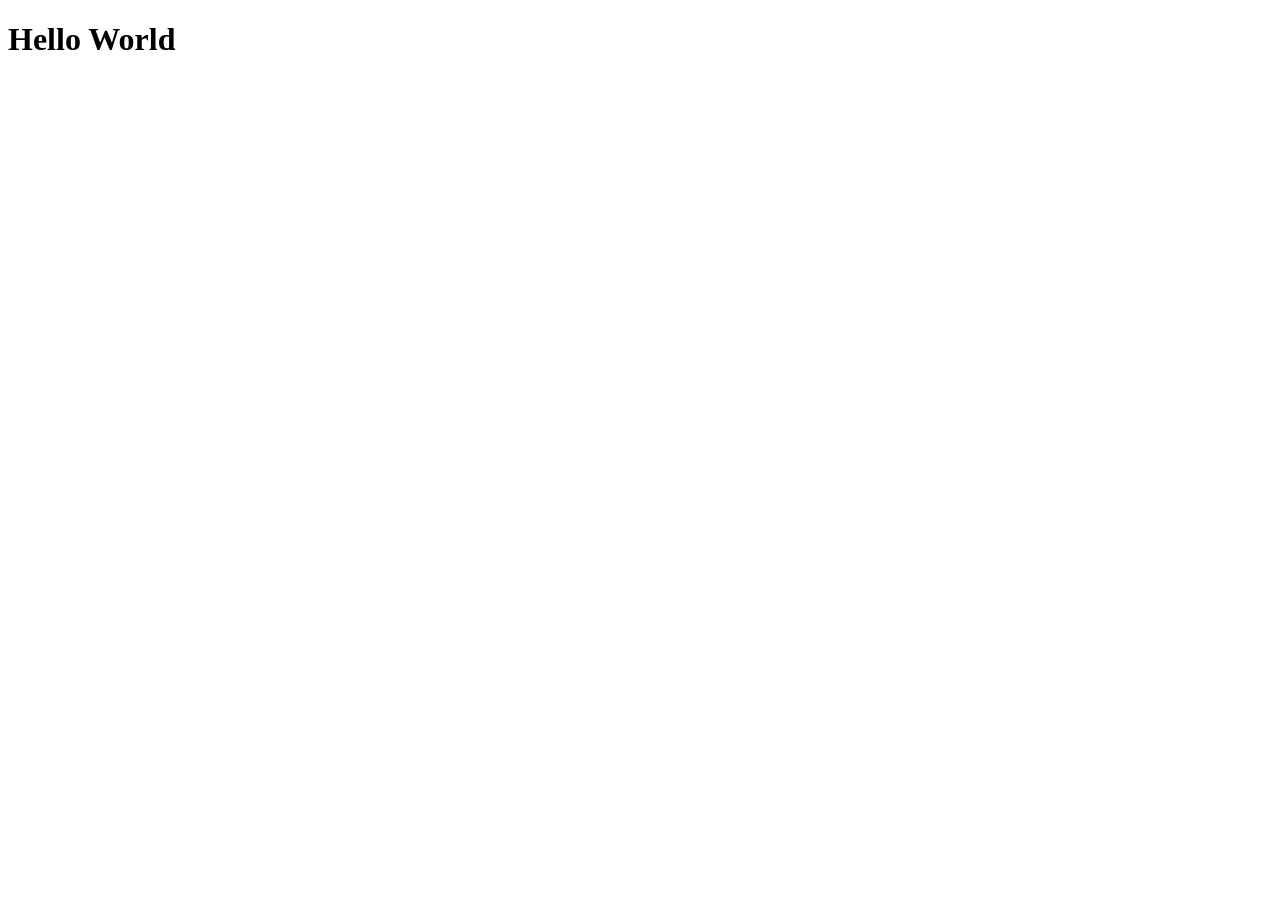
==== index.html @ 77e28471 "Setup the Repository files and folders according to instructions" ====
<!DOCTYPE html>
<html lang="en">
<head>
  <meta charset="UTF-8">
  <title>FASTutor - Learn from the seniors who’ve been there</title>
  <link rel="stylesheet" href="styles.css">
</head>
<body>
  <header>
    <!-- Navigation and branding -->
  </header>

  <main>
    <!-- Primary page content -->
     <h1>Hello World</h1>
  </main>

  <footer>
    <!-- Copyright and secondary links -->
  </footer>

</body>
</html>
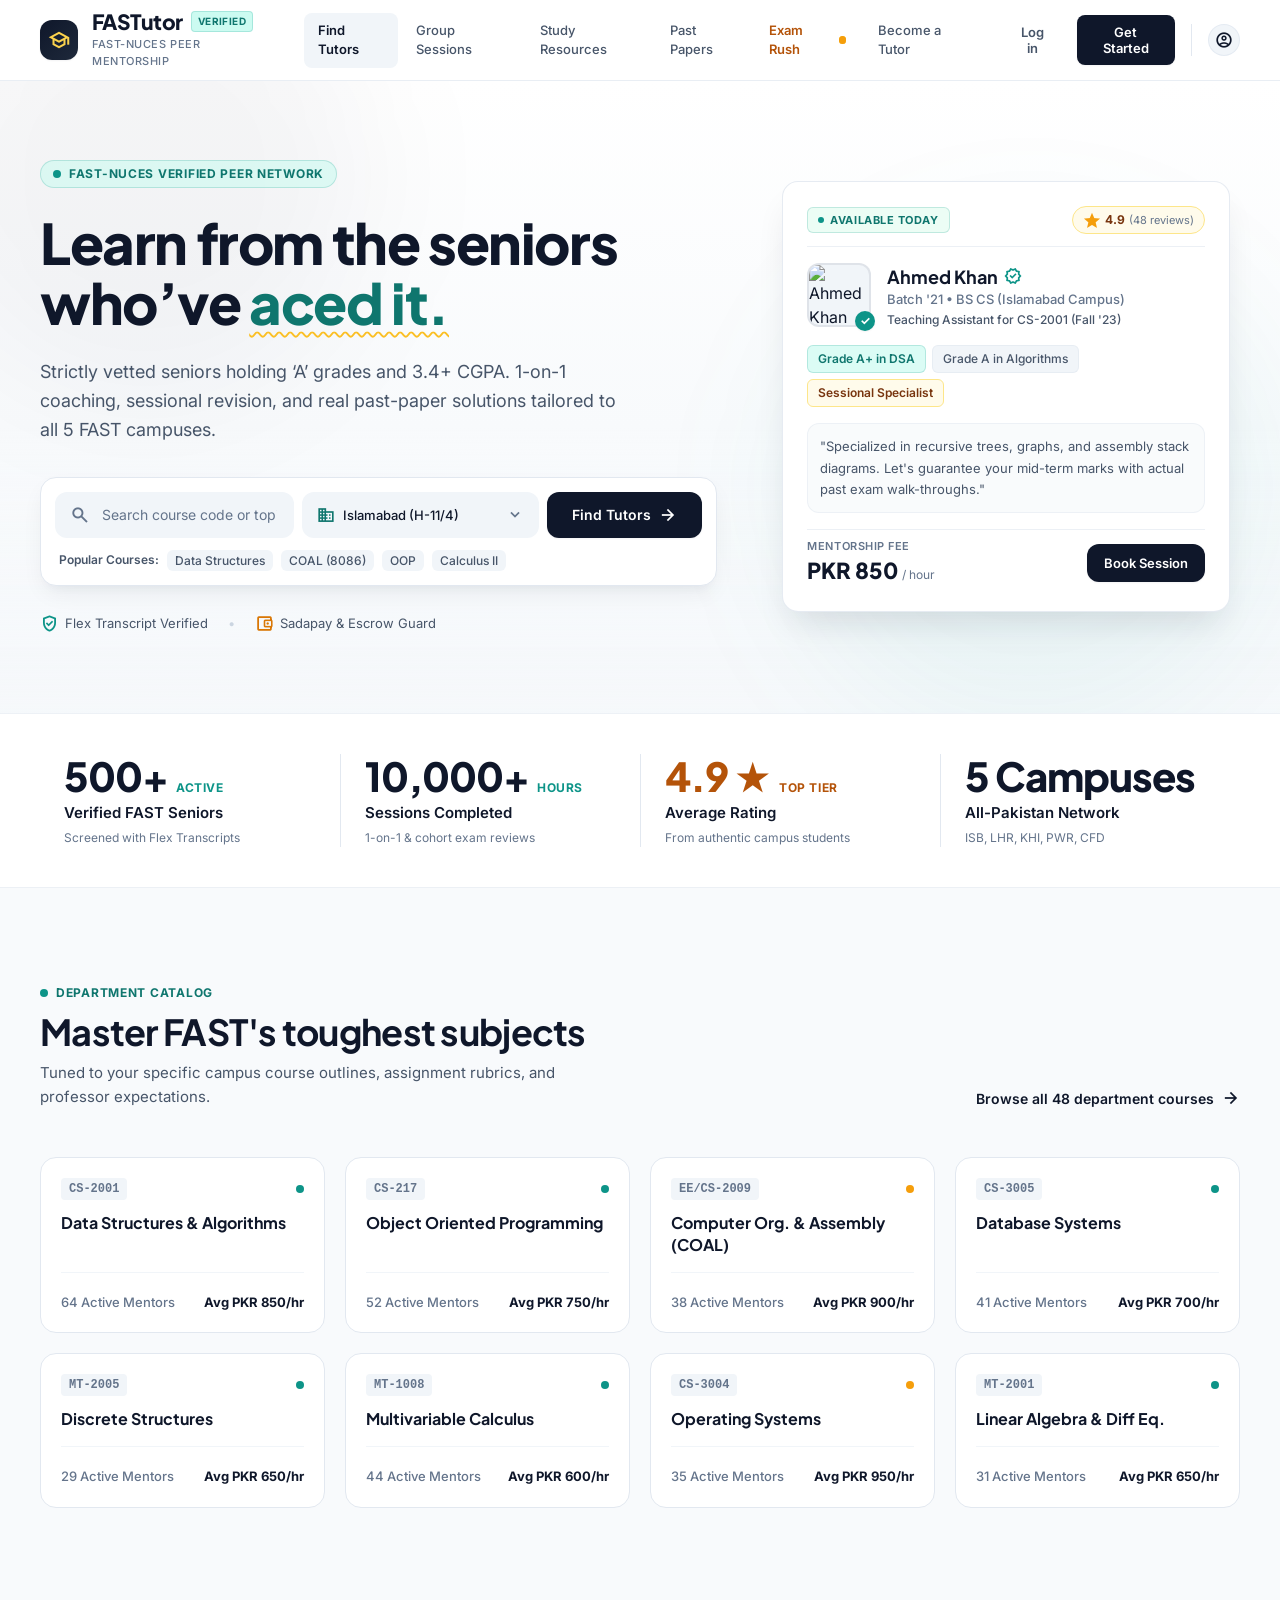
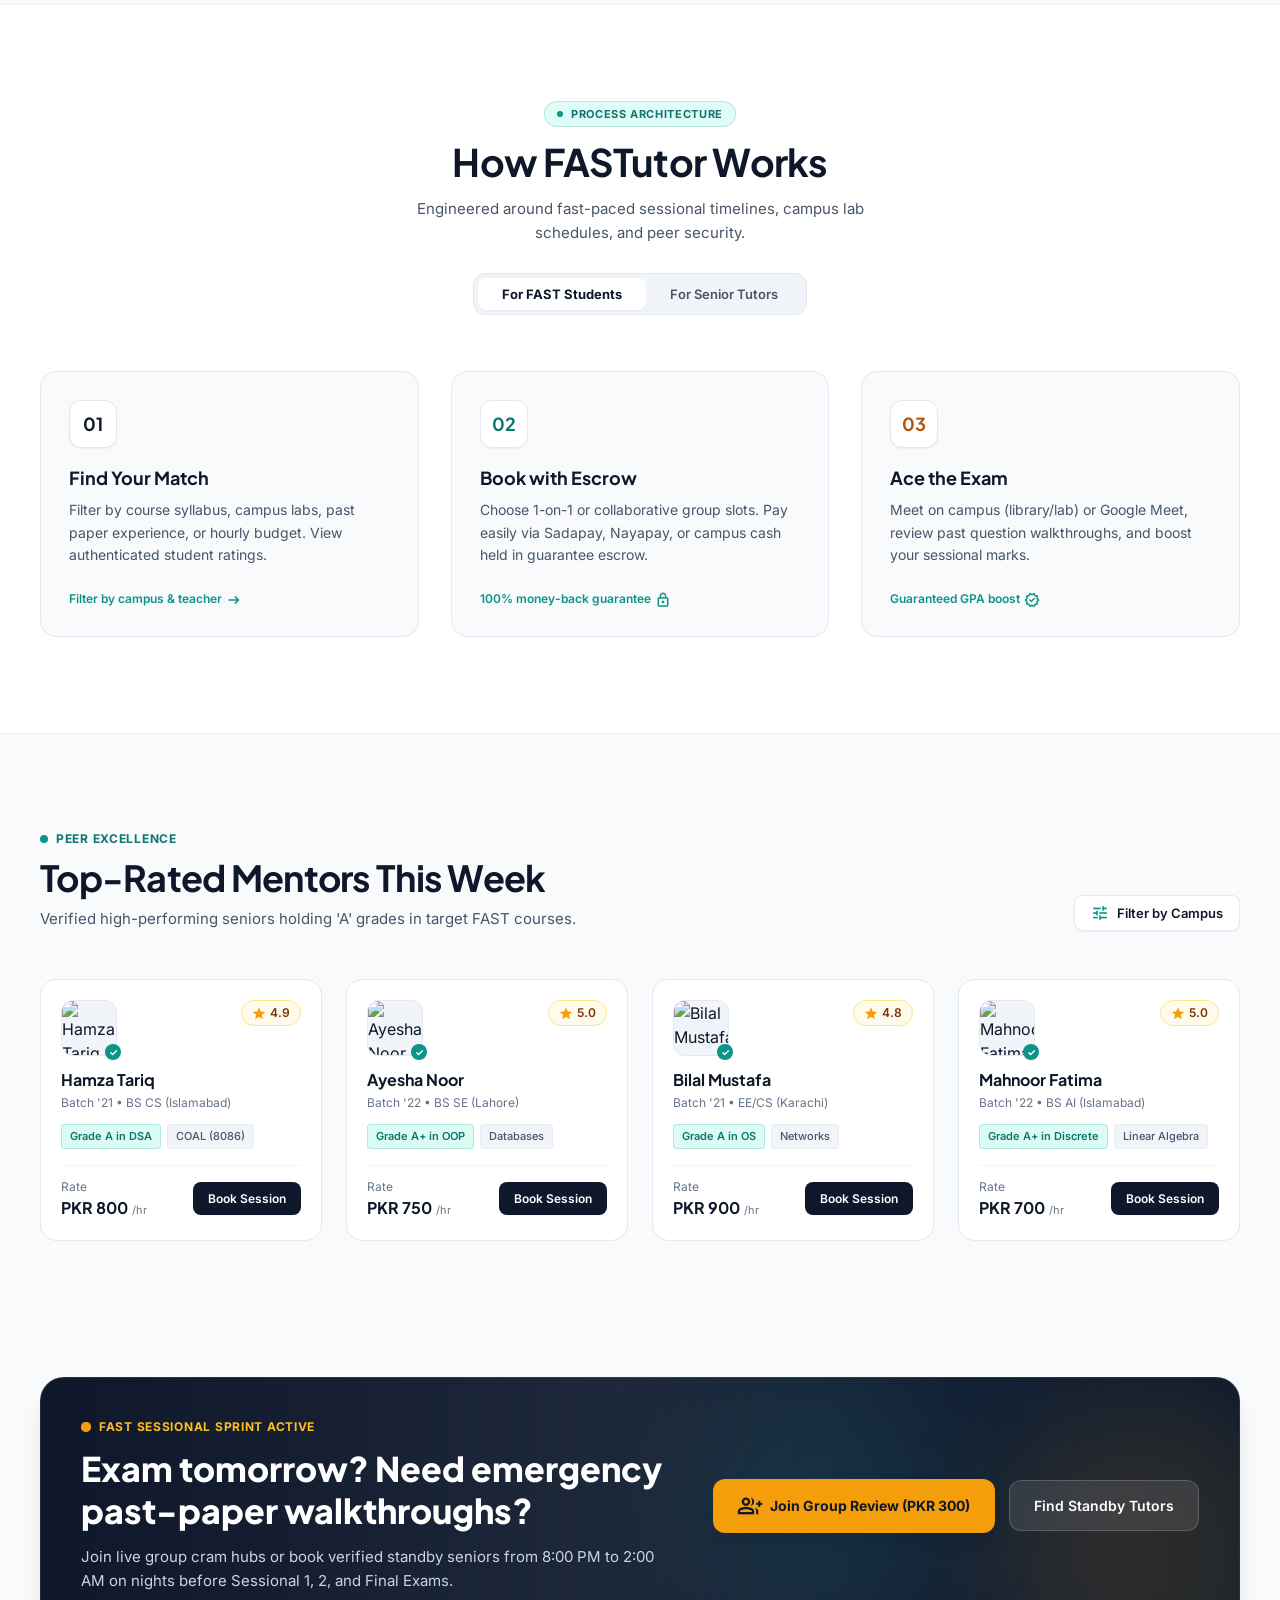
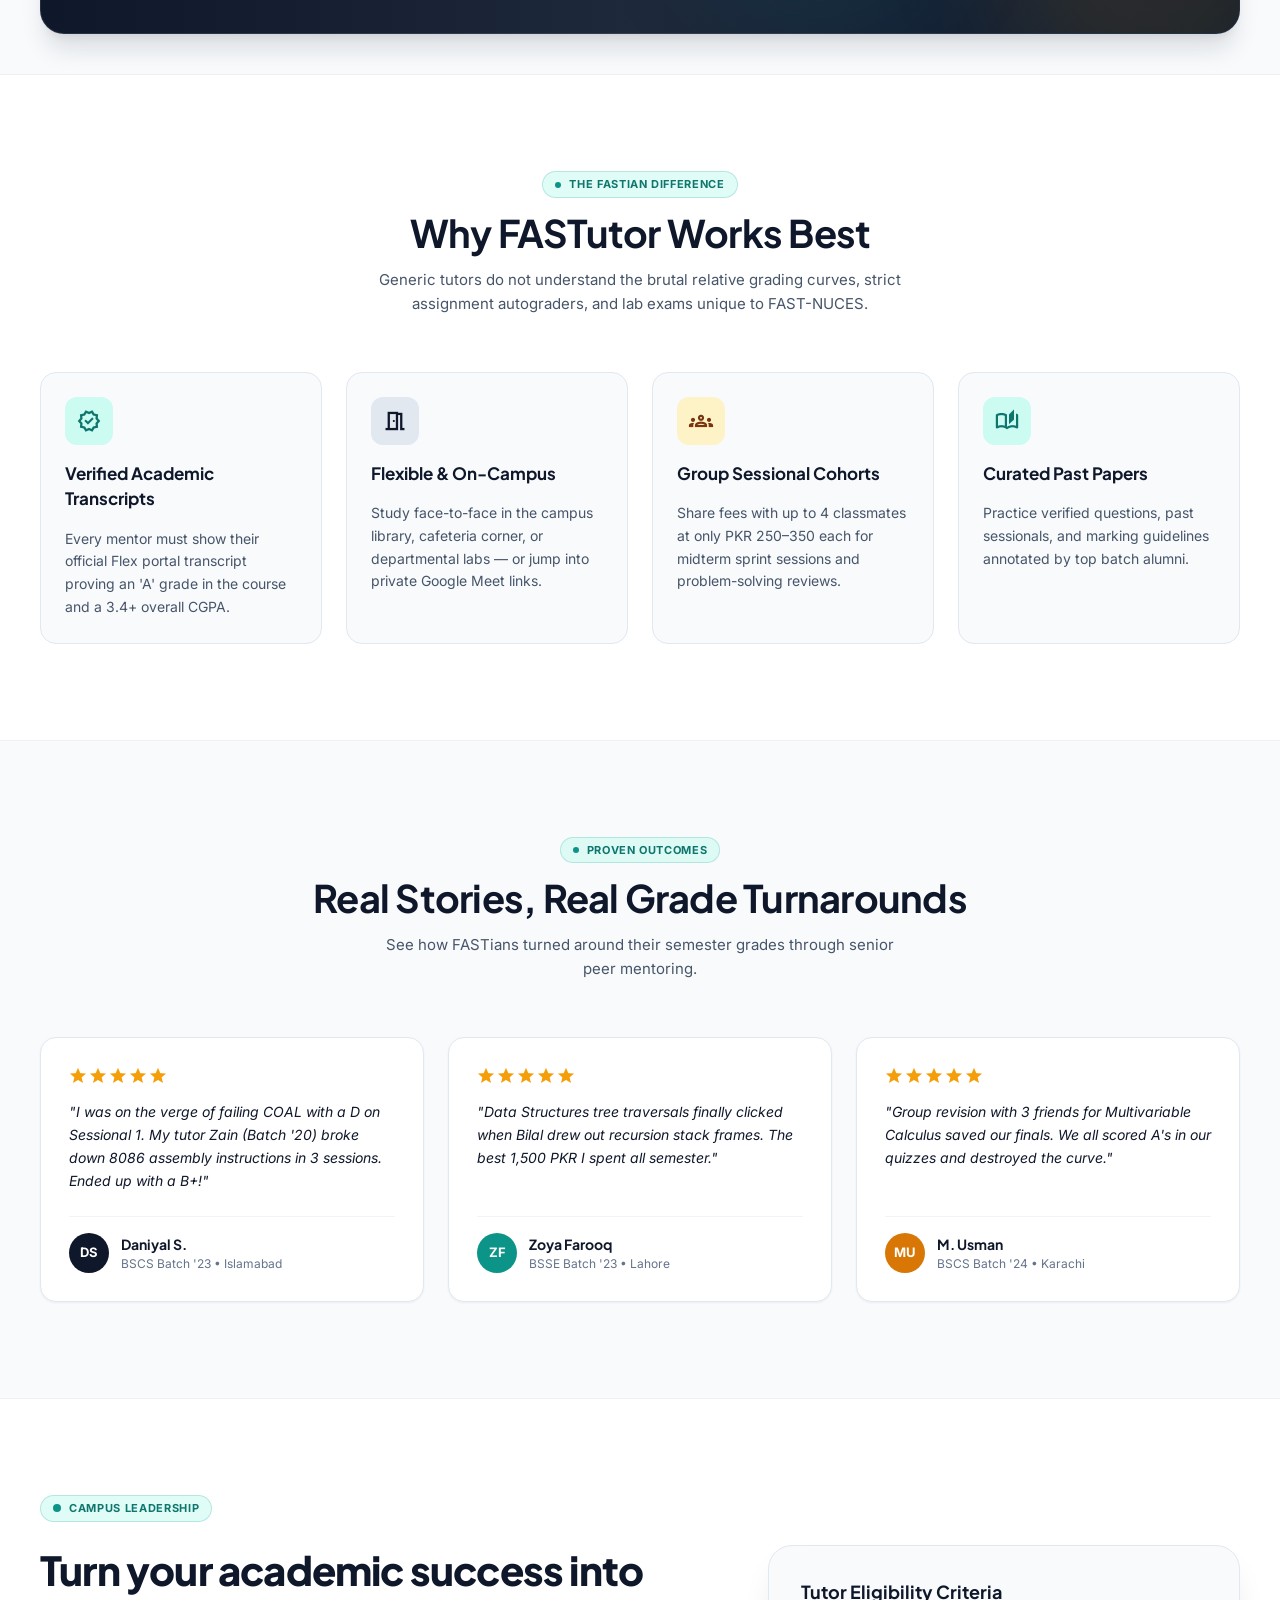
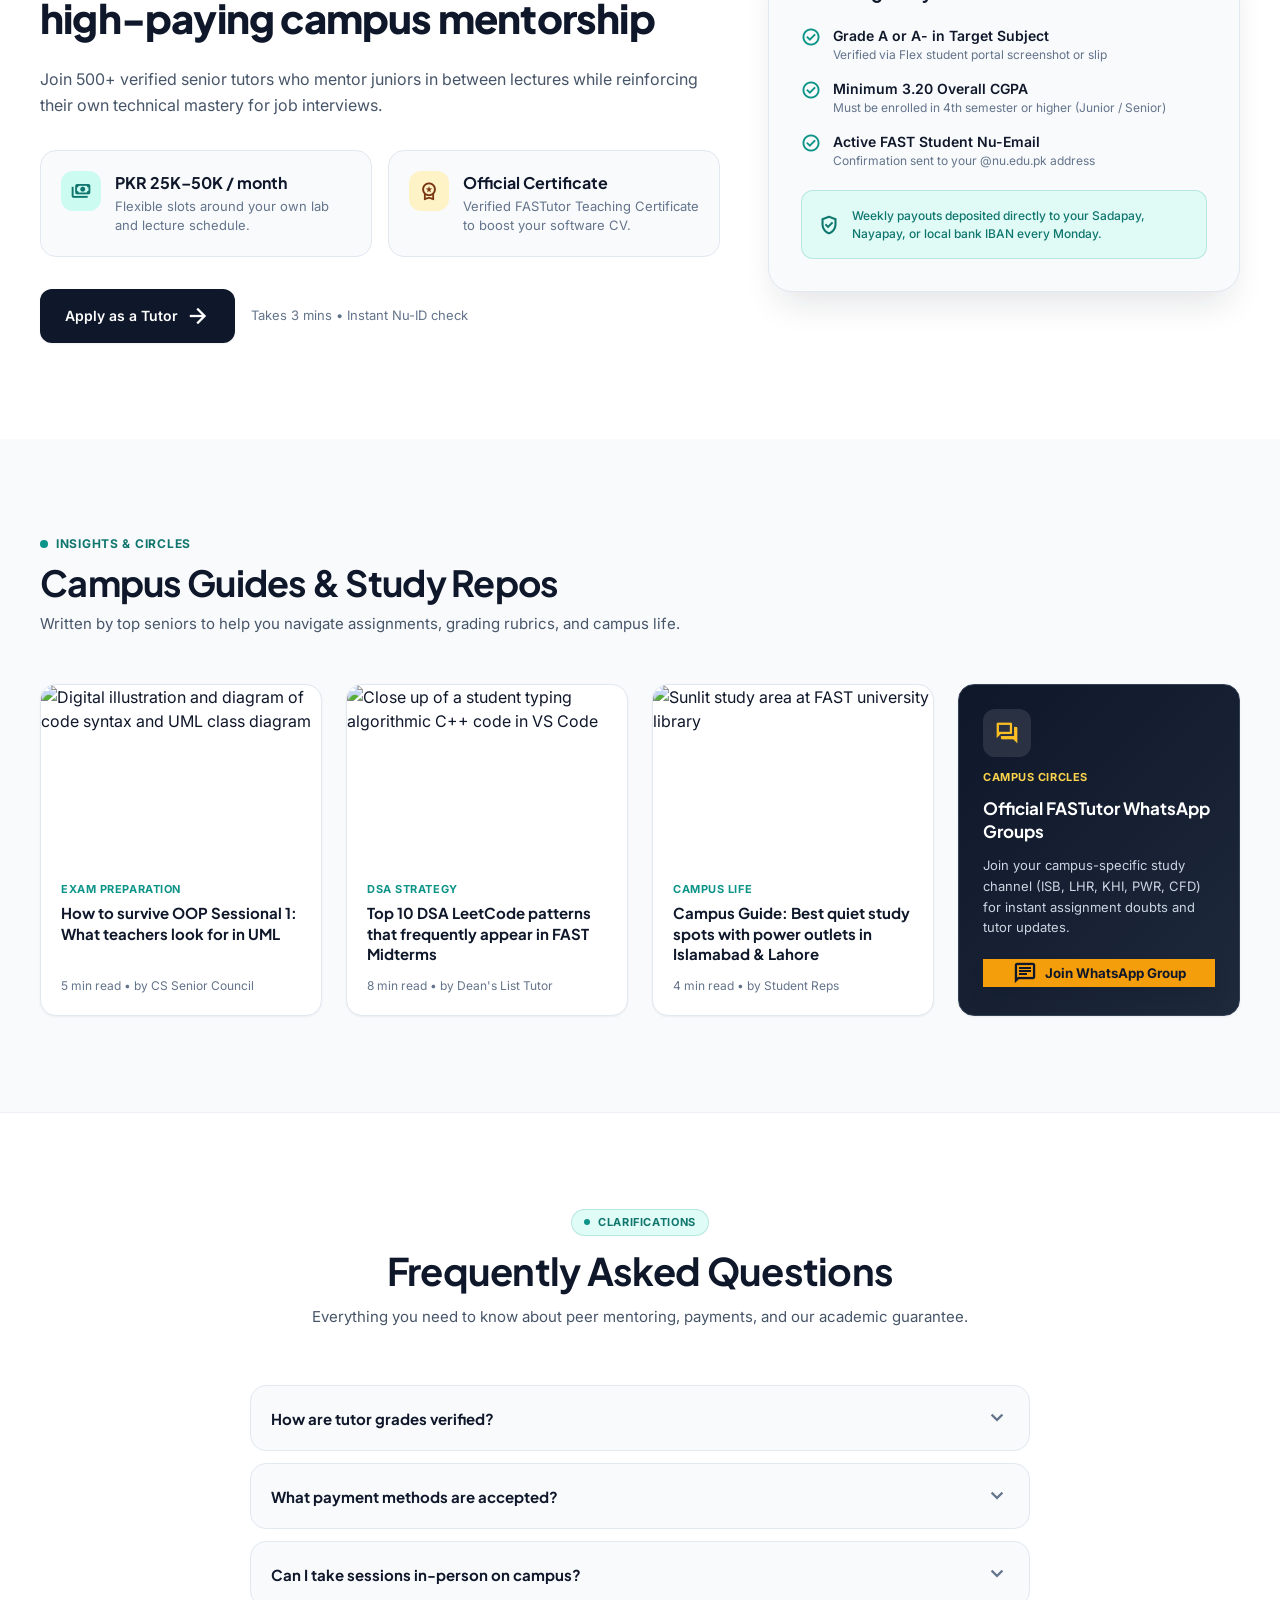
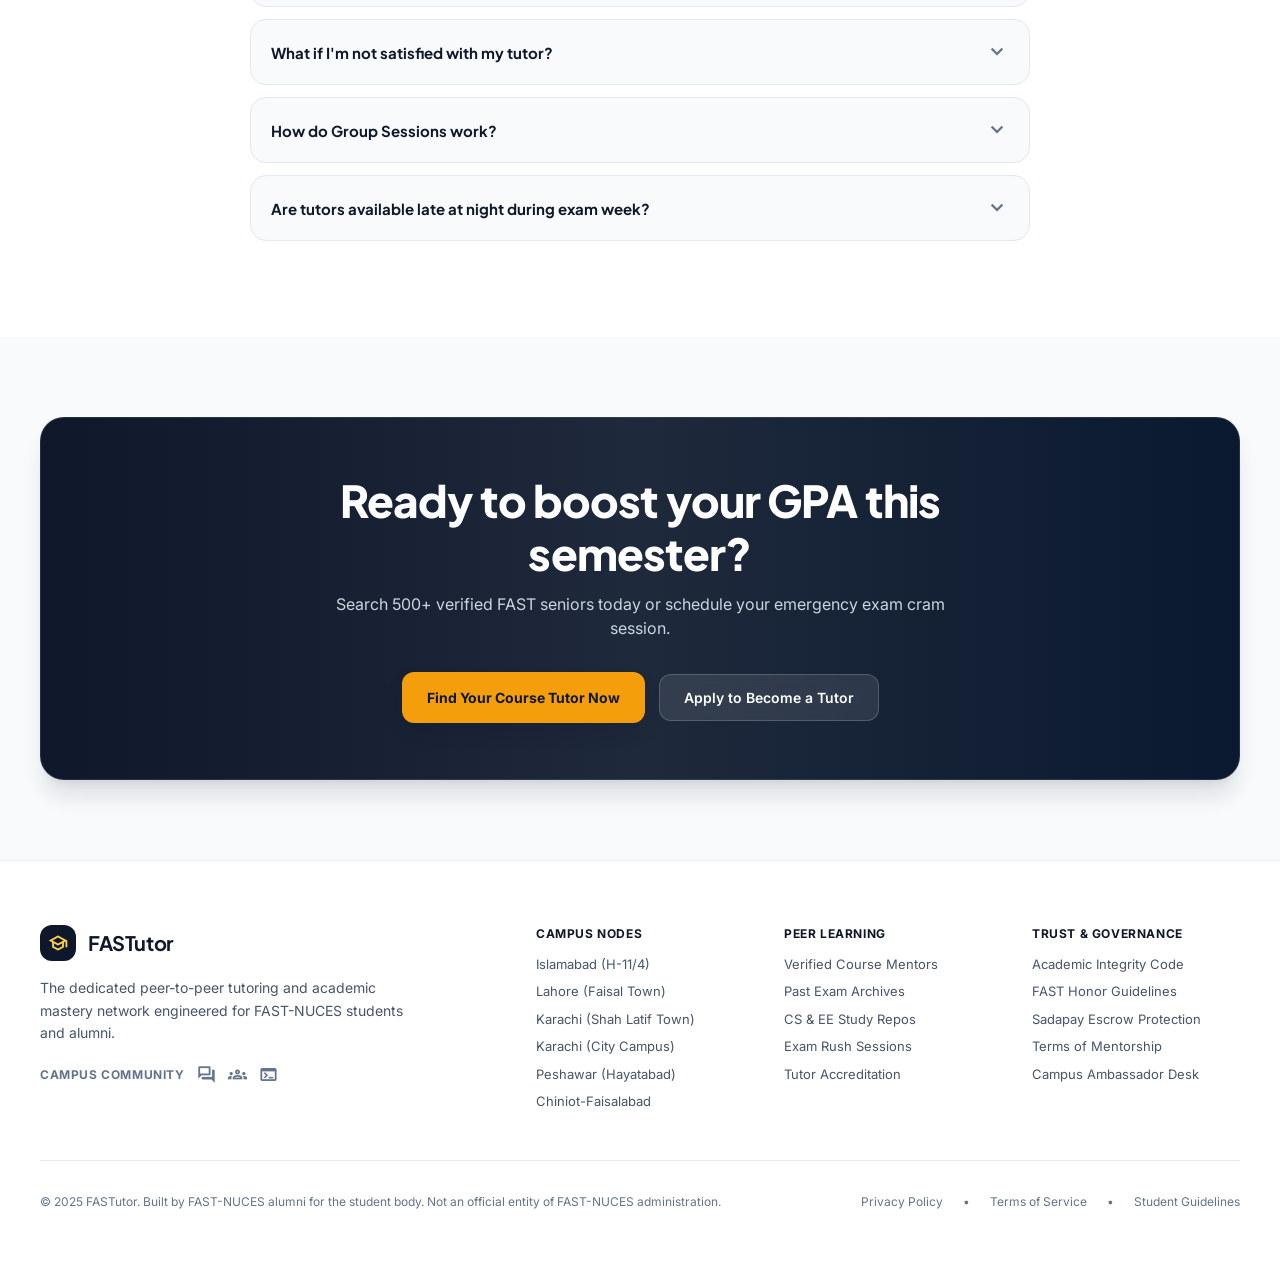
==== commit 1ef5db71: "Added Home page with theme design" ====
--- a/index.html
+++ b/index.html
@@ -1,23 +1,1628 @@
 <!DOCTYPE html>
 <html lang="en">
 <head>
-  <meta charset="UTF-8">
-  <title>FASTutor - Learn from the seniors who’ve been there</title>
-  <link rel="stylesheet" href="styles.css">
+  <meta charset="utf-8" />
+  <meta name="viewport" content="width=device-width, initial-scale=1.0" />
+  <title>FASTutor — FAST-NUCES Verified Peer Mentorship</title>
+<link rel="preconnect" href="https://fonts.googleapis.com" />
+<link rel="preconnect" href="https://fonts.gstatic.com" crossorigin />
+<link
+  href="https://fonts.googleapis.com/css2?family=Inter:wght@400;500;600;700&family=Plus+Jakarta+Sans:wght@500;600;700;800&display=swap"
+  rel="stylesheet"
+/>
+<link
+  href="https://fonts.googleapis.com/css2?family=Material+Symbols+Outlined:opsz,wght,FILL@24,500,0..1&icon_names=account_balance_wallet,account_circle,arrow_forward,arrow_right_alt,auto_stories,chat,check_circle,close,domain,expand_more,forum,group_add,groups,lock,meeting_room,menu,payments,person_search,schedule,school,search,star,terminal,tune,verified,verified_user,workspace_premium&display=block"
+  rel="stylesheet"
+/>  <link rel="stylesheet" href="./css/style.css" />
 </head>
 <body>
-  <header>
-    <!-- Navigation and branding -->
+  <!-- ==================== HEADER / NAV ==================== -->
+  <header class="site-header" id="site-header">
+    <div class="container header-inner">
+      <!-- Brand Crest & Monogram -->
+      <div class="header-left">
+        <a class="brand-link" data-nav="find-tutors" href="#find-tutors">
+          <div class="brand-crest">
+            <span class="material-symbols-outlined brand-crest-icon">school</span>
+          </div>
+          <div class="brand-text">
+            <div class="brand-title-row">
+              <span class="brand-name">FASTutor</span>
+              <span class="badge-verified-pill">Verified</span>
+            </div>
+            <span class="brand-subtitle">FAST-NUCES Peer Mentorship</span>
+          </div>
+        </a>
+
+        <!-- Academic Nav Links -->
+        <nav class="main-nav" aria-label="Primary Navigation">
+          <a aria-current="page" class="nav-link is-active" data-nav="find-tutors" href="#find-tutors">Find Tutors</a>
+          <a class="nav-link" data-nav="group-sessions" href="#exam-rush">Group Sessions</a>
+          <a class="nav-link" data-nav="study-resources" href="#study-resources">Study Resources</a>
+          <a class="nav-link" data-nav="practice-exams" href="#courses">Past Papers</a>
+          <a class="nav-link nav-link--rush" data-nav="exam-rush" href="#exam-rush">
+            <span>Exam Rush</span>
+            <span class="ping-indicator" aria-hidden="true">
+              <span class="ping-ring"></span>
+              <span class="ping-dot"></span>
+            </span>
+          </a>
+          <a class="nav-link" data-nav="become-a-tutor" href="#become-a-tutor">Become a Tutor</a>
+        </nav>
+      </div>
+
+      <!-- Action Area -->
+      <div class="header-actions">
+        <button class="btn-ghost-nav" data-open-auth="login" type="button">Log in</button>
+        <button class="btn btn-primary btn-sm" data-open-auth="signup" type="button">Get Started</button>
+        <div class="header-divider" aria-hidden="true"></div>
+        <button
+          class="account-trigger"
+          data-open-auth="login"
+          type="button"
+          aria-label="Student Portal Account"
+          title="Student Portal Account"
+        >
+          <span class="material-symbols-outlined">account_circle</span>
+        </button>
+        <button
+          class="mobile-menu-btn"
+          id="mobile-menu-toggle"
+          type="button"
+          aria-expanded="false"
+          aria-controls="mobile-nav-drawer"
+          aria-label="Toggle navigation menu"
+        >
+          <span class="material-symbols-outlined" id="mobile-menu-icon">menu</span>
+        </button>
+      </div>
+    </div>
+
+    <!-- Mobile Navigation Drawer -->
+    <div class="mobile-nav-drawer" id="mobile-nav-drawer" hidden>
+      <div class="container mobile-nav-inner">
+        <a class="mobile-nav-link is-active" data-nav="find-tutors" href="#find-tutors">Find Tutors</a>
+        <a class="mobile-nav-link" data-nav="group-sessions" href="#exam-rush">Group Sessions</a>
+        <a class="mobile-nav-link" data-nav="study-resources" href="#study-resources">Study Resources</a>
+        <a class="mobile-nav-link" data-nav="practice-exams" href="#courses">Past Papers</a>
+        <a class="mobile-nav-link mobile-nav-link--rush" data-nav="exam-rush" href="#exam-rush">
+          <span>Exam Rush</span>
+          <span class="ping-indicator" aria-hidden="true">
+            <span class="ping-ring"></span>
+            <span class="ping-dot"></span>
+          </span>
+        </a>
+        <a class="mobile-nav-link" data-nav="become-a-tutor" href="#become-a-tutor">Become a Tutor</a>
+        <div class="mobile-nav-actions">
+          <button class="btn btn-secondary btn-full" data-open-auth="login" type="button">Log in</button>
+          <button class="btn btn-primary btn-full" data-open-auth="signup" type="button">Get Started</button>
+        </div>
+      </div>
+    </div>
   </header>
 
-  <main>
-    <!-- Primary page content -->
-     <h1>Hello World</h1>
+  <!-- ==================== MAIN CONTENT ==================== -->
+  <main class="site-main">
+    <!-- SECTION 1 & 2: EXECUTIVE HERO -->
+    <section class="hero-section" id="find-tutors">
+      <div class="hero-glow hero-glow--left" aria-hidden="true"></div>
+      <div class="hero-glow hero-glow--right" aria-hidden="true"></div>
+
+      <div class="container">
+        <div class="hero-grid">
+          <!-- Left Column (7 Cols) -->
+          <div class="hero-left">
+            <div class="eyebrow-pill">
+              <span class="eyebrow-dot"></span>
+              <span class="eyebrow-text">FAST-NUCES Verified Peer Network</span>
+            </div>
+
+            <h1 class="hero-heading">
+              Learn from the seniors who’ve
+              <span class="hero-highlight">aced it.</span>
+            </h1>
+
+            <p class="hero-lead">
+              Strictly vetted seniors holding ‘A’ grades and 3.4+ CGPA. 1-on-1 coaching, sessional revision, and real past-paper solutions tailored to all 5 FAST campuses.
+            </p>
+
+            <!-- Refined Search Console -->
+            <form class="search-console" id="hero-search-form" novalidate>
+              <div class="search-controls-row">
+                <!-- Course Input -->
+                <div class="search-field-box search-field-box--grow">
+                  <span class="material-symbols-outlined search-field-icon">search</span>
+                  <input
+                    class="search-input"
+                    id="hero-course-search"
+                    name="course"
+                    placeholder="Search course code or topic (e.g. CS-2001, COAL, Algo)"
+                    type="text"
+                    autocomplete="off"
+                  />
+                  <button
+                    class="search-clear-btn"
+                    id="hero-search-clear"
+                    type="button"
+                    aria-label="Clear search"
+                    hidden
+                  >
+                    <span class="material-symbols-outlined">close</span>
+                  </button>
+                </div>
+
+                <!-- Campus Selector -->
+                <div class="search-field-box search-field-box--select">
+                  <div class="select-inner">
+                    <span class="material-symbols-outlined select-domain-icon">domain</span>
+                    <select class="campus-select" id="hero-campus-select" name="campus" aria-label="Select FAST Campus">
+                      <option value="all">All Campuses</option>
+                      <option selected value="Islamabad">Islamabad (H-11/4)</option>
+                      <option value="Lahore">Lahore (Faisal Town)</option>
+                      <option value="Karachi">Karachi (Shah Latif &amp; City)</option>
+                      <option value="Peshawar">Peshawar (Industrial)</option>
+                      <option value="Chiniot-Faisalabad">Chiniot-Faisalabad</option>
+                    </select>
+                  </div>
+                  <span class="material-symbols-outlined select-chevron">expand_more</span>
+                </div>
+
+                <!-- Search Action -->
+                <button class="btn btn-primary search-submit-btn" type="submit">
+                  <span>Find Tutors</span>
+                  <span class="material-symbols-outlined">arrow_forward</span>
+                </button>
+              </div>
+
+              <!-- Tags / Trending Strip -->
+              <div class="popular-tags-strip">
+                <span class="popular-label">Popular Courses:</span>
+                <button class="tag-chip" data-quick-course="DSA" type="button">Data Structures</button>
+                <button class="tag-chip" data-quick-course="COAL" type="button">COAL (8086)</button>
+                <button class="tag-chip" data-quick-course="OOP" type="button">OOP</button>
+                <button class="tag-chip" data-quick-course="Calculus" type="button">Calculus II</button>
+              </div>
+            </form>
+
+            <!-- Social trust badges -->
+            <div class="hero-trust-row">
+              <div class="trust-badge-item">
+                <span class="material-symbols-outlined icon-secondary">verified_user</span>
+                <span>Flex Transcript Verified</span>
+              </div>
+              <span class="trust-dot" aria-hidden="true">•</span>
+              <div class="trust-badge-item">
+                <span class="material-symbols-outlined icon-tertiary">account_balance_wallet</span>
+                <span>Sadapay &amp; Escrow Guard</span>
+              </div>
+            </div>
+          </div>
+
+          <!-- Right Column: Interactive Tutor Preview (5 Cols) -->
+          <div class="hero-right">
+            <article class="showcase-card">
+              <!-- Top bar badge & status -->
+              <div class="showcase-header">
+                <span class="status-available-pill">
+                  <span class="pulse-dot"></span>
+                  Available Today
+                </span>
+                <div class="rating-pill">
+                  <span class="material-symbols-outlined star-icon">star</span>
+                  <span>4.9</span>
+                  <span class="rating-count">(48 reviews)</span>
+                </div>
+              </div>
+
+              <!-- Profile Details -->
+              <div class="showcase-profile">
+                <div class="avatar-wrap">
+                  <img
+                    class="showcase-avatar"
+                    alt="Ahmed Khan tutor portrait"
+                    src="https://lh3.googleusercontent.com/aida-public/[base64]"
+                  />
+                  <span class="avatar-check" title="Verified FASTian">✓</span>
+                </div>
+                <div class="showcase-identity">
+                  <div class="showcase-name-row">
+                    <span class="showcase-name">Ahmed Khan</span>
+                    <span class="material-symbols-outlined verified-seal" title="Verified Transcript">verified</span>
+                  </div>
+                  <span class="showcase-batch">Batch '21 • BS CS (Islamabad Campus)</span>
+                  <span class="showcase-role">Teaching Assistant for CS-2001 (Fall '23)</span>
+                </div>
+              </div>
+
+              <!-- Academic Verified Grade Tags in Forest Emerald -->
+              <div class="grade-tags-row">
+                <span class="grade-chip grade-chip--emerald">Grade A+ in DSA</span>
+                <span class="grade-chip grade-chip--slate">Grade A in Algorithms</span>
+                <span class="grade-chip grade-chip--amber">Sessional Specialist</span>
+              </div>
+
+              <blockquote class="showcase-quote">
+                "Specialized in recursive trees, graphs, and assembly stack diagrams. Let's guarantee your mid-term marks with actual past exam walk-throughs."
+              </blockquote>
+
+              <!-- Pricing & Action -->
+              <div class="showcase-footer">
+                <div>
+                  <span class="fee-label">Mentorship Fee</span>
+                  <span class="fee-amount">PKR 850</span>
+                  <span class="fee-unit"> / hour</span>
+                </div>
+                <button
+                  class="btn btn-primary btn-md"
+                  data-book-tutor="Ahmed Khan"
+                  data-book-rate="PKR 850/hr"
+                  data-book-campus="Islamabad (H-11/4)"
+                  data-book-course="CS-2001 Data Structures & Algorithms"
+                  type="button"
+                >
+                  Book Session
+                </button>
+              </div>
+            </article>
+          </div>
+        </div>
+      </div>
+    </section>
+
+    <!-- SECTION 3: TRUST STRIP & METRICS -->
+    <section class="metrics-section" aria-label="Platform Statistics">
+      <div class="container">
+        <div class="metrics-grid">
+          <div class="metric-item">
+            <div class="metric-top">
+              <span class="metric-value">500+</span>
+              <span class="metric-tag metric-tag--secondary">Active</span>
+            </div>
+            <span class="metric-label">Verified FAST Seniors</span>
+            <span class="metric-sub">Screened with Flex Transcripts</span>
+          </div>
+
+          <div class="metric-item">
+            <div class="metric-top">
+              <span class="metric-value">10,000+</span>
+              <span class="metric-tag metric-tag--secondary">Hours</span>
+            </div>
+            <span class="metric-label">Sessions Completed</span>
+            <span class="metric-sub">1-on-1 &amp; cohort exam reviews</span>
+          </div>
+
+          <div class="metric-item">
+            <div class="metric-top">
+              <span class="metric-value metric-value--tertiary">4.9 ★</span>
+              <span class="metric-tag metric-tag--amber">Top Tier</span>
+            </div>
+            <span class="metric-label">Average Rating</span>
+            <span class="metric-sub">From authentic campus students</span>
+          </div>
+
+          <div class="metric-item">
+            <div class="metric-top">
+              <span class="metric-value">5 Campuses</span>
+            </div>
+            <span class="metric-label">All-Pakistan Network</span>
+            <span class="metric-sub">ISB, LHR, KHI, PWR, CFD</span>
+          </div>
+        </div>
+      </div>
+    </section>
+
+    <!-- SECTION 4: BROWSE BY COURSE GRID -->
+    <section class="section section--surface" id="courses">
+      <div class="container">
+        <div class="section-header-split">
+          <div class="section-heading-group max-w-xl">
+            <div class="eyebrow-inline">
+              <span class="eyebrow-dot"></span>
+              <span class="eyebrow-text">Department Catalog</span>
+            </div>
+            <h2 class="section-title">Master FAST's toughest subjects</h2>
+            <p class="section-subtitle">
+              Tuned to your specific campus course outlines, assignment rubrics, and professor expectations.
+            </p>
+          </div>
+          <a class="link-arrow" href="#featured-tutors" data-reset-filters>
+            <span>Browse all 48 department courses</span>
+            <span class="material-symbols-outlined">arrow_forward</span>
+          </a>
+        </div>
+
+        <!-- 8 Course Cards -->
+        <div class="courses-grid">
+          <article class="course-card" data-course-filter="DSA" role="button" tabindex="0">
+            <div class="course-card-top">
+              <div class="course-code-row">
+                <span class="course-code">CS-2001</span>
+                <span class="availability-dot availability-dot--high" title="High tutor availability"></span>
+              </div>
+              <h3 class="course-title">Data Structures &amp; Algorithms</h3>
+            </div>
+            <div class="course-card-footer">
+              <span class="course-mentors">64 Active Mentors</span>
+              <span class="course-rate">Avg PKR 850/hr</span>
+            </div>
+          </article>
+
+          <article class="course-card" data-course-filter="OOP" role="button" tabindex="0">
+            <div class="course-card-top">
+              <div class="course-code-row">
+                <span class="course-code">CS-217</span>
+                <span class="availability-dot availability-dot--high" title="High tutor availability"></span>
+              </div>
+              <h3 class="course-title">Object Oriented Programming</h3>
+            </div>
+            <div class="course-card-footer">
+              <span class="course-mentors">52 Active Mentors</span>
+              <span class="course-rate">Avg PKR 750/hr</span>
+            </div>
+          </article>
+
+          <article class="course-card" data-course-filter="COAL" role="button" tabindex="0">
+            <div class="course-card-top">
+              <div class="course-code-row">
+                <span class="course-code">EE/CS-2009</span>
+                <span class="availability-dot availability-dot--medium" title="Moderate tutor availability"></span>
+              </div>
+              <h3 class="course-title">Computer Org. &amp; Assembly (COAL)</h3>
+            </div>
+            <div class="course-card-footer">
+              <span class="course-mentors">38 Active Mentors</span>
+              <span class="course-rate">Avg PKR 900/hr</span>
+            </div>
+          </article>
+
+          <article class="course-card" data-course-filter="Databases" role="button" tabindex="0">
+            <div class="course-card-top">
+              <div class="course-code-row">
+                <span class="course-code">CS-3005</span>
+                <span class="availability-dot availability-dot--high" title="High tutor availability"></span>
+              </div>
+              <h3 class="course-title">Database Systems</h3>
+            </div>
+            <div class="course-card-footer">
+              <span class="course-mentors">41 Active Mentors</span>
+              <span class="course-rate">Avg PKR 700/hr</span>
+            </div>
+          </article>
+
+          <article class="course-card" data-course-filter="Discrete" role="button" tabindex="0">
+            <div class="course-card-top">
+              <div class="course-code-row">
+                <span class="course-code">MT-2005</span>
+                <span class="availability-dot availability-dot--high" title="High tutor availability"></span>
+              </div>
+              <h3 class="course-title">Discrete Structures</h3>
+            </div>
+            <div class="course-card-footer">
+              <span class="course-mentors">29 Active Mentors</span>
+              <span class="course-rate">Avg PKR 650/hr</span>
+            </div>
+          </article>
+
+          <article class="course-card" data-course-filter="Calculus" role="button" tabindex="0">
+            <div class="course-card-top">
+              <div class="course-code-row">
+                <span class="course-code">MT-1008</span>
+                <span class="availability-dot availability-dot--high" title="High tutor availability"></span>
+              </div>
+              <h3 class="course-title">Multivariable Calculus</h3>
+            </div>
+            <div class="course-card-footer">
+              <span class="course-mentors">44 Active Mentors</span>
+              <span class="course-rate">Avg PKR 600/hr</span>
+            </div>
+          </article>
+
+          <article class="course-card" data-course-filter="OS" role="button" tabindex="0">
+            <div class="course-card-top">
+              <div class="course-code-row">
+                <span class="course-code">CS-3004</span>
+                <span class="availability-dot availability-dot--medium" title="Moderate tutor availability"></span>
+              </div>
+              <h3 class="course-title">Operating Systems</h3>
+            </div>
+            <div class="course-card-footer">
+              <span class="course-mentors">35 Active Mentors</span>
+              <span class="course-rate">Avg PKR 950/hr</span>
+            </div>
+          </article>
+
+          <article class="course-card" data-course-filter="Linear Algebra" role="button" tabindex="0">
+            <div class="course-card-top">
+              <div class="course-code-row">
+                <span class="course-code">MT-2001</span>
+                <span class="availability-dot availability-dot--high" title="High tutor availability"></span>
+              </div>
+              <h3 class="course-title">Linear Algebra &amp; Diff Eq.</h3>
+            </div>
+            <div class="course-card-footer">
+              <span class="course-mentors">31 Active Mentors</span>
+              <span class="course-rate">Avg PKR 650/hr</span>
+            </div>
+          </article>
+        </div>
+      </div>
+    </section>
+
+    <!-- SECTION 5: HOW IT WORKS (EXECUTIVE 3-STEP TIMELINE) -->
+    <section class="section section--white section--bordered" id="how-it-works">
+      <div class="container">
+        <div class="section-header-center">
+          <div class="eyebrow-pill">
+            <span class="eyebrow-dot eybrow-dot--sm"></span>
+            <span class="eyebrow-text eyebrow-text--sm">Process Architecture</span>
+          </div>
+          <h2 class="section-title section-title--lg">How FASTutor Works</h2>
+          <p class="section-subtitle max-w-lg">
+            Engineered around fast-paced sessional timelines, campus lab schedules, and peer security.
+          </p>
+
+          <!-- Toggle -->
+          <div class="role-toggle" id="how-role-toggle" role="tablist" aria-label="Select Role">
+            <button
+              class="how-btn is-active"
+              data-role="student"
+              role="tab"
+              aria-selected="true"
+              type="button"
+            >
+              For FAST Students
+            </button>
+            <button
+              class="how-btn"
+              data-role="tutor"
+              role="tab"
+              aria-selected="false"
+              type="button"
+            >
+              For Senior Tutors
+            </button>
+          </div>
+        </div>
+
+        <!-- 3 Stepped Cards with timeline accents -->
+        <div class="steps-grid" id="how-steps-container">
+          <!-- Step 1 -->
+          <article class="step-card">
+            <div class="step-number step-number--primary">01</div>
+            <div class="step-copy">
+              <h3 class="step-title">Find Your Match</h3>
+              <p class="step-desc">
+                Filter by course syllabus, campus labs, past paper experience, or hourly budget. View authenticated student ratings.
+              </p>
+            </div>
+            <div class="step-footnote">
+              <span class="step-tag">Filter by campus &amp; teacher</span>
+              <span class="material-symbols-outlined step-tag-icon">arrow_right_alt</span>
+            </div>
+          </article>
+
+          <!-- Step 2 -->
+          <article class="step-card">
+            <div class="step-number step-number--secondary">02</div>
+            <div class="step-copy">
+              <h3 class="step-title">Book with Escrow</h3>
+              <p class="step-desc">
+                Choose 1-on-1 or collaborative group slots. Pay easily via Sadapay, Nayapay, or campus cash held in guarantee escrow.
+              </p>
+            </div>
+            <div class="step-footnote">
+              <span class="step-tag">100% money-back guarantee</span>
+              <span class="material-symbols-outlined step-tag-icon">lock</span>
+            </div>
+          </article>
+
+          <!-- Step 3 -->
+          <article class="step-card">
+            <div class="step-number step-number--tertiary">03</div>
+            <div class="step-copy">
+              <h3 class="step-title">Ace the Exam</h3>
+              <p class="step-desc">
+                Meet on campus (library/lab) or Google Meet, review past question walkthroughs, and boost your sessional marks.
+              </p>
+            </div>
+            <div class="step-footnote">
+              <span class="step-tag">Guaranteed GPA boost</span>
+              <span class="material-symbols-outlined step-tag-icon">verified</span>
+            </div>
+          </article>
+        </div>
+      </div>
+    </section>
+
+    <!-- SECTION 6: FEATURED TUTORS (4 RICH CARDS) -->
+    <section class="section section--surface" id="featured-tutors">
+      <div class="container">
+        <div class="section-header-split">
+          <div class="section-heading-group">
+            <div class="eyebrow-inline">
+              <span class="eyebrow-dot"></span>
+              <span class="eyebrow-text">Peer Excellence</span>
+            </div>
+            <h2 class="section-title">Top-Rated Mentors This Week</h2>
+            <p class="section-subtitle">
+              Verified high-performing seniors holding 'A' grades in target FAST courses.
+            </p>
+          </div>
+          <div class="filter-toolbar">
+            <button
+              class="btn-filter"
+              id="campus-filter-toggle"
+              type="button"
+              aria-expanded="false"
+              aria-controls="campus-filter-bar"
+            >
+              <span class="material-symbols-outlined icon-secondary">tune</span>
+              <span>Filter by Campus</span>
+            </button>
+          </div>
+        </div>
+
+        <!-- Collapsible Campus Filter Pill Bar -->
+        <div class="campus-filter-bar" id="campus-filter-bar" hidden>
+          <span class="filter-bar-label">Campus:</span>
+          <div class="filter-pills-group" role="group" aria-label="Filter tutors by campus">
+            <button class="filter-pill is-active" data-campus-pill="all" type="button">All Campuses</button>
+            <button class="filter-pill" data-campus-pill="Islamabad" type="button">Islamabad</button>
+            <button class="filter-pill" data-campus-pill="Lahore" type="button">Lahore</button>
+            <button class="filter-pill" data-campus-pill="Karachi" type="button">Karachi</button>
+            <button class="filter-pill" data-campus-pill="Peshawar" type="button">Peshawar</button>
+            <button class="filter-pill" data-campus-pill="Chiniot-Faisalabad" type="button">Chiniot-Faisalabad</button>
+          </div>
+        </div>
+
+        <!-- Active Filter Banner -->
+        <div class="active-filter-banner" id="active-filter-banner" hidden>
+          <span id="active-filter-summary">Showing filtered mentors</span>
+          <button class="btn-reset-link" id="reset-filters-btn" type="button">Reset Filters</button>
+        </div>
+
+        <!-- 4 Premium Tutor Cards Grid -->
+        <div class="tutors-grid" id="tutors-grid">
+          <!-- Tutor 1 -->
+          <article
+            class="tutor-card"
+            data-campus="Islamabad"
+            data-courses="CS-2001 DSA Data Structures Algorithms COAL 8086 EE/CS-2009"
+          >
+            <div class="tutor-card-body">
+              <div class="tutor-top-row">
+                <div class="avatar-wrap">
+                  <img
+                    class="tutor-avatar"
+                    alt="Hamza Tariq portrait"
+                    src="https://lh3.googleusercontent.com/aida-public/[base64]"
+                  />
+                  <span class="avatar-check avatar-check--sm">✓</span>
+                </div>
+                <span class="rating-pill rating-pill--sm">
+                  <span class="material-symbols-outlined star-icon star-icon--sm">star</span>
+                  <span>4.9</span>
+                </span>
+              </div>
+
+              <div>
+                <h3 class="tutor-name">Hamza Tariq</h3>
+                <span class="tutor-meta">Batch '21 • BS CS (Islamabad)</span>
+              </div>
+
+              <div class="tutor-tags">
+                <span class="grade-chip grade-chip--emerald grade-chip--sm">Grade A in DSA</span>
+                <span class="grade-chip grade-chip--slate grade-chip--sm">COAL (8086)</span>
+              </div>
+            </div>
+
+            <div class="tutor-card-footer">
+              <div>
+                <span class="rate-label">Rate</span>
+                <span class="rate-value">PKR 800</span>
+                <span class="rate-unit">/hr</span>
+              </div>
+              <button
+                class="btn btn-primary btn-xs"
+                data-book-tutor="Hamza Tariq"
+                data-book-rate="PKR 800/hr"
+                data-book-campus="Islamabad (H-11/4)"
+                data-book-course="DSA & COAL (8086)"
+                type="button"
+              >
+                Book Session
+              </button>
+            </div>
+          </article>
+
+          <!-- Tutor 2 -->
+          <article
+            class="tutor-card"
+            data-campus="Lahore"
+            data-courses="CS-217 OOP Object Oriented Programming CS-3005 Databases Database Systems"
+          >
+            <div class="tutor-card-body">
+              <div class="tutor-top-row">
+                <div class="avatar-wrap">
+                  <img
+                    class="tutor-avatar"
+                    alt="Ayesha Noor portrait"
+                    src="https://lh3.googleusercontent.com/aida-public/[base64]"
+                  />
+                  <span class="avatar-check avatar-check--sm">✓</span>
+                </div>
+                <span class="rating-pill rating-pill--sm">
+                  <span class="material-symbols-outlined star-icon star-icon--sm">star</span>
+                  <span>5.0</span>
+                </span>
+              </div>
+
+              <div>
+                <h3 class="tutor-name">Ayesha Noor</h3>
+                <span class="tutor-meta">Batch '22 • BS SE (Lahore)</span>
+              </div>
+
+              <div class="tutor-tags">
+                <span class="grade-chip grade-chip--emerald grade-chip--sm">Grade A+ in OOP</span>
+                <span class="grade-chip grade-chip--slate grade-chip--sm">Databases</span>
+              </div>
+            </div>
+
+            <div class="tutor-card-footer">
+              <div>
+                <span class="rate-label">Rate</span>
+                <span class="rate-value">PKR 750</span>
+                <span class="rate-unit">/hr</span>
+              </div>
+              <button
+                class="btn btn-primary btn-xs"
+                data-book-tutor="Ayesha Noor"
+                data-book-rate="PKR 750/hr"
+                data-book-campus="Lahore (Faisal Town)"
+                data-book-course="OOP & Database Systems"
+                type="button"
+              >
+                Book Session
+              </button>
+            </div>
+          </article>
+
+          <!-- Tutor 3 -->
+          <article
+            class="tutor-card"
+            data-campus="Karachi"
+            data-courses="CS-3004 OS Operating Systems Computer Networks"
+          >
+            <div class="tutor-card-body">
+              <div class="tutor-top-row">
+                <div class="avatar-wrap">
+                  <img
+                    class="tutor-avatar"
+                    alt="Bilal Mustafa portrait"
+                    src="https://lh3.googleusercontent.com/aida-public/[base64]"
+                  />
+                  <span class="avatar-check avatar-check--sm">✓</span>
+                </div>
+                <span class="rating-pill rating-pill--sm">
+                  <span class="material-symbols-outlined star-icon star-icon--sm">star</span>
+                  <span>4.8</span>
+                </span>
+              </div>
+
+              <div>
+                <h3 class="tutor-name">Bilal Mustafa</h3>
+                <span class="tutor-meta">Batch '21 • EE/CS (Karachi)</span>
+              </div>
+
+              <div class="tutor-tags">
+                <span class="grade-chip grade-chip--emerald grade-chip--sm">Grade A in OS</span>
+                <span class="grade-chip grade-chip--slate grade-chip--sm">Networks</span>
+              </div>
+            </div>
+
+            <div class="tutor-card-footer">
+              <div>
+                <span class="rate-label">Rate</span>
+                <span class="rate-value">PKR 900</span>
+                <span class="rate-unit">/hr</span>
+              </div>
+              <button
+                class="btn btn-primary btn-xs"
+                data-book-tutor="Bilal Mustafa"
+                data-book-rate="PKR 900/hr"
+                data-book-campus="Karachi (Shah Latif & City)"
+                data-book-course="Operating Systems & Networks"
+                type="button"
+              >
+                Book Session
+              </button>
+            </div>
+          </article>
+
+          <!-- Tutor 4 -->
+          <article
+            class="tutor-card"
+            data-campus="Islamabad"
+            data-courses="MT-2005 Discrete Structures MT-2001 Linear Algebra MT-1008 Calculus Multivariable Calculus"
+          >
+            <div class="tutor-card-body">
+              <div class="tutor-top-row">
+                <div class="avatar-wrap">
+                  <img
+                    class="tutor-avatar"
+                    alt="Mahnoor Fatima portrait"
+                    src="https://lh3.googleusercontent.com/aida-public/[base64]"
+                  />
+                  <span class="avatar-check avatar-check--sm">✓</span>
+                </div>
+                <span class="rating-pill rating-pill--sm">
+                  <span class="material-symbols-outlined star-icon star-icon--sm">star</span>
+                  <span>5.0</span>
+                </span>
+              </div>
+
+              <div>
+                <h3 class="tutor-name">Mahnoor Fatima</h3>
+                <span class="tutor-meta">Batch '22 • BS AI (Islamabad)</span>
+              </div>
+
+              <div class="tutor-tags">
+                <span class="grade-chip grade-chip--emerald grade-chip--sm">Grade A+ in Discrete</span>
+                <span class="grade-chip grade-chip--slate grade-chip--sm">Linear Algebra</span>
+              </div>
+            </div>
+
+            <div class="tutor-card-footer">
+              <div>
+                <span class="rate-label">Rate</span>
+                <span class="rate-value">PKR 700</span>
+                <span class="rate-unit">/hr</span>
+              </div>
+              <button
+                class="btn btn-primary btn-xs"
+                data-book-tutor="Mahnoor Fatima"
+                data-book-rate="PKR 700/hr"
+                data-book-campus="Islamabad (H-11/4)"
+                data-book-course="Discrete Structures & Linear Algebra"
+                type="button"
+              >
+                Book Session
+              </button>
+            </div>
+          </article>
+        </div>
+
+        <!-- Empty Search State -->
+        <div class="empty-tutors-state" id="empty-tutors-state" hidden>
+          <span class="material-symbols-outlined empty-icon">person_search</span>
+          <h3>No featured mentors matched that filter</h3>
+          <p>Try clearing your course keyword or switching to All Campuses to view available seniors.</p>
+          <button class="btn btn-primary btn-sm" id="empty-reset-btn" type="button">Show All Featured Mentors</button>
+        </div>
+      </div>
+    </section>
+
+    <!-- SECTION 7: EXAM RUSH BANNER -->
+    <section class="banner-section" id="exam-rush">
+      <div class="container">
+        <div class="exam-rush-banner">
+          <div class="banner-glow banner-glow--amber" aria-hidden="true"></div>
+          <div class="banner-glow banner-glow--emerald" aria-hidden="true"></div>
+
+          <div class="exam-rush-content">
+            <div class="exam-rush-copy">
+              <div class="rush-eyebrow">
+                <span class="ping-indicator ping-indicator--lg" aria-hidden="true">
+                  <span class="ping-ring"></span>
+                  <span class="ping-dot"></span>
+                </span>
+                <span class="rush-eyebrow-text">FAST Sessional Sprint Active</span>
+              </div>
+              <h2 class="exam-rush-title">
+                Exam tomorrow? Need emergency past-paper walkthroughs?
+              </h2>
+              <p class="exam-rush-desc">
+                Join live group cram hubs or book verified standby seniors from 8:00 PM to 2:00 AM on nights before Sessional 1, 2, and Final Exams.
+              </p>
+            </div>
+
+            <div class="exam-rush-actions">
+              <button
+                class="btn btn-amber btn-lg"
+                data-book-tutor="Sessional Sprint Cohort Hub"
+                data-book-rate="PKR 300/student"
+                data-book-campus="Online Google Meet / Campus Hub"
+                data-book-course="Exam Rush Past-Paper Walkthrough"
+                type="button"
+              >
+                <span class="material-symbols-outlined">group_add</span>
+                <span>Join Group Review (PKR 300)</span>
+              </button>
+              <a class="btn btn-glass btn-lg" href="#featured-tutors" data-reset-filters>
+                Find Standby Tutors
+              </a>
+            </div>
+          </div>
+        </div>
+      </div>
+    </section>
+
+    <!-- SECTION 8: WHY FASTUTOR (ACADEMIC TRUST) -->
+    <section class="section section--white section--bordered">
+      <div class="container">
+        <div class="section-header-center">
+          <div class="eyebrow-pill">
+            <span class="eyebrow-dot eybrow-dot--sm"></span>
+            <span class="eyebrow-text eyebrow-text--sm">The FASTian Difference</span>
+          </div>
+          <h2 class="section-title section-title--lg">Why FASTutor Works Best</h2>
+          <p class="section-subtitle max-w-xl">
+            Generic tutors do not understand the brutal relative grading curves, strict assignment autograders, and lab exams unique to FAST-NUCES.
+          </p>
+        </div>
+
+        <div class="features-grid">
+          <article class="feature-card">
+            <div class="feature-icon-box feature-icon-box--emerald">
+              <span class="material-symbols-outlined">verified</span>
+            </div>
+            <h3 class="feature-title">Verified Academic Transcripts</h3>
+            <p class="feature-desc">
+              Every mentor must show their official Flex portal transcript proving an 'A' grade in the course and a 3.4+ overall CGPA.
+            </p>
+          </article>
+
+          <article class="feature-card">
+            <div class="feature-icon-box feature-icon-box--slate">
+              <span class="material-symbols-outlined">meeting_room</span>
+            </div>
+            <h3 class="feature-title">Flexible &amp; On-Campus</h3>
+            <p class="feature-desc">
+              Study face-to-face in the campus library, cafeteria corner, or departmental labs — or jump into private Google Meet links.
+            </p>
+          </article>
+
+          <article class="feature-card">
+            <div class="feature-icon-box feature-icon-box--amber">
+              <span class="material-symbols-outlined">groups</span>
+            </div>
+            <h3 class="feature-title">Group Sessional Cohorts</h3>
+            <p class="feature-desc">
+              Share fees with up to 4 classmates at only PKR 250–350 each for midterm sprint sessions and problem-solving reviews.
+            </p>
+          </article>
+
+          <article class="feature-card">
+            <div class="feature-icon-box feature-icon-box--emerald">
+              <span class="material-symbols-outlined">auto_stories</span>
+            </div>
+            <h3 class="feature-title">Curated Past Papers</h3>
+            <p class="feature-desc">
+              Practice verified questions, past sessionals, and marking guidelines annotated by top batch alumni.
+            </p>
+          </article>
+        </div>
+      </div>
+    </section>
+
+    <!-- SECTION 9: REAL STORIES / TESTIMONIALS -->
+    <section class="section section--surface">
+      <div class="container">
+        <div class="section-header-center">
+          <div class="eyebrow-pill">
+            <span class="eyebrow-dot eybrow-dot--sm"></span>
+            <span class="eyebrow-text eyebrow-text--sm">Proven Outcomes</span>
+          </div>
+          <h2 class="section-title section-title--lg">Real Stories, Real Grade Turnarounds</h2>
+          <p class="section-subtitle max-w-lg">
+            See how FASTians turned around their semester grades through senior peer mentoring.
+          </p>
+        </div>
+
+        <div class="testimonials-grid">
+          <!-- Testimonial 1 -->
+          <article class="testimonial-card">
+            <div class="testimonial-body">
+              <div class="stars-row" aria-label="5 out of 5 stars">
+                <span class="material-symbols-outlined star-icon">star</span>
+                <span class="material-symbols-outlined star-icon">star</span>
+                <span class="material-symbols-outlined star-icon">star</span>
+                <span class="material-symbols-outlined star-icon">star</span>
+                <span class="material-symbols-outlined star-icon">star</span>
+              </div>
+              <blockquote class="testimonial-quote">
+                "I was on the verge of failing COAL with a D on Sessional 1. My tutor Zain (Batch '20) broke down 8086 assembly instructions in 3 sessions. Ended up with a B+!"
+              </blockquote>
+            </div>
+            <div class="testimonial-author">
+              <div class="author-initials author-initials--primary">DS</div>
+              <div>
+                <span class="author-name">Daniyal S.</span>
+                <span class="author-meta">BSCS Batch '23 • Islamabad</span>
+              </div>
+            </div>
+          </article>
+
+          <!-- Testimonial 2 -->
+          <article class="testimonial-card">
+            <div class="testimonial-body">
+              <div class="stars-row" aria-label="5 out of 5 stars">
+                <span class="material-symbols-outlined star-icon">star</span>
+                <span class="material-symbols-outlined star-icon">star</span>
+                <span class="material-symbols-outlined star-icon">star</span>
+                <span class="material-symbols-outlined star-icon">star</span>
+                <span class="material-symbols-outlined star-icon">star</span>
+              </div>
+              <blockquote class="testimonial-quote">
+                "Data Structures tree traversals finally clicked when Bilal drew out recursion stack frames. The best 1,500 PKR I spent all semester."
+              </blockquote>
+            </div>
+            <div class="testimonial-author">
+              <div class="author-initials author-initials--secondary">ZF</div>
+              <div>
+                <span class="author-name">Zoya Farooq</span>
+                <span class="author-meta">BSSE Batch '23 • Lahore</span>
+              </div>
+            </div>
+          </article>
+
+          <!-- Testimonial 3 -->
+          <article class="testimonial-card">
+            <div class="testimonial-body">
+              <div class="stars-row" aria-label="5 out of 5 stars">
+                <span class="material-symbols-outlined star-icon">star</span>
+                <span class="material-symbols-outlined star-icon">star</span>
+                <span class="material-symbols-outlined star-icon">star</span>
+                <span class="material-symbols-outlined star-icon">star</span>
+                <span class="material-symbols-outlined star-icon">star</span>
+              </div>
+              <blockquote class="testimonial-quote">
+                "Group revision with 3 friends for Multivariable Calculus saved our finals. We all scored A's in our quizzes and destroyed the curve."
+              </blockquote>
+            </div>
+            <div class="testimonial-author">
+              <div class="author-initials author-initials--amber">MU</div>
+              <div>
+                <span class="author-name">M. Usman</span>
+                <span class="author-meta">BSCS Batch '24 • Karachi</span>
+              </div>
+            </div>
+          </article>
+        </div>
+      </div>
+    </section>
+
+    <!-- SECTION 10: BECOME A TUTOR (SPLIT SECTION) -->
+    <section class="section section--white section--border-top" id="become-a-tutor">
+      <div class="container">
+        <div class="tutor-split-grid">
+          <div class="tutor-split-left">
+            <div class="eyebrow-pill">
+              <span class="eyebrow-dot"></span>
+              <span class="eyebrow-text eyebrow-text--sm">Campus Leadership</span>
+            </div>
+
+            <h2 class="split-heading">
+              Turn your academic success into high-paying campus mentorship
+            </h2>
+
+            <p class="split-lead">
+              Join 500+ verified senior tutors who mentor juniors in between lectures while reinforcing their own technical mastery for job interviews.
+            </p>
+
+            <div class="perks-grid">
+              <div class="perk-card">
+                <div class="perk-icon perk-icon--emerald">
+                  <span class="material-symbols-outlined">payments</span>
+                </div>
+                <div>
+                  <h4 class="perk-title">PKR 25K–50K / month</h4>
+                  <p class="perk-desc">Flexible slots around your own lab and lecture schedule.</p>
+                </div>
+              </div>
+
+              <div class="perk-card">
+                <div class="perk-icon perk-icon--amber">
+                  <span class="material-symbols-outlined">workspace_premium</span>
+                </div>
+                <div>
+                  <h4 class="perk-title">Official Certificate</h4>
+                  <p class="perk-desc">Verified FASTutor Teaching Certificate to boost your software CV.</p>
+                </div>
+              </div>
+            </div>
+
+            <div class="split-cta-row">
+              <button class="btn btn-primary btn-lg" data-open-apply type="button">
+                <span>Apply as a Tutor</span>
+                <span class="material-symbols-outlined">arrow_forward</span>
+              </button>
+              <span class="cta-note">Takes 3 mins • Instant Nu-ID check</span>
+            </div>
+          </div>
+
+          <!-- Right Card: Qualification Checklist -->
+          <aside class="eligibility-card">
+            <h3 class="eligibility-title">Tutor Eligibility Criteria</h3>
+
+            <div class="checklist-group">
+              <div class="checklist-item">
+                <span class="material-symbols-outlined checklist-icon">check_circle</span>
+                <div>
+                  <span class="checklist-heading">Grade A or A- in Target Subject</span>
+                  <span class="checklist-sub">Verified via Flex student portal screenshot or slip</span>
+                </div>
+              </div>
+
+              <div class="checklist-item">
+                <span class="material-symbols-outlined checklist-icon">check_circle</span>
+                <div>
+                  <span class="checklist-heading">Minimum 3.20 Overall CGPA</span>
+                  <span class="checklist-sub">Must be enrolled in 4th semester or higher (Junior / Senior)</span>
+                </div>
+              </div>
+
+              <div class="checklist-item">
+                <span class="material-symbols-outlined checklist-icon">check_circle</span>
+                <div>
+                  <span class="checklist-heading">Active FAST Student Nu-Email</span>
+                  <span class="checklist-sub">Confirmation sent to your @nu.edu.pk address</span>
+                </div>
+              </div>
+            </div>
+
+            <div class="payout-notice">
+              <span class="material-symbols-outlined payout-icon">verified_user</span>
+              <span class="payout-text">
+                Weekly payouts deposited directly to your Sadapay, Nayapay, or local bank IBAN every Monday.
+              </span>
+            </div>
+          </aside>
+        </div>
+      </div>
+    </section>
+
+    <!-- SECTION 11: CAMPUS GUIDES & STUDY REPOS -->
+    <section class="section section--surface" id="study-resources">
+      <div class="container">
+        <div class="section-header-split">
+          <div class="section-heading-group">
+            <div class="eyebrow-inline">
+              <span class="eyebrow-dot"></span>
+              <span class="eyebrow-text">Insights &amp; Circles</span>
+            </div>
+            <h2 class="section-title">Campus Guides &amp; Study Repos</h2>
+            <p class="section-subtitle">
+              Written by top seniors to help you navigate assignments, grading rubrics, and campus life.
+            </p>
+          </div>
+        </div>
+
+        <div class="guides-grid">
+          <!-- Article 1 -->
+          <article class="guide-card" data-article-id="oop-uml" role="button" tabindex="0">
+            <img
+              class="guide-image"
+              alt="Digital illustration and diagram of code syntax and UML class diagram"
+              src="https://lh3.googleusercontent.com/aida-public/[base64]"
+            />
+            <div class="guide-body">
+              <div class="guide-top">
+                <span class="guide-category">Exam Preparation</span>
+                <h3 class="guide-title">
+                  How to survive OOP Sessional 1: What teachers look for in UML
+                </h3>
+              </div>
+              <span class="guide-meta">5 min read • by CS Senior Council</span>
+            </div>
+          </article>
+
+          <!-- Article 2 -->
+          <article class="guide-card" data-article-id="dsa-patterns" role="button" tabindex="0">
+            <img
+              class="guide-image"
+              alt="Close up of a student typing algorithmic C++ code in VS Code"
+              src="https://lh3.googleusercontent.com/aida-public/[base64]"
+            />
+            <div class="guide-body">
+              <div class="guide-top">
+                <span class="guide-category">DSA Strategy</span>
+                <h3 class="guide-title">
+                  Top 10 DSA LeetCode patterns that frequently appear in FAST Midterms
+                </h3>
+              </div>
+              <span class="guide-meta">8 min read • by Dean's List Tutor</span>
+            </div>
+          </article>
+
+          <!-- Article 3 -->
+          <article class="guide-card" data-article-id="study-spots" role="button" tabindex="0">
+            <img
+              class="guide-image"
+              alt="Sunlit study area at FAST university library"
+              src="https://lh3.googleusercontent.com/aida-public/[base64]"
+            />
+            <div class="guide-body">
+              <div class="guide-top">
+                <span class="guide-category">Campus Life</span>
+                <h3 class="guide-title">
+                  Campus Guide: Best quiet study spots with power outlets in Islamabad &amp; Lahore
+                </h3>
+              </div>
+              <span class="guide-meta">4 min read • by Student Reps</span>
+            </div>
+          </article>
+
+          <!-- Card 4: WhatsApp Communities -->
+          <article class="whatsapp-card">
+            <div class="whatsapp-top">
+              <div class="whatsapp-icon-box">
+                <span class="material-symbols-outlined">forum</span>
+              </div>
+              <span class="whatsapp-eyebrow">Campus Circles</span>
+              <h3 class="whatsapp-title">Official FASTutor WhatsApp Groups</h3>
+              <p class="whatsapp-desc">
+                Join your campus-specific study channel (ISB, LHR, KHI, PWR, CFD) for instant assignment doubts and tutor updates.
+              </p>
+            </div>
+            <div class="whatsapp-footer">
+              <button class="btn btn-amber btn-full" data-open-whatsapp type="button">
+                <span class="material-symbols-outlined">chat</span>
+                <span>Join WhatsApp Group</span>
+              </button>
+            </div>
+          </article>
+        </div>
+      </div>
+    </section>
+
+    <!-- SECTION 12: ACCORDION FAQS -->
+    <section class="section section--white section--border-top" id="faq">
+      <div class="container container--narrow">
+        <div class="section-header-center">
+          <div class="eyebrow-pill">
+            <span class="eyebrow-dot eybrow-dot--sm"></span>
+            <span class="eyebrow-text eyebrow-text--sm">Clarifications</span>
+          </div>
+          <h2 class="section-title section-title--lg">Frequently Asked Questions</h2>
+          <p class="section-subtitle">
+            Everything you need to know about peer mentoring, payments, and our academic guarantee.
+          </p>
+        </div>
+
+        <div class="faq-list" id="faq-accordion-group">
+          <!-- FAQ 1 -->
+          <div class="faq-item">
+            <button class="faq-toggle" type="button" aria-expanded="false">
+              <span class="faq-question">How are tutor grades verified?</span>
+              <span class="material-symbols-outlined faq-chevron">expand_more</span>
+            </button>
+            <div class="faq-content" hidden>
+              <p class="faq-answer">
+                Every tutor must upload official university Flex portal transcripts and their active Nu-ID. Our campus leads verify the specific course grade (requiring an A or A-) and overall CGPA (3.2+) before their profile is marked active.
+              </p>
+            </div>
+          </div>
+
+          <!-- FAQ 2 -->
+          <div class="faq-item">
+            <button class="faq-toggle" type="button" aria-expanded="false">
+              <span class="faq-question">What payment methods are accepted?</span>
+              <span class="material-symbols-outlined faq-chevron">expand_more</span>
+            </button>
+            <div class="faq-content" hidden>
+              <p class="faq-answer">
+                We accept Nayapay, Sadapay, JazzCash, EasyPaisa, direct bank IBAN transfers, and hand-to-hand cash for on-campus sessions held in campus libraries or cafeteria study corners.
+              </p>
+            </div>
+          </div>
+
+          <!-- FAQ 3 -->
+          <div class="faq-item">
+            <button class="faq-toggle" type="button" aria-expanded="false">
+              <span class="faq-question">Can I take sessions in-person on campus?</span>
+              <span class="material-symbols-outlined faq-chevron">expand_more</span>
+            </button>
+            <div class="faq-content" hidden>
+              <p class="faq-answer">
+                Yes! You can choose on-campus mode during booking. Popular meetup spots include the campus central libraries, departmental computer labs, and designated student activity centers.
+              </p>
+            </div>
+          </div>
+
+          <!-- FAQ 4 -->
+          <div class="faq-item">
+            <button class="faq-toggle" type="button" aria-expanded="false">
+              <span class="faq-question">What if I'm not satisfied with my tutor?</span>
+              <span class="material-symbols-outlined faq-chevron">expand_more</span>
+            </button>
+            <div class="faq-content" hidden>
+              <p class="faq-answer">
+                Our 100% Student Guarantee covers your first session. If you feel the teaching style did not match your needs, report it within 2 hours of session end for an instant swap or full credit refund.
+              </p>
+            </div>
+          </div>
+
+          <!-- FAQ 5 -->
+          <div class="faq-item">
+            <button class="faq-toggle" type="button" aria-expanded="false">
+              <span class="faq-question">How do Group Sessions work?</span>
+              <span class="material-symbols-outlined faq-chevron">expand_more</span>
+            </button>
+            <div class="faq-content" hidden>
+              <p class="faq-answer">
+                You can create a study group or join an existing cohort of 3–5 batchmates. Group rates drop to PKR 250–350 per student, making intensive weekly reviews highly budget-friendly.
+              </p>
+            </div>
+          </div>
+
+          <!-- FAQ 6 -->
+          <div class="faq-item">
+            <button class="faq-toggle" type="button" aria-expanded="false">
+              <span class="faq-question">Are tutors available late at night during exam week?</span>
+              <span class="material-symbols-outlined faq-chevron">expand_more</span>
+            </button>
+            <div class="faq-content" hidden>
+              <p class="faq-answer">
+                Yes! Through the Exam Rush feature, verified tutors host emergency virtual revision hubs and 1-on-1 sprint slots from 8:00 PM until 2:00 AM on the nights preceding Midterms and Finals.
+              </p>
+            </div>
+          </div>
+        </div>
+      </div>
+    </section>
+
+    <!-- SECTION 13: CLOSING CALL-TO-ACTION -->
+    <section class="closing-cta-section">
+      <div class="container">
+        <div class="closing-cta-box">
+          <div class="closing-cta-copy">
+            <h2 class="closing-cta-title">Ready to boost your GPA this semester?</h2>
+            <p class="closing-cta-desc">
+              Search 500+ verified FAST seniors today or schedule your emergency exam cram session.
+            </p>
+          </div>
+          <div class="closing-cta-actions">
+            <a class="btn btn-amber btn-lg" href="#find-tutors">Find Your Course Tutor Now</a>
+            <button class="btn btn-glass btn-lg" data-open-apply type="button">Apply to Become a Tutor</button>
+          </div>
+        </div>
+      </div>
+    </section>
   </main>
 
-  <footer>
-    <!-- Copyright and secondary links -->
+  <!-- ==================== EXECUTIVE FOOTER ==================== -->
+  <footer class="site-footer">
+    <div class="container footer-inner">
+      <div class="footer-grid">
+        <!-- Brand Summary -->
+        <div class="footer-brand-col">
+          <div class="footer-brand-row">
+            <div class="footer-crest">
+              <span class="material-symbols-outlined">school</span>
+            </div>
+            <span class="footer-brand-name">FASTutor</span>
+          </div>
+          <p class="footer-tagline">
+            The dedicated peer-to-peer tutoring and academic mastery network engineered for FAST-NUCES students and alumni.
+          </p>
+          <div class="footer-community-row">
+            <span class="footer-community-label">Campus Community</span>
+            <button class="footer-icon-btn" data-open-whatsapp type="button" aria-label="Campus Forum">
+              <span class="material-symbols-outlined">forum</span>
+            </button>
+            <button class="footer-icon-btn" data-open-whatsapp type="button" aria-label="Study Groups">
+              <span class="material-symbols-outlined">groups</span>
+            </button>
+            <a class="footer-icon-btn" href="#study-resources" aria-label="CS & EE Study Repos">
+              <span class="material-symbols-outlined">terminal</span>
+            </a>
+          </div>
+        </div>
+
+        <!-- Campus Nodes -->
+        <div class="footer-col">
+          <span class="footer-col-title">Campus Nodes</span>
+          <ul class="footer-links">
+            <li><button class="footer-link-btn" data-footer-campus="Islamabad" type="button">Islamabad (H-11/4)</button></li>
+            <li><button class="footer-link-btn" data-footer-campus="Lahore" type="button">Lahore (Faisal Town)</button></li>
+            <li><button class="footer-link-btn" data-footer-campus="Karachi" type="button">Karachi (Shah Latif Town)</button></li>
+            <li><button class="footer-link-btn" data-footer-campus="Karachi" type="button">Karachi (City Campus)</button></li>
+            <li><button class="footer-link-btn" data-footer-campus="Peshawar" type="button">Peshawar (Hayatabad)</button></li>
+            <li><button class="footer-link-btn" data-footer-campus="Chiniot-Faisalabad" type="button">Chiniot-Faisalabad</button></li>
+          </ul>
+        </div>
+
+        <!-- Peer Learning -->
+        <div class="footer-col">
+          <span class="footer-col-title">Peer Learning</span>
+          <ul class="footer-links">
+            <li><a class="footer-link" href="#featured-tutors">Verified Course Mentors</a></li>
+            <li><a class="footer-link" href="#courses">Past Exam Archives</a></li>
+            <li><a class="footer-link" href="#study-resources">CS &amp; EE Study Repos</a></li>
+            <li><a class="footer-link" href="#exam-rush">Exam Rush Sessions</a></li>
+            <li><a class="footer-link" href="#become-a-tutor">Tutor Accreditation</a></li>
+          </ul>
+        </div>
+
+        <!-- Trust & Governance -->
+        <div class="footer-col">
+          <span class="footer-col-title">Trust &amp; Governance</span>
+          <ul class="footer-links">
+            <li><a class="footer-link" href="#faq">Academic Integrity Code</a></li>
+            <li><a class="footer-link" href="#faq">FAST Honor Guidelines</a></li>
+            <li><a class="footer-link" href="#how-it-works">Sadapay Escrow Protection</a></li>
+            <li><a class="footer-link" href="#faq">Terms of Mentorship</a></li>
+            <li><a class="footer-link" href="#become-a-tutor">Campus Ambassador Desk</a></li>
+          </ul>
+        </div>
+      </div>
+
+      <!-- Copyright Bar -->
+      <div class="footer-bottom">
+        <span>
+          © 2025 FASTutor. Built by FAST-NUCES alumni for the student body. Not an official entity of FAST-NUCES administration.
+        </span>
+        <div class="footer-legal-links">
+          <a href="#faq">Privacy Policy</a>
+          <span aria-hidden="true">•</span>
+          <a href="#faq">Terms of Service</a>
+          <span aria-hidden="true">•</span>
+          <a href="#faq">Student Guidelines</a>
+        </div>
+      </div>
+    </div>
   </footer>
 
+  <!-- ==================== INTERACTIVE MODALS ==================== -->
+  <div class="modal-backdrop" id="modal-backdrop" hidden>
+    <!-- 1. Book Session Modal -->
+    <div
+      class="modal-dialog"
+      id="booking-modal"
+      role="dialog"
+      aria-modal="true"
+      aria-labelledby="booking-modal-title"
+      hidden
+    >
+      <div class="modal-header">
+        <div>
+          <span class="modal-eyebrow">Escrow-Protected Booking</span>
+          <h3 class="modal-title" id="booking-modal-title">Book Mentorship Session</h3>
+        </div>
+        <button class="modal-close-btn" data-close-modal type="button" aria-label="Close modal">
+          <span class="material-symbols-outlined">close</span>
+        </button>
+      </div>
+
+      <form class="modal-form" id="booking-form" novalidate>
+        <div class="booking-summary-box">
+          <div>
+            <span class="booking-tutor-label" id="booking-tutor-name">Ahmed Khan</span>
+            <span class="booking-tutor-meta" id="booking-tutor-meta">Islamabad (H-11/4) • CS-2001</span>
+          </div>
+          <span class="booking-rate-pill" id="booking-tutor-rate">PKR 850/hr</span>
+        </div>
+
+        <div class="form-row-2">
+          <div class="form-group">
+            <label class="form-label" for="booking-format">Session Mode</label>
+            <select class="form-control" id="booking-format" name="format">
+              <option value="On-Campus (Library / Lab)">On-Campus (Library / Lab)</option>
+              <option value="Online (Google Meet)">Online (Google Meet)</option>
+            </select>
+          </div>
+          <div class="form-group">
+            <label class="form-label" for="booking-payment">Escrow Payment</label>
+            <select class="form-control" id="booking-payment" name="payment">
+              <option value="SadaPay">SadaPay</option>
+              <option value="NayaPay">NayaPay</option>
+              <option value="JazzCash / EasyPaisa">JazzCash / EasyPaisa</option>
+              <option value="Campus Cash (In-Person)">Campus Cash (In-Person)</option>
+            </select>
+          </div>
+        </div>
+
+        <div class="form-group">
+          <label class="form-label">Select Available Slot (Today / Tomorrow)</label>
+          <div class="slot-matrix" id="slot-matrix" role="radiogroup" aria-label="Available Time Slots">
+            <button class="slot-chip is-selected" data-slot="Today • 4:00 PM" type="button">Today • 4:00 PM</button>
+            <button class="slot-chip" data-slot="Today • 8:30 PM" type="button">Today • 8:30 PM</button>
+            <button class="slot-chip is-occupied" type="button" disabled>Today • 6:00 PM (Booked)</button>
+            <button class="slot-chip" data-slot="Tomorrow • 1:30 PM" type="button">Tomorrow • 1:30 PM</button>
+          </div>
+        </div>
+
+        <div class="form-group">
+          <label class="form-label" for="booking-email">FAST Student Nu-Email</label>
+          <input
+            class="form-control"
+            id="booking-email"
+            name="email"
+            type="email"
+            placeholder="e.g. i243182@nu.edu.pk"
+            required
+          />
+          <span class="form-error" id="booking-email-error" hidden></span>
+        </div>
+
+        <div class="form-group">
+          <label class="form-label" for="booking-notes">Topics or Past Paper Focus (Optional)</label>
+          <input
+            class="form-control"
+            id="booking-notes"
+            name="notes"
+            type="text"
+            placeholder="e.g. AVL tree rotations & Fall '23 Sessional 1"
+          />
+        </div>
+
+        <div class="form-feedback form-feedback--success" id="booking-success" hidden></div>
+
+        <div class="modal-footer">
+          <button class="btn btn-secondary btn-md" data-close-modal type="button">Cancel</button>
+          <button class="btn btn-primary btn-md" type="submit">Confirm Escrow Booking</button>
+        </div>
+      </form>
+    </div>
+
+    <!-- 2. Apply as a Tutor Modal -->
+    <div
+      class="modal-dialog"
+      id="apply-modal"
+      role="dialog"
+      aria-modal="true"
+      aria-labelledby="apply-modal-title"
+      hidden
+    >
+      <div class="modal-header">
+        <div>
+          <span class="modal-eyebrow">Senior Verification</span>
+          <h3 class="modal-title" id="apply-modal-title">Apply to Become a FASTutor</h3>
+        </div>
+        <button class="modal-close-btn" data-close-modal type="button" aria-label="Close modal">
+          <span class="material-symbols-outlined">close</span>
+        </button>
+      </div>
+
+      <form class="modal-form" id="apply-form" novalidate>
+        <div class="form-row-2">
+          <div class="form-group">
+            <label class="form-label" for="apply-name">Full Name</label>
+            <input class="form-control" id="apply-name" type="text" placeholder="e.g. Afraz Hassan" required />
+            <span class="form-error" id="apply-name-error" hidden></span>
+          </div>
+          <div class="form-group">
+            <label class="form-label" for="apply-email">Official Nu-Email</label>
+            <input class="form-control" id="apply-email" type="email" placeholder="i22xxxx@nu.edu.pk" required />
+            <span class="form-error" id="apply-email-error" hidden></span>
+          </div>
+        </div>
+
+        <div class="form-row-2">
+          <div class="form-group">
+            <label class="form-label" for="apply-campus">FAST Campus</label>
+            <select class="form-control" id="apply-campus">
+              <option value="Islamabad">Islamabad (H-11/4)</option>
+              <option value="Lahore">Lahore (Faisal Town)</option>
+              <option value="Karachi">Karachi (Shah Latif &amp; City)</option>
+              <option value="Peshawar">Peshawar (Hayatabad)</option>
+              <option value="Chiniot-Faisalabad">Chiniot-Faisalabad</option>
+            </select>
+          </div>
+          <div class="form-group">
+            <label class="form-label" for="apply-cgpa">Current CGPA (Min 3.20)</label>
+            <input
+              class="form-control"
+              id="apply-cgpa"
+              type="number"
+              step="0.01"
+              min="2.00"
+              max="4.00"
+              placeholder="e.g. 3.65"
+              required
+            />
+            <span class="form-error" id="apply-cgpa-error" hidden></span>
+          </div>
+        </div>
+
+        <div class="form-group">
+          <label class="form-label" for="apply-courses">Target Courses (With Grade A or A-)</label>
+          <input
+            class="form-control"
+            id="apply-courses"
+            type="text"
+            placeholder="e.g. CS-2001 Data Structures (A+), CS-217 OOP (A)"
+            required
+          />
+          <span class="form-error" id="apply-courses-error" hidden></span>
+        </div>
+
+        <div class="form-feedback form-feedback--success" id="apply-success" hidden></div>
+
+        <div class="modal-footer">
+          <button class="btn btn-secondary btn-md" data-close-modal type="button">Cancel</button>
+          <button class="btn btn-primary btn-md" type="submit">Submit Transcript Application</button>
+        </div>
+      </form>
+    </div>
+
+    <!-- 3. Auth Modal (Log in / Get Started) -->
+    <div
+      class="modal-dialog"
+      id="auth-modal"
+      role="dialog"
+      aria-modal="true"
+      aria-labelledby="auth-modal-title"
+      hidden
+    >
+      <div class="modal-header">
+        <div>
+          <span class="modal-eyebrow">FAST-NUCES Portal</span>
+          <h3 class="modal-title" id="auth-modal-title">Welcome back, FASTian</h3>
+        </div>
+        <button class="modal-close-btn" data-close-modal type="button" aria-label="Close modal">
+          <span class="material-symbols-outlined">close</span>
+        </button>
+      </div>
+
+      <div class="auth-tabs" role="tablist">
+        <button class="auth-tab is-active" data-auth-tab="login" type="button">Log in</button>
+        <button class="auth-tab" data-auth-tab="signup" type="button">Create Student Account</button>
+      </div>
+
+      <form class="modal-form" id="auth-form" novalidate>
+        <div class="form-group" id="auth-name-group" hidden>
+          <label class="form-label" for="auth-name">Full Name</label>
+          <input class="form-control" id="auth-name" type="text" placeholder="Your full name" />
+        </div>
+
+        <div class="form-group">
+          <label class="form-label" for="auth-email">NU-ID Email Address</label>
+          <input class="form-control" id="auth-email" type="email" placeholder="rollno@nu.edu.pk" required />
+          <span class="form-error" id="auth-email-error" hidden></span>
+        </div>
+
+        <div class="form-group">
+          <label class="form-label" for="auth-password">Password</label>
+          <input class="form-control" id="auth-password" type="password" placeholder="••••••••" required />
+          <span class="form-error" id="auth-password-error" hidden></span>
+        </div>
+
+        <div class="form-feedback form-feedback--success" id="auth-success" hidden></div>
+
+        <div class="modal-footer">
+          <button class="btn btn-secondary btn-md" data-close-modal type="button">Close</button>
+          <button class="btn btn-primary btn-md" id="auth-submit-btn" type="submit">Log in to FASTutor</button>
+        </div>
+      </form>
+    </div>
+
+    <!-- 4. Info / Guide / WhatsApp Modal -->
+    <div
+      class="modal-dialog"
+      id="info-modal"
+      role="dialog"
+      aria-modal="true"
+      aria-labelledby="info-modal-title"
+      hidden
+    >
+      <div class="modal-header">
+        <div>
+          <span class="modal-eyebrow" id="info-modal-eyebrow">Campus Resource</span>
+          <h3 class="modal-title" id="info-modal-title">Guide Preview</h3>
+        </div>
+        <button class="modal-close-btn" data-close-modal type="button" aria-label="Close modal">
+          <span class="material-symbols-outlined">close</span>
+        </button>
+      </div>
+      <div class="modal-body-copy" id="info-modal-body"></div>
+      <div class="modal-footer">
+        <button class="btn btn-primary btn-md" data-close-modal type="button">Done</button>
+      </div>
+    </div>
+  </div>
+
+  <script src="./js/script.js"></script>
 </body>
-</html>+</html>
--- a/css/style.css
+++ b/css/style.css
@@ -0,0 +1,3129 @@
+/* ==========================================================================
+   FASTutor — Academic Executive Design System (Standard CSS)
+   ========================================================================== */
+
+:root {
+  /* Oxford Navy & Academic Slate System */
+  --color-primary: #0f172a;
+  --color-primary-container: #1e293b;
+  --color-primary-light: #334155;
+  --color-primary-subtle: #f1f5f9;
+  --color-navy-deep: #0a192f;
+
+  /* Academic Emerald / Deep Jade Trust Accent */
+  --color-secondary: #0d9488;
+  --color-secondary-container: #ccfbf1;
+  --color-secondary-dark: #0f766e;
+  --color-secondary-hover: #115e59;
+  --color-emerald-50: #ecfdf5;
+  --color-emerald-200: #a7f3d0;
+
+  /* Refined Honey Gold / Amber Highlights */
+  --color-tertiary: #d97706;
+  --color-tertiary-container: #fef3c7;
+  --color-tertiary-dark: #b45309;
+  --color-tertiary-hover: #92400e;
+  --color-amber-50: #fffbeb;
+  --color-amber-100: #fef3c7;
+  --color-amber-200: #fde68a;
+  --color-amber-300: #fcd34d;
+  --color-amber-400: #fbbf24;
+  --color-amber-500: #f59e0b;
+  --color-amber-600: #d97706;
+  --color-amber-700: #b45309;
+  --color-amber-900: #78350f;
+
+  /* Backgrounds & Neutral Slate Surfaces */
+  --color-surface: #f8fafc;
+  --color-surface-dim: #eef2f6;
+  --color-surface-bright: #ffffff;
+  --color-surface-container-lowest: #ffffff;
+  --color-surface-container-low: #f8fafc;
+  --color-surface-container: #f1f5f9;
+  --color-surface-container-high: #e2e8f0;
+  --color-surface-container-highest: #cbd5e1;
+
+  /* Text & Outlines */
+  --color-on-surface: #0f172a;
+  --color-on-surface-variant: #475569;
+  --color-outline: #64748b;
+  --color-outline-variant: #e2e8f0;
+  --color-slate-300: #cbd5e1;
+  --color-error: #ba1a1a;
+
+  /* Typography */
+  --font-display: "Plus Jakarta Sans", -apple-system, BlinkMacSystemFont, sans-serif;
+  --font-body: "Inter", -apple-system, BlinkMacSystemFont, sans-serif;
+  --font-mono: ui-monospace, SFMono-Regular, Menlo, Monaco, Consolas, monospace;
+
+  /* Radii */
+  --radius-sm: 0.5rem;
+  --radius-md: 0.75rem;
+  --radius-lg: 1rem;
+  --radius-xl: 1.5rem;
+  --radius-full: 9999px;
+
+  /* Elevation & Shadows */
+  --shadow-sm: 0 1px 2px rgba(15, 23, 42, 0.05);
+  --shadow-card-subtle: 0 1px 3px rgba(15, 23, 42, 0.04), 0 1px 2px rgba(15, 23, 42, 0.02);
+  --shadow-card-hover: 0 10px 25px -5px rgba(15, 23, 42, 0.07), 0 8px 10px -6px rgba(15, 23, 42, 0.04);
+  --shadow-elevated: 0 20px 35px -10px rgba(15, 23, 42, 0.12);
+  --shadow-banner: 0 20px 25px -5px rgba(15, 23, 42, 0.12), 0 8px 10px -6px rgba(15, 23, 42, 0.08);
+}
+
+/* ==========================================================================
+   Base Reset & Global Rules
+   ========================================================================== */
+
+*,
+*::before,
+*::after {
+  box-sizing: border-box;
+}
+
+html {
+  scroll-behavior: smooth;
+  scroll-padding-top: 88px;
+}
+
+html,
+body {
+  margin: 0;
+  padding: 0;
+}
+
+body {
+  background-color: var(--color-surface);
+  color: var(--color-on-surface);
+  font-family: var(--font-body);
+  line-height: 1.5;
+  overscroll-behavior: none;
+  -webkit-font-smoothing: antialiased;
+  -moz-osx-font-smoothing: grayscale;
+}
+
+body::selection {
+  background-color: rgba(13, 148, 136, 0.2);
+  color: var(--color-secondary-dark);
+}
+
+::-webkit-scrollbar {
+  display: none;
+}
+
+img {
+  display: block;
+  max-width: 100%;
+}
+
+a {
+  color: inherit;
+  text-decoration: none;
+}
+
+button,
+input,
+select {
+  font-family: inherit;
+}
+
+button {
+  cursor: pointer;
+}
+
+h1,
+h2,
+h3,
+h4,
+p,
+blockquote,
+ul {
+  margin: 0;
+}
+
+ul {
+  padding: 0;
+  list-style: none;
+}
+
+[hidden] {
+  display: none !important;
+}
+
+.material-symbols-outlined {
+  font-variation-settings: "FILL" 0, "wght" 500, "GRAD" 0, "opsz" 24;
+  line-height: 1;
+  user-select: none;
+}
+
+.star-icon {
+  font-variation-settings: "FILL" 1, "wght" 600, "GRAD" 0, "opsz" 20;
+  color: var(--color-amber-500);
+  font-size: 18px;
+}
+
+.star-icon--sm {
+  font-size: 14px;
+}
+
+.icon-secondary {
+  color: var(--color-secondary);
+  font-size: 19px;
+}
+
+.icon-tertiary {
+  color: var(--color-tertiary);
+  font-size: 19px;
+}
+
+.max-w-lg {
+  max-width: 32rem;
+}
+
+.max-w-xl {
+  max-width: 36rem;
+}
+
+/* ==========================================================================
+   Layout Container & Sections
+   ========================================================================== */
+
+.container {
+  width: 100%;
+  max-width: 1360px;
+  margin-left: auto;
+  margin-right: auto;
+  padding-left: 1.5rem;
+  padding-right: 1.5rem;
+}
+
+.container--narrow {
+  max-width: 860px;
+}
+
+@media (min-width: 768px) {
+  .container {
+    padding-left: 2.5rem;
+    padding-right: 2.5rem;
+  }
+}
+
+.site-main {
+  width: 100%;
+  padding-top: 5rem;
+  min-height: 100vh;
+}
+
+.section {
+  width: 100%;
+  padding-top: 4rem;
+  padding-bottom: 4rem;
+}
+
+@media (min-width: 768px) {
+  .section {
+    padding-top: 6rem;
+    padding-bottom: 6rem;
+  }
+}
+
+.section--surface {
+  background-color: var(--color-surface);
+}
+
+.section--white {
+  background-color: var(--color-surface-bright);
+}
+
+.section--bordered {
+  border-top: 1px solid rgba(226, 232, 240, 0.6);
+  border-bottom: 1px solid rgba(226, 232, 240, 0.6);
+}
+
+.section--border-top {
+  border-top: 1px solid rgba(226, 232, 240, 0.6);
+}
+
+/* ==========================================================================
+   Buttons & Shared Controls
+   ========================================================================== */
+
+.btn {
+  display: inline-flex;
+  align-items: center;
+  justify-content: center;
+  gap: 0.5rem;
+  border: 1px solid transparent;
+  font-weight: 600;
+  transition: background-color 0.2s ease, color 0.2s ease, border-color 0.2s ease,
+    box-shadow 0.2s ease, transform 0.15s ease;
+}
+
+.btn:active {
+  transform: scale(0.98);
+}
+
+.btn-xs {
+  padding: 0.5rem 0.875rem;
+  border-radius: var(--radius-sm);
+  font-size: 12px;
+}
+
+.btn-sm {
+  padding: 0.5rem 1rem;
+  border-radius: var(--radius-sm);
+  font-size: 13px;
+}
+
+.btn-md {
+  padding: 0.625rem 1rem;
+  border-radius: var(--radius-md);
+  font-size: 13px;
+}
+
+.btn-lg {
+  padding: 0.875rem 1.5rem;
+  border-radius: var(--radius-md);
+  font-size: 14px;
+}
+
+.btn-full {
+  width: 100%;
+}
+
+.btn-primary {
+  background-color: var(--color-primary);
+  color: #ffffff;
+  box-shadow: var(--shadow-sm);
+}
+
+.btn-primary:hover {
+  background-color: var(--color-primary-container);
+  box-shadow: 0 4px 12px rgba(15, 23, 42, 0.14);
+}
+
+.btn-secondary {
+  background-color: #ffffff;
+  color: var(--color-primary);
+  border-color: var(--color-surface-container-high);
+}
+
+.btn-secondary:hover {
+  background-color: var(--color-surface-container);
+  border-color: var(--color-surface-container-highest);
+}
+
+.btn-amber {
+  background-color: var(--color-amber-500);
+  color: var(--color-primary);
+  font-weight: 700;
+  box-shadow: 0 10px 18px -4px rgba(15, 23, 42, 0.25);
+}
+
+.btn-amber:hover {
+  background-color: var(--color-amber-400);
+}
+
+.btn-glass {
+  background-color: rgba(255, 255, 255, 0.1);
+  color: #ffffff;
+  border-color: rgba(255, 255, 255, 0.18);
+  backdrop-filter: blur(8px);
+}
+
+.btn-glass:hover {
+  background-color: rgba(255, 255, 255, 0.2);
+}
+
+/* ==========================================================================
+   Header & Navigation
+   ========================================================================== */
+
+.site-header {
+  position: fixed;
+  top: 0;
+  left: 0;
+  width: 100%;
+  z-index: 50;
+  background-color: rgba(255, 255, 255, 0.92);
+  backdrop-filter: blur(12px);
+  -webkit-backdrop-filter: blur(12px);
+  border-bottom: 1px solid rgba(226, 232, 240, 0.75);
+  transition: box-shadow 0.2s ease, background-color 0.2s ease;
+}
+
+.site-header.is-scrolled {
+  background-color: rgba(255, 255, 255, 0.97);
+  box-shadow: var(--shadow-card-subtle);
+}
+
+.header-inner {
+  height: 5rem;
+  display: flex;
+  align-items: center;
+  justify-content: space-between;
+  gap: 1rem;
+}
+
+.header-left {
+  display: flex;
+  align-items: center;
+  gap: 2rem;
+}
+
+.brand-link {
+  display: flex;
+  align-items: center;
+  gap: 0.875rem;
+}
+
+.brand-crest {
+  width: 2.5rem;
+  height: 2.5rem;
+  border-radius: var(--radius-md);
+  background: linear-gradient(135deg, var(--color-primary), var(--color-primary-container));
+  display: flex;
+  align-items: center;
+  justify-content: center;
+  color: #ffffff;
+  box-shadow: var(--shadow-sm);
+  transition: transform 0.2s ease;
+}
+
+.brand-link:hover .brand-crest {
+  transform: scale(1.05);
+}
+
+.brand-crest-icon {
+  font-size: 22px;
+  color: var(--color-amber-300);
+}
+
+.brand-text {
+  display: flex;
+  flex-direction: column;
+}
+
+.brand-title-row {
+  display: flex;
+  align-items: center;
+  gap: 0.5rem;
+}
+
+.brand-name {
+  font-family: var(--font-display);
+  font-weight: 800;
+  font-size: 21px;
+  color: var(--color-primary);
+  letter-spacing: -0.025em;
+  line-height: 1;
+}
+
+.badge-verified-pill {
+  display: none;
+  align-items: center;
+  padding: 0.125rem 0.375rem;
+  border-radius: 0.25rem;
+  font-size: 10px;
+  font-weight: 700;
+  letter-spacing: 0.04em;
+  text-transform: uppercase;
+  background-color: var(--color-secondary-container);
+  color: var(--color-secondary-dark);
+  border: 1px solid rgba(13, 148, 136, 0.2);
+}
+
+@media (min-width: 640px) {
+  .badge-verified-pill {
+    display: inline-flex;
+  }
+}
+
+.brand-subtitle {
+  font-size: 11px;
+  font-weight: 500;
+  color: var(--color-outline);
+  letter-spacing: 0.05em;
+  text-transform: uppercase;
+  margin-top: 0.25rem;
+}
+
+.main-nav {
+  display: none;
+  align-items: center;
+  gap: 0.25rem;
+}
+
+@media (min-width: 1280px) {
+  .main-nav {
+    display: flex;
+  }
+}
+
+.nav-link {
+  padding: 0.5rem 0.875rem;
+  font-size: 13px;
+  font-weight: 500;
+  color: var(--color-on-surface-variant);
+  border-radius: var(--radius-sm);
+  transition: background-color 0.2s ease, color 0.2s ease;
+}
+
+.nav-link:hover {
+  color: var(--color-primary);
+  background-color: rgba(241, 245, 249, 0.75);
+}
+
+.nav-link.is-active {
+  font-weight: 600;
+  color: var(--color-primary);
+  background-color: var(--color-surface-container);
+}
+
+.nav-link--rush {
+  display: inline-flex;
+  align-items: center;
+  gap: 0.375rem;
+  font-weight: 600;
+  color: var(--color-tertiary-dark);
+}
+
+.nav-link--rush:hover {
+  color: var(--color-tertiary-hover);
+  background-color: rgba(254, 243, 199, 0.55);
+}
+
+.ping-indicator {
+  position: relative;
+  display: inline-flex;
+  width: 0.5rem;
+  height: 0.5rem;
+}
+
+.ping-indicator--lg {
+  width: 0.625rem;
+  height: 0.625rem;
+}
+
+.ping-ring {
+  position: absolute;
+  inset: 0;
+  border-radius: var(--radius-full);
+  background-color: var(--color-amber-400);
+  opacity: 0.75;
+  animation: ping 1.4s cubic-bezier(0, 0, 0.2, 1) infinite;
+}
+
+.ping-dot {
+  position: relative;
+  display: inline-flex;
+  width: 100%;
+  height: 100%;
+  border-radius: var(--radius-full);
+  background-color: var(--color-amber-500);
+}
+
+@keyframes ping {
+  75%,
+  100% {
+    transform: scale(2);
+    opacity: 0;
+  }
+}
+
+.header-actions {
+  display: flex;
+  align-items: center;
+  gap: 0.75rem;
+}
+
+.btn-ghost-nav {
+  display: none;
+  align-items: center;
+  justify-content: center;
+  padding: 0.5rem 1rem;
+  font-size: 13px;
+  font-weight: 600;
+  color: var(--color-on-surface-variant);
+  background: transparent;
+  border: none;
+  border-radius: var(--radius-sm);
+  transition: background-color 0.2s ease, color 0.2s ease;
+}
+
+.btn-ghost-nav:hover {
+  color: var(--color-primary);
+  background-color: var(--color-surface-container);
+}
+
+@media (min-width: 640px) {
+  .btn-ghost-nav {
+    display: inline-flex;
+  }
+}
+
+.header-divider {
+  display: none;
+  width: 1px;
+  height: 2rem;
+  background-color: var(--color-surface-container-high);
+  margin: 0 0.25rem;
+}
+
+@media (min-width: 640px) {
+  .header-divider {
+    display: block;
+  }
+}
+
+.account-trigger {
+  width: 2rem;
+  height: 2rem;
+  border-radius: var(--radius-full);
+  background-color: var(--color-surface-container);
+  border: 1px solid rgba(226, 232, 240, 0.8);
+  color: var(--color-primary);
+  display: flex;
+  align-items: center;
+  justify-content: center;
+  transition: background-color 0.2s ease;
+}
+
+.account-trigger:hover {
+  background-color: var(--color-surface-container-high);
+}
+
+.account-trigger .material-symbols-outlined {
+  font-size: 18px;
+}
+
+.mobile-menu-btn {
+  display: inline-flex;
+  align-items: center;
+  justify-content: center;
+  width: 2.25rem;
+  height: 2.25rem;
+  border-radius: var(--radius-sm);
+  background-color: var(--color-surface-container);
+  border: 1px solid var(--color-surface-container-high);
+  color: var(--color-primary);
+}
+
+@media (min-width: 1280px) {
+  .mobile-menu-btn {
+    display: none;
+  }
+}
+
+.mobile-nav-drawer {
+  background-color: #ffffff;
+  border-top: 1px solid var(--color-surface-container-high);
+  box-shadow: var(--shadow-card-hover);
+}
+
+.mobile-nav-inner {
+  padding-top: 1rem;
+  padding-bottom: 1.25rem;
+  display: flex;
+  flex-direction: column;
+  gap: 0.375rem;
+}
+
+.mobile-nav-link {
+  padding: 0.625rem 0.875rem;
+  border-radius: var(--radius-sm);
+  font-size: 14px;
+  font-weight: 500;
+  color: var(--color-on-surface-variant);
+  display: flex;
+  align-items: center;
+  justify-content: space-between;
+}
+
+.mobile-nav-link.is-active {
+  background-color: var(--color-surface-container);
+  color: var(--color-primary);
+  font-weight: 600;
+}
+
+.mobile-nav-link--rush {
+  color: var(--color-tertiary-dark);
+  font-weight: 600;
+}
+
+.mobile-nav-actions {
+  margin-top: 0.75rem;
+  padding-top: 0.75rem;
+  border-top: 1px solid var(--color-surface-container-high);
+  display: grid;
+  grid-template-columns: 1fr 1fr;
+  gap: 0.625rem;
+}
+
+/* ==========================================================================
+   Section 1 & 2: Executive Hero
+   ========================================================================== */
+
+.hero-section {
+  position: relative;
+  width: 100%;
+  overflow: hidden;
+  background: linear-gradient(
+    to bottom,
+    #ffffff 0%,
+    var(--color-surface) 55%,
+    rgba(241, 245, 249, 0.35) 100%
+  );
+  border-bottom: 1px solid rgba(226, 232, 240, 0.6);
+  padding-top: 3rem;
+  padding-bottom: 3rem;
+}
+
+@media (min-width: 768px) {
+  .hero-section {
+    padding-top: 5rem;
+    padding-bottom: 5rem;
+  }
+}
+
+.hero-glow {
+  position: absolute;
+  border-radius: var(--radius-full);
+  filter: blur(64px);
+  pointer-events: none;
+}
+
+.hero-glow--left {
+  top: -8rem;
+  left: -5rem;
+  width: 450px;
+  height: 450px;
+  background-color: rgba(15, 23, 42, 0.04);
+}
+
+.hero-glow--right {
+  top: 25%;
+  right: 0;
+  width: 500px;
+  height: 500px;
+  background-color: rgba(13, 148, 136, 0.05);
+}
+
+.hero-grid {
+  position: relative;
+  z-index: 1;
+  display: grid;
+  grid-template-columns: 1fr;
+  gap: 3rem;
+  align-items: center;
+}
+
+@media (min-width: 1024px) {
+  .hero-grid {
+    grid-template-columns: repeat(12, minmax(0, 1fr));
+    gap: 3.5rem;
+  }
+
+  .hero-left {
+    grid-column: span 7 / span 7;
+  }
+
+  .hero-right {
+    grid-column: span 5 / span 5;
+  }
+}
+
+.hero-left {
+  display: flex;
+  flex-direction: column;
+  gap: 1.5rem;
+}
+
+.eyebrow-pill {
+  display: inline-flex;
+  align-items: center;
+  gap: 0.5rem;
+  padding: 0.25rem 0.75rem;
+  border-radius: var(--radius-full);
+  background-color: rgba(204, 251, 241, 0.6);
+  border: 1px solid rgba(13, 148, 136, 0.2);
+  align-self: flex-start;
+}
+
+.section-header-center .eyebrow-pill {
+  align-self: center;
+}
+
+.eyebrow-inline {
+  display: flex;
+  align-items: center;
+  gap: 0.5rem;
+}
+
+.eyebrow-dot {
+  width: 0.5rem;
+  height: 0.5rem;
+  border-radius: var(--radius-full);
+  background-color: var(--color-secondary);
+}
+
+.eybrow-dot--sm {
+  width: 0.375rem;
+  height: 0.375rem;
+}
+
+.eyebrow-text {
+  font-size: 12px;
+  font-weight: 700;
+  text-transform: uppercase;
+  letter-spacing: 0.06em;
+  color: var(--color-secondary-dark);
+}
+
+.eyebrow-text--sm {
+  font-size: 11px;
+}
+
+.hero-heading {
+  font-family: var(--font-display);
+  font-weight: 800;
+  font-size: 40px;
+  line-height: 1.08;
+  letter-spacing: -0.025em;
+  color: var(--color-primary);
+}
+
+@media (min-width: 640px) {
+  .hero-heading {
+    font-size: 52px;
+  }
+}
+
+@media (min-width: 1024px) {
+  .hero-heading {
+    font-size: 56px;
+  }
+}
+
+.hero-highlight {
+  position: relative;
+  white-space: nowrap;
+  color: var(--color-secondary-dark);
+  text-decoration: underline;
+  text-decoration-color: var(--color-amber-400);
+  text-decoration-style: wavy;
+  text-decoration-thickness: 2px;
+  text-underline-offset: 6px;
+}
+
+.hero-lead {
+  font-size: 16px;
+  line-height: 1.625;
+  color: var(--color-on-surface-variant);
+  max-width: 36rem;
+}
+
+@media (min-width: 640px) {
+  .hero-lead {
+    font-size: 18px;
+  }
+}
+
+/* Search Console */
+.search-console {
+  margin-top: 0.5rem;
+  background-color: #ffffff;
+  border-radius: var(--radius-lg);
+  box-shadow: var(--shadow-card-hover);
+  border: 1px solid var(--color-surface-container-high);
+  padding: 0.75rem;
+  display: flex;
+  flex-direction: column;
+  gap: 0.75rem;
+}
+
+@media (min-width: 640px) {
+  .search-console {
+    padding: 0.875rem;
+  }
+}
+
+.search-controls-row {
+  display: flex;
+  flex-direction: column;
+  align-items: stretch;
+  gap: 0.5rem;
+}
+
+@media (min-width: 640px) {
+  .search-controls-row {
+    flex-direction: row;
+  }
+}
+
+.search-field-box {
+  position: relative;
+  display: flex;
+  align-items: center;
+  background-color: var(--color-surface-container);
+  border-radius: var(--radius-md);
+  padding: 0.75rem 0.875rem;
+  border: 1px solid transparent;
+  transition: border-color 0.2s ease, background-color 0.2s ease;
+}
+
+.search-field-box:focus-within {
+  border-color: rgba(15, 23, 42, 0.3);
+  background-color: #ffffff;
+}
+
+.search-field-box--grow {
+  flex: 1;
+}
+
+.search-field-box--select {
+  min-width: 210px;
+  justify-content: space-between;
+}
+
+.search-field-icon {
+  color: var(--color-outline);
+  font-size: 20px;
+  margin-right: 0.625rem;
+}
+
+.search-input {
+  width: 100%;
+  background: transparent;
+  border: none;
+  font-size: 14px;
+  color: var(--color-on-surface);
+}
+
+.search-input::placeholder {
+  color: var(--color-outline);
+}
+
+.search-input:focus {
+  outline: none;
+}
+
+.search-clear-btn {
+  background: transparent;
+  border: none;
+  color: var(--color-outline);
+  padding: 0.125rem;
+  display: inline-flex;
+  align-items: center;
+  justify-content: center;
+}
+
+.search-clear-btn:hover {
+  color: var(--color-primary);
+}
+
+.search-clear-btn .material-symbols-outlined {
+  font-size: 16px;
+}
+
+.select-inner {
+  display: flex;
+  align-items: center;
+  gap: 0.5rem;
+  width: 100%;
+}
+
+.select-domain-icon {
+  color: var(--color-secondary-dark);
+  font-size: 18px;
+}
+
+.campus-select {
+  width: 100%;
+  background: transparent;
+  border: none;
+  font-size: 13px;
+  font-weight: 500;
+  color: var(--color-on-surface);
+  cursor: pointer;
+  appearance: none;
+  padding-right: 1.25rem;
+}
+
+.campus-select:focus {
+  outline: none;
+}
+
+.select-chevron {
+  color: var(--color-outline);
+  font-size: 18px;
+  pointer-events: none;
+  margin-left: -1rem;
+}
+
+.search-submit-btn {
+  padding: 0.75rem 1.5rem;
+  border-radius: var(--radius-md);
+  font-size: 14px;
+  flex-shrink: 0;
+}
+
+.search-submit-btn .material-symbols-outlined {
+  font-size: 18px;
+}
+
+.popular-tags-strip {
+  display: flex;
+  align-items: center;
+  flex-wrap: wrap;
+  gap: 0.5rem;
+  padding-left: 0.25rem;
+  padding-right: 0.25rem;
+  font-size: 12px;
+  color: var(--color-outline);
+}
+
+.popular-label {
+  font-weight: 600;
+  color: var(--color-on-surface-variant);
+}
+
+.tag-chip {
+  padding: 0.1875rem 0.5rem;
+  border-radius: 0.375rem;
+  background-color: var(--color-surface-container);
+  border: none;
+  color: var(--color-on-surface-variant);
+  font-size: 12px;
+  font-weight: 500;
+  transition: background-color 0.2s ease, color 0.2s ease;
+}
+
+.tag-chip:hover {
+  background-color: rgba(204, 251, 241, 0.65);
+  color: var(--color-secondary-dark);
+}
+
+.hero-trust-row {
+  display: flex;
+  flex-wrap: wrap;
+  align-items: center;
+  gap: 1.25rem;
+  padding-top: 0.25rem;
+  font-size: 13px;
+  color: var(--color-on-surface-variant);
+}
+
+.trust-badge-item {
+  display: flex;
+  align-items: center;
+  gap: 0.375rem;
+}
+
+.trust-dot {
+  color: var(--color-surface-container-highest);
+}
+
+/* Right Column: Interactive Tutor Showcase Card */
+.hero-right {
+  display: flex;
+  flex-direction: column;
+  align-items: center;
+  justify-content: center;
+}
+
+.showcase-card {
+  width: 100%;
+  max-width: 28rem;
+  background-color: #ffffff;
+  border-radius: var(--radius-lg);
+  box-shadow: var(--shadow-elevated);
+  border: 1px solid rgba(226, 232, 240, 0.85);
+  padding: 1.5rem;
+  display: flex;
+  flex-direction: column;
+  gap: 1rem;
+}
+
+.showcase-header {
+  display: flex;
+  align-items: center;
+  justify-content: space-between;
+  padding-bottom: 0.75rem;
+  border-bottom: 1px solid rgba(226, 232, 240, 0.65);
+}
+
+.status-available-pill {
+  display: inline-flex;
+  align-items: center;
+  gap: 0.375rem;
+  padding: 0.25rem 0.625rem;
+  border-radius: 0.375rem;
+  font-size: 11px;
+  font-weight: 700;
+  text-transform: uppercase;
+  letter-spacing: 0.05em;
+  background-color: var(--color-emerald-50);
+  color: var(--color-secondary-dark);
+  border: 1px solid rgba(13, 148, 136, 0.2);
+}
+
+.pulse-dot {
+  width: 0.375rem;
+  height: 0.375rem;
+  border-radius: var(--radius-full);
+  background-color: var(--color-secondary);
+}
+
+.rating-pill {
+  display: inline-flex;
+  align-items: center;
+  gap: 0.25rem;
+  padding: 0.25rem 0.625rem;
+  border-radius: var(--radius-full);
+  background-color: var(--color-amber-50);
+  color: var(--color-amber-900);
+  border: 1px solid var(--color-amber-200);
+  font-size: 12px;
+  font-weight: 700;
+}
+
+.rating-pill--sm {
+  padding: 0.1875rem 0.625rem;
+  font-weight: 600;
+}
+
+.rating-count {
+  color: var(--color-outline);
+  font-weight: 400;
+  font-size: 11px;
+}
+
+.showcase-profile {
+  display: flex;
+  align-items: flex-start;
+  gap: 1rem;
+}
+
+.avatar-wrap {
+  position: relative;
+  flex-shrink: 0;
+}
+
+.showcase-avatar {
+  width: 4rem;
+  height: 4rem;
+  border-radius: var(--radius-md);
+  object-fit: cover;
+  background-color: var(--color-surface-container);
+  border: 2px solid rgba(15, 23, 42, 0.08);
+}
+
+.avatar-check {
+  position: absolute;
+  bottom: -0.25rem;
+  right: -0.25rem;
+  width: 1.25rem;
+  height: 1.25rem;
+  border-radius: var(--radius-full);
+  background-color: var(--color-secondary);
+  color: #ffffff;
+  display: flex;
+  align-items: center;
+  justify-content: center;
+  font-size: 12px;
+  font-weight: 700;
+  box-shadow: var(--shadow-sm);
+}
+
+.avatar-check--sm {
+  width: 1rem;
+  height: 1rem;
+  font-size: 10px;
+}
+
+.showcase-identity {
+  display: flex;
+  flex-direction: column;
+}
+
+.showcase-name-row {
+  display: flex;
+  align-items: center;
+  gap: 0.375rem;
+}
+
+.showcase-name {
+  font-family: var(--font-display);
+  font-weight: 700;
+  font-size: 18px;
+  color: var(--color-primary);
+}
+
+.verified-seal {
+  font-size: 18px;
+  color: var(--color-secondary);
+}
+
+.showcase-batch {
+  font-size: 13px;
+  color: var(--color-outline);
+  font-weight: 500;
+}
+
+.showcase-role {
+  font-size: 12px;
+  color: var(--color-on-surface-variant);
+  font-weight: 500;
+  margin-top: 0.125rem;
+}
+
+.grade-tags-row {
+  display: flex;
+  flex-wrap: wrap;
+  gap: 0.375rem;
+}
+
+.grade-chip {
+  padding: 0.25rem 0.625rem;
+  border-radius: 0.375rem;
+  font-size: 12px;
+}
+
+.grade-chip--sm {
+  padding: 0.1875rem 0.5rem;
+  border-radius: 0.25rem;
+  font-size: 11px;
+}
+
+.grade-chip--emerald {
+  background-color: rgba(204, 251, 241, 0.7);
+  color: var(--color-secondary-dark);
+  font-weight: 600;
+  border: 1px solid rgba(13, 148, 136, 0.2);
+}
+
+.grade-chip--slate {
+  background-color: var(--color-surface-container);
+  color: var(--color-on-surface-variant);
+  font-weight: 500;
+  border: 1px solid rgba(226, 232, 240, 0.6);
+}
+
+.grade-chip--amber {
+  background-color: var(--color-amber-50);
+  color: var(--color-amber-900);
+  font-weight: 600;
+  border: 1px solid var(--color-amber-200);
+}
+
+.showcase-quote {
+  font-size: 13px;
+  line-height: 1.625;
+  color: var(--color-on-surface-variant);
+  background-color: rgba(241, 245, 249, 0.45);
+  padding: 0.75rem;
+  border-radius: var(--radius-md);
+  border: 1px solid rgba(226, 232, 240, 0.5);
+}
+
+.showcase-footer {
+  display: flex;
+  align-items: center;
+  justify-content: space-between;
+  padding-top: 0.5rem;
+  border-top: 1px solid rgba(226, 232, 240, 0.65);
+}
+
+.fee-label {
+  display: block;
+  font-size: 11px;
+  font-weight: 600;
+  text-transform: uppercase;
+  letter-spacing: 0.05em;
+  color: var(--color-outline);
+}
+
+.fee-amount {
+  font-family: var(--font-display);
+  font-size: 22px;
+  font-weight: 800;
+  color: var(--color-primary);
+}
+
+.fee-unit {
+  font-size: 12px;
+  color: var(--color-outline);
+}
+
+/* ==========================================================================
+   Section 3: Trust Strip & Metrics
+   ========================================================================== */
+
+.metrics-section {
+  width: 100%;
+  background-color: #ffffff;
+  border-bottom: 1px solid rgba(226, 232, 240, 0.65);
+  padding-top: 2.5rem;
+  padding-bottom: 2.5rem;
+  box-shadow: var(--shadow-card-subtle);
+}
+
+.metrics-grid {
+  display: grid;
+  grid-template-columns: repeat(2, minmax(0, 1fr));
+  gap: 2rem;
+}
+
+@media (min-width: 768px) {
+  .metrics-grid {
+    grid-template-columns: repeat(4, minmax(0, 1fr));
+    gap: 0;
+  }
+}
+
+.metric-item {
+  display: flex;
+  flex-direction: column;
+  gap: 0.25rem;
+}
+
+@media (min-width: 768px) {
+  .metric-item {
+    padding-left: 1.5rem;
+    padding-right: 1.5rem;
+  }
+
+  .metric-item + .metric-item {
+    border-left: 1px solid var(--color-surface-container-high);
+  }
+}
+
+.metric-top {
+  display: flex;
+  align-items: baseline;
+  gap: 0.5rem;
+}
+
+.metric-value {
+  font-family: var(--font-display);
+  font-size: 34px;
+  font-weight: 800;
+  color: var(--color-primary);
+  letter-spacing: -0.025em;
+  line-height: 1.1;
+}
+
+@media (min-width: 1024px) {
+  .metric-value {
+    font-size: 40px;
+  }
+}
+
+.metric-value--tertiary {
+  color: var(--color-tertiary-dark);
+}
+
+.metric-tag {
+  font-size: 12px;
+  font-weight: 700;
+  text-transform: uppercase;
+  letter-spacing: 0.05em;
+}
+
+.metric-tag--secondary {
+  color: var(--color-secondary);
+}
+
+.metric-tag--amber {
+  color: var(--color-amber-700);
+}
+
+.metric-label {
+  font-size: 15px;
+  font-weight: 600;
+  color: var(--color-on-surface);
+}
+
+.metric-sub {
+  font-size: 12px;
+  color: var(--color-outline);
+}
+
+/* ==========================================================================
+   Section Headers
+   ========================================================================== */
+
+.section-header-split {
+  display: flex;
+  flex-direction: column;
+  gap: 1.5rem;
+  margin-bottom: 3rem;
+}
+
+@media (min-width: 768px) {
+  .section-header-split {
+    flex-direction: row;
+    align-items: flex-end;
+    justify-content: space-between;
+  }
+}
+
+.section-heading-group {
+  display: flex;
+  flex-direction: column;
+  gap: 0.5rem;
+}
+
+.section-header-center {
+  display: flex;
+  flex-direction: column;
+  align-items: center;
+  text-align: center;
+  gap: 0.75rem;
+  margin-bottom: 3.5rem;
+}
+
+.section-title {
+  font-family: var(--font-display);
+  font-weight: 700;
+  font-size: 30px;
+  line-height: 1.2;
+  letter-spacing: -0.02em;
+  color: var(--color-primary);
+}
+
+@media (min-width: 768px) {
+  .section-title {
+    font-size: 36px;
+  }
+}
+
+.section-title--lg {
+  font-size: 32px;
+}
+
+@media (min-width: 768px) {
+  .section-title--lg {
+    font-size: 38px;
+  }
+}
+
+.section-subtitle {
+  font-size: 15px;
+  line-height: 1.6;
+  color: var(--color-on-surface-variant);
+}
+
+.link-arrow {
+  display: inline-flex;
+  align-items: center;
+  gap: 0.5rem;
+  font-size: 14px;
+  font-weight: 600;
+  color: var(--color-primary);
+  transition: color 0.2s ease;
+}
+
+.link-arrow:hover {
+  color: var(--color-secondary-dark);
+}
+
+.link-arrow .material-symbols-outlined {
+  font-size: 18px;
+  transition: transform 0.2s ease;
+}
+
+.link-arrow:hover .material-symbols-outlined {
+  transform: translateX(4px);
+}
+
+/* ==========================================================================
+   Section 4: Browse by Course Grid
+   ========================================================================== */
+
+.courses-grid {
+  display: grid;
+  grid-template-columns: 1fr;
+  gap: 1.25rem;
+}
+
+@media (min-width: 640px) {
+  .courses-grid {
+    grid-template-columns: repeat(2, minmax(0, 1fr));
+  }
+}
+
+@media (min-width: 1024px) {
+  .courses-grid {
+    grid-template-columns: repeat(4, minmax(0, 1fr));
+  }
+}
+
+.course-card {
+  background-color: #ffffff;
+  border-radius: var(--radius-lg);
+  padding: 1.25rem;
+  border: 1px solid var(--color-surface-container-high);
+  display: flex;
+  flex-direction: column;
+  justify-content: space-between;
+  cursor: pointer;
+  transition: border-color 0.2s ease, box-shadow 0.2s ease, transform 0.2s ease;
+}
+
+.course-card:hover,
+.course-card:focus-visible {
+  border-color: rgba(13, 148, 136, 0.55);
+  box-shadow: var(--shadow-card-hover);
+  outline: none;
+}
+
+.course-card-top {
+  display: flex;
+  flex-direction: column;
+  gap: 0.75rem;
+}
+
+.course-code-row {
+  display: flex;
+  align-items: center;
+  justify-content: space-between;
+}
+
+.course-code {
+  font-family: var(--font-mono);
+  font-size: 12px;
+  font-weight: 700;
+  color: var(--color-outline);
+  padding: 0.125rem 0.5rem;
+  border-radius: 0.25rem;
+  background-color: var(--color-surface-container);
+}
+
+.availability-dot {
+  width: 0.5rem;
+  height: 0.5rem;
+  border-radius: var(--radius-full);
+}
+
+.availability-dot--high {
+  background-color: var(--color-secondary);
+}
+
+.availability-dot--medium {
+  background-color: var(--color-amber-500);
+}
+
+.course-title {
+  font-family: var(--font-display);
+  font-weight: 700;
+  font-size: 16px;
+  line-height: 1.375;
+  color: var(--color-primary);
+  transition: color 0.2s ease;
+}
+
+.course-card:hover .course-title {
+  color: var(--color-secondary-dark);
+}
+
+.course-card-footer {
+  padding-top: 1.25rem;
+  margin-top: 1rem;
+  border-top: 1px solid var(--color-surface-container);
+  display: flex;
+  align-items: center;
+  justify-content: space-between;
+  font-size: 13px;
+}
+
+.course-mentors {
+  color: var(--color-outline);
+  font-weight: 500;
+}
+
+.course-rate {
+  font-weight: 700;
+  color: var(--color-primary);
+}
+
+/* ==========================================================================
+   Section 5: How It Works
+   ========================================================================== */
+
+.role-toggle {
+  margin-top: 1rem;
+  display: inline-flex;
+  padding: 0.25rem;
+  border-radius: var(--radius-md);
+  background-color: var(--color-surface-container);
+  border: 1px solid var(--color-surface-container-high);
+}
+
+.how-btn {
+  padding: 0.5rem 1.5rem;
+  border-radius: var(--radius-sm);
+  border: none;
+  background: transparent;
+  font-size: 13px;
+  font-weight: 600;
+  color: var(--color-on-surface-variant);
+  transition: background-color 0.2s ease, color 0.2s ease, box-shadow 0.2s ease;
+}
+
+.how-btn:hover {
+  color: var(--color-primary);
+}
+
+.how-btn.is-active {
+  background-color: #ffffff;
+  color: var(--color-primary);
+  font-weight: 700;
+  box-shadow: var(--shadow-sm);
+}
+
+.steps-grid {
+  display: grid;
+  grid-template-columns: 1fr;
+  gap: 2rem;
+}
+
+@media (min-width: 768px) {
+  .steps-grid {
+    grid-template-columns: repeat(3, minmax(0, 1fr));
+  }
+}
+
+.step-card {
+  background-color: var(--color-surface);
+  border-radius: var(--radius-lg);
+  padding: 1.75rem;
+  border: 1px solid var(--color-surface-container-high);
+  display: flex;
+  flex-direction: column;
+  gap: 1rem;
+  transition: border-color 0.2s ease;
+}
+
+.step-card:hover {
+  border-color: rgba(13, 148, 136, 0.45);
+}
+
+.step-number {
+  width: 3rem;
+  height: 3rem;
+  border-radius: var(--radius-md);
+  background-color: #ffffff;
+  display: flex;
+  align-items: center;
+  justify-content: center;
+  font-family: var(--font-display);
+  font-weight: 700;
+  font-size: 18px;
+  box-shadow: var(--shadow-sm);
+  border: 1px solid var(--color-surface-container-high);
+}
+
+.step-number--primary {
+  color: var(--color-primary);
+}
+
+.step-number--secondary {
+  color: var(--color-secondary-dark);
+}
+
+.step-number--tertiary {
+  color: var(--color-tertiary-dark);
+}
+
+.step-copy {
+  display: flex;
+  flex-direction: column;
+  gap: 0.5rem;
+}
+
+.step-title {
+  font-family: var(--font-display);
+  font-size: 18px;
+  font-weight: 700;
+  color: var(--color-primary);
+}
+
+.step-desc {
+  font-size: 14px;
+  line-height: 1.625;
+  color: var(--color-on-surface-variant);
+}
+
+.step-footnote {
+  padding-top: 0.5rem;
+  font-size: 12px;
+  font-weight: 600;
+  color: var(--color-secondary);
+  display: flex;
+  align-items: center;
+  gap: 0.25rem;
+}
+
+.step-tag-icon {
+  font-size: 16px;
+}
+
+/* ==========================================================================
+   Section 6: Featured Tutors
+   ========================================================================== */
+
+.btn-filter {
+  padding: 0.5rem 1rem;
+  border-radius: var(--radius-sm);
+  background-color: #ffffff;
+  border: 1px solid var(--color-surface-container-high);
+  color: var(--color-primary);
+  font-weight: 600;
+  font-size: 13px;
+  box-shadow: var(--shadow-sm);
+  display: inline-flex;
+  align-items: center;
+  gap: 0.5rem;
+  transition: background-color 0.2s ease, border-color 0.2s ease;
+}
+
+.btn-filter:hover,
+.btn-filter[aria-expanded="true"] {
+  background-color: var(--color-surface-container);
+}
+
+.btn-filter .material-symbols-outlined {
+  font-size: 18px;
+}
+
+.campus-filter-bar {
+  margin-bottom: 1.5rem;
+  padding: 0.875rem 1rem;
+  background-color: #ffffff;
+  border-radius: var(--radius-md);
+  border: 1px solid var(--color-surface-container-high);
+  display: flex;
+  flex-wrap: wrap;
+  align-items: center;
+  gap: 0.75rem;
+}
+
+.filter-bar-label {
+  font-size: 12px;
+  font-weight: 700;
+  text-transform: uppercase;
+  letter-spacing: 0.05em;
+  color: var(--color-outline);
+}
+
+.filter-pills-group {
+  display: flex;
+  flex-wrap: wrap;
+  gap: 0.5rem;
+}
+
+.filter-pill {
+  padding: 0.375rem 0.875rem;
+  border-radius: var(--radius-full);
+  background-color: var(--color-surface-container);
+  border: 1px solid transparent;
+  color: var(--color-on-surface-variant);
+  font-size: 12px;
+  font-weight: 600;
+  transition: all 0.2s ease;
+}
+
+.filter-pill:hover {
+  color: var(--color-primary);
+  border-color: var(--color-surface-container-highest);
+}
+
+.filter-pill.is-active {
+  background-color: var(--color-primary);
+  color: #ffffff;
+}
+
+.active-filter-banner {
+  margin-bottom: 1.5rem;
+  padding: 0.75rem 1rem;
+  border-radius: var(--radius-md);
+  background-color: rgba(204, 251, 241, 0.55);
+  border: 1px solid rgba(13, 148, 136, 0.25);
+  display: flex;
+  align-items: center;
+  justify-content: space-between;
+  gap: 1rem;
+  font-size: 13px;
+  font-weight: 500;
+  color: var(--color-secondary-dark);
+}
+
+.btn-reset-link {
+  background: transparent;
+  border: none;
+  font-size: 13px;
+  font-weight: 700;
+  color: var(--color-primary);
+  text-decoration: underline;
+}
+
+.tutors-grid {
+  display: grid;
+  grid-template-columns: 1fr;
+  gap: 1.5rem;
+}
+
+@media (min-width: 768px) {
+  .tutors-grid {
+    grid-template-columns: repeat(2, minmax(0, 1fr));
+  }
+}
+
+@media (min-width: 1024px) {
+  .tutors-grid {
+    grid-template-columns: repeat(4, minmax(0, 1fr));
+  }
+}
+
+.tutor-card {
+  background-color: #ffffff;
+  border-radius: var(--radius-lg);
+  padding: 1.25rem;
+  border: 1px solid var(--color-surface-container-high);
+  display: flex;
+  flex-direction: column;
+  justify-content: space-between;
+  gap: 1rem;
+  transition: border-color 0.2s ease, box-shadow 0.2s ease;
+}
+
+.tutor-card:hover {
+  border-color: rgba(13, 148, 136, 0.45);
+  box-shadow: var(--shadow-card-hover);
+}
+
+.tutor-card-body {
+  display: flex;
+  flex-direction: column;
+  gap: 0.75rem;
+}
+
+.tutor-top-row {
+  display: flex;
+  align-items: flex-start;
+  justify-content: space-between;
+}
+
+.tutor-avatar {
+  width: 3.5rem;
+  height: 3.5rem;
+  border-radius: var(--radius-md);
+  object-fit: cover;
+  background-color: var(--color-surface-container);
+  border: 1px solid var(--color-surface-container-high);
+}
+
+.tutor-name {
+  font-family: var(--font-display);
+  font-weight: 700;
+  font-size: 16px;
+  color: var(--color-primary);
+}
+
+.tutor-meta {
+  display: block;
+  font-size: 12px;
+  color: var(--color-outline);
+  margin-top: 0.125rem;
+}
+
+.tutor-tags {
+  display: flex;
+  flex-wrap: wrap;
+  gap: 0.375rem;
+}
+
+.tutor-card-footer {
+  padding-top: 0.75rem;
+  border-top: 1px solid var(--color-surface-container);
+  display: flex;
+  align-items: center;
+  justify-content: space-between;
+}
+
+.rate-label {
+  display: block;
+  font-size: 12px;
+  color: var(--color-outline);
+}
+
+.rate-value {
+  font-family: var(--font-display);
+  font-weight: 700;
+  font-size: 16px;
+  color: var(--color-primary);
+}
+
+.rate-unit {
+  font-size: 11px;
+  color: var(--color-outline);
+}
+
+.empty-tutors-state {
+  background-color: #ffffff;
+  border: 1px dashed var(--color-surface-container-highest);
+  border-radius: var(--radius-lg);
+  padding: 2.5rem 1.5rem;
+  text-align: center;
+  display: flex;
+  flex-direction: column;
+  align-items: center;
+  gap: 0.625rem;
+}
+
+.empty-icon {
+  font-size: 36px;
+  color: var(--color-outline);
+}
+
+.empty-tutors-state h3 {
+  font-family: var(--font-display);
+  font-size: 18px;
+  color: var(--color-primary);
+}
+
+.empty-tutors-state p {
+  font-size: 14px;
+  color: var(--color-on-surface-variant);
+  margin-bottom: 0.5rem;
+}
+
+/* ==========================================================================
+   Section 7: Exam Rush Banner
+   ========================================================================== */
+
+.banner-section {
+  width: 100%;
+  padding-top: 2.5rem;
+  padding-bottom: 2.5rem;
+  background-color: var(--color-surface);
+}
+
+.exam-rush-banner {
+  position: relative;
+  overflow: hidden;
+  border-radius: var(--radius-xl);
+  background: linear-gradient(
+    to right,
+    var(--color-primary),
+    var(--color-primary-container),
+    var(--color-navy-deep)
+  );
+  padding: 2rem;
+  color: #ffffff;
+  box-shadow: var(--shadow-banner);
+  border: 1px solid rgba(255, 255, 255, 0.1);
+}
+
+@media (min-width: 768px) {
+  .exam-rush-banner {
+    padding: 2.5rem;
+  }
+}
+
+.banner-glow {
+  position: absolute;
+  border-radius: var(--radius-full);
+  filter: blur(56px);
+  pointer-events: none;
+}
+
+.banner-glow--amber {
+  right: -5rem;
+  bottom: -5rem;
+  width: 20rem;
+  height: 20rem;
+  background-color: rgba(245, 158, 11, 0.12);
+}
+
+.banner-glow--emerald {
+  top: 0;
+  right: 25%;
+  width: 15rem;
+  height: 15rem;
+  background-color: rgba(13, 148, 136, 0.12);
+}
+
+.exam-rush-content {
+  position: relative;
+  z-index: 1;
+  display: flex;
+  flex-direction: column;
+  gap: 2rem;
+}
+
+@media (min-width: 1024px) {
+  .exam-rush-content {
+    flex-direction: row;
+    align-items: center;
+    justify-content: space-between;
+  }
+}
+
+.exam-rush-copy {
+  display: flex;
+  flex-direction: column;
+  gap: 0.75rem;
+  max-width: 42rem;
+}
+
+.rush-eyebrow {
+  display: flex;
+  align-items: center;
+  gap: 0.5rem;
+}
+
+.rush-eyebrow-text {
+  font-size: 12px;
+  font-weight: 700;
+  text-transform: uppercase;
+  letter-spacing: 0.06em;
+  color: var(--color-amber-400);
+}
+
+.exam-rush-title {
+  font-family: var(--font-display);
+  font-weight: 800;
+  font-size: 28px;
+  line-height: 1.25;
+  color: #ffffff;
+}
+
+@media (min-width: 640px) {
+  .exam-rush-title {
+    font-size: 34px;
+  }
+}
+
+.exam-rush-desc {
+  font-size: 15px;
+  line-height: 1.625;
+  color: var(--color-slate-300);
+}
+
+.exam-rush-actions {
+  display: flex;
+  flex-wrap: wrap;
+  align-items: center;
+  gap: 0.875rem;
+  flex-shrink: 0;
+}
+
+/* ==========================================================================
+   Section 8: Why FASTutor
+   ========================================================================== */
+
+.features-grid {
+  display: grid;
+  grid-template-columns: 1fr;
+  gap: 1.5rem;
+}
+
+@media (min-width: 768px) {
+  .features-grid {
+    grid-template-columns: repeat(2, minmax(0, 1fr));
+  }
+}
+
+@media (min-width: 1024px) {
+  .features-grid {
+    grid-template-columns: repeat(4, minmax(0, 1fr));
+  }
+}
+
+.feature-card {
+  background-color: var(--color-surface);
+  border-radius: var(--radius-lg);
+  padding: 1.5rem;
+  border: 1px solid var(--color-surface-container-high);
+  display: flex;
+  flex-direction: column;
+  gap: 1rem;
+  transition: border-color 0.2s ease;
+}
+
+.feature-card:hover {
+  border-color: rgba(13, 148, 136, 0.45);
+}
+
+.feature-icon-box {
+  width: 3rem;
+  height: 3rem;
+  border-radius: var(--radius-md);
+  display: flex;
+  align-items: center;
+  justify-content: center;
+}
+
+.feature-icon-box .material-symbols-outlined {
+  font-size: 24px;
+}
+
+.feature-icon-box--emerald {
+  background-color: var(--color-secondary-container);
+  color: var(--color-secondary-dark);
+}
+
+.feature-icon-box--slate {
+  background-color: var(--color-surface-container-high);
+  color: var(--color-primary);
+}
+
+.feature-icon-box--amber {
+  background-color: var(--color-amber-100);
+  color: var(--color-amber-900);
+}
+
+.feature-title {
+  font-family: var(--font-display);
+  font-weight: 700;
+  font-size: 17px;
+  color: var(--color-primary);
+}
+
+.feature-desc {
+  font-size: 14px;
+  line-height: 1.625;
+  color: var(--color-on-surface-variant);
+}
+
+/* ==========================================================================
+   Section 9: Testimonials
+   ========================================================================== */
+
+.testimonials-grid {
+  display: grid;
+  grid-template-columns: 1fr;
+  gap: 1.5rem;
+}
+
+@media (min-width: 768px) {
+  .testimonials-grid {
+    grid-template-columns: repeat(3, minmax(0, 1fr));
+  }
+}
+
+.testimonial-card {
+  background-color: #ffffff;
+  border-radius: var(--radius-lg);
+  padding: 1.75rem;
+  box-shadow: var(--shadow-card-subtle);
+  border: 1px solid var(--color-surface-container-high);
+  display: flex;
+  flex-direction: column;
+  justify-content: space-between;
+  gap: 1.5rem;
+  transition: box-shadow 0.2s ease;
+}
+
+.testimonial-card:hover {
+  box-shadow: var(--shadow-card-hover);
+}
+
+.testimonial-body {
+  display: flex;
+  flex-direction: column;
+  gap: 1rem;
+}
+
+.stars-row {
+  display: flex;
+  gap: 0.125rem;
+}
+
+.testimonial-quote {
+  font-size: 14px;
+  font-style: italic;
+  line-height: 1.65;
+  color: var(--color-on-surface);
+}
+
+.testimonial-author {
+  display: flex;
+  align-items: center;
+  gap: 0.75rem;
+  padding-top: 1rem;
+  border-top: 1px solid var(--color-surface-container);
+}
+
+.author-initials {
+  width: 2.5rem;
+  height: 2.5rem;
+  border-radius: var(--radius-full);
+  color: #ffffff;
+  display: flex;
+  align-items: center;
+  justify-content: center;
+  font-weight: 700;
+  font-size: 13px;
+  flex-shrink: 0;
+}
+
+.author-initials--primary {
+  background-color: var(--color-primary);
+}
+
+.author-initials--secondary {
+  background-color: var(--color-secondary);
+}
+
+.author-initials--amber {
+  background-color: var(--color-amber-600);
+}
+
+.author-name {
+  display: block;
+  font-family: var(--font-display);
+  font-weight: 700;
+  font-size: 14px;
+  color: var(--color-primary);
+}
+
+.author-meta {
+  display: block;
+  font-size: 12px;
+  color: var(--color-outline);
+}
+
+/* ==========================================================================
+   Section 10: Become a Tutor
+   ========================================================================== */
+
+.tutor-split-grid {
+  display: grid;
+  grid-template-columns: 1fr;
+  gap: 3rem;
+  align-items: center;
+}
+
+@media (min-width: 1024px) {
+  .tutor-split-grid {
+    grid-template-columns: repeat(12, minmax(0, 1fr));
+  }
+
+  .tutor-split-left {
+    grid-column: span 7 / span 7;
+  }
+
+  .eligibility-card {
+    grid-column: span 5 / span 5;
+  }
+}
+
+.tutor-split-left {
+  display: flex;
+  flex-direction: column;
+  gap: 1.5rem;
+}
+
+.split-heading {
+  font-family: var(--font-display);
+  font-weight: 800;
+  font-size: 32px;
+  line-height: 1.2;
+  letter-spacing: -0.02em;
+  color: var(--color-primary);
+}
+
+@media (min-width: 640px) {
+  .split-heading {
+    font-size: 40px;
+  }
+}
+
+.split-lead {
+  font-size: 16px;
+  line-height: 1.625;
+  color: var(--color-on-surface-variant);
+}
+
+.perks-grid {
+  display: grid;
+  grid-template-columns: 1fr;
+  gap: 1rem;
+  margin-top: 0.5rem;
+}
+
+@media (min-width: 640px) {
+  .perks-grid {
+    grid-template-columns: repeat(2, minmax(0, 1fr));
+  }
+}
+
+.perk-card {
+  padding: 1.25rem;
+  border-radius: var(--radius-lg);
+  background-color: var(--color-surface);
+  border: 1px solid var(--color-surface-container-high);
+  display: flex;
+  align-items: flex-start;
+  gap: 0.875rem;
+}
+
+.perk-icon {
+  width: 2.5rem;
+  height: 2.5rem;
+  border-radius: var(--radius-md);
+  display: flex;
+  align-items: center;
+  justify-content: center;
+  flex-shrink: 0;
+}
+
+.perk-icon .material-symbols-outlined {
+  font-size: 20px;
+}
+
+.perk-icon--emerald {
+  background-color: var(--color-secondary-container);
+  color: var(--color-secondary-dark);
+}
+
+.perk-icon--amber {
+  background-color: var(--color-amber-100);
+  color: var(--color-amber-900);
+}
+
+.perk-title {
+  font-family: var(--font-display);
+  font-weight: 700;
+  font-size: 16px;
+  color: var(--color-primary);
+}
+
+.perk-desc {
+  font-size: 13px;
+  color: var(--color-outline);
+  margin-top: 0.125rem;
+}
+
+.split-cta-row {
+  padding-top: 0.5rem;
+  display: flex;
+  flex-wrap: wrap;
+  align-items: center;
+  gap: 1rem;
+}
+
+.cta-note {
+  font-size: 13px;
+  color: var(--color-outline);
+}
+
+.eligibility-card {
+  background-color: var(--color-surface);
+  border-radius: var(--radius-xl);
+  padding: 2rem;
+  border: 1px solid var(--color-surface-container-high);
+  box-shadow: var(--shadow-elevated);
+  display: flex;
+  flex-direction: column;
+  gap: 1.25rem;
+}
+
+.eligibility-title {
+  font-family: var(--font-display);
+  font-weight: 700;
+  font-size: 18px;
+  color: var(--color-primary);
+}
+
+.checklist-group {
+  display: flex;
+  flex-direction: column;
+  gap: 0.875rem;
+}
+
+.checklist-item {
+  display: flex;
+  align-items: flex-start;
+  gap: 0.75rem;
+}
+
+.checklist-icon {
+  color: var(--color-secondary);
+  font-size: 20px;
+  margin-top: 0.125rem;
+}
+
+.checklist-heading {
+  display: block;
+  font-weight: 600;
+  font-size: 14px;
+  color: var(--color-primary);
+}
+
+.checklist-sub {
+  display: block;
+  font-size: 12px;
+  color: var(--color-outline);
+}
+
+.payout-notice {
+  padding: 1rem;
+  border-radius: var(--radius-md);
+  background-color: rgba(204, 251, 241, 0.55);
+  border: 1px solid rgba(13, 148, 136, 0.2);
+  display: flex;
+  align-items: center;
+  gap: 0.75rem;
+}
+
+.payout-icon {
+  color: var(--color-secondary-dark);
+  font-size: 22px;
+  flex-shrink: 0;
+}
+
+.payout-text {
+  font-size: 12px;
+  font-weight: 500;
+  line-height: 1.45;
+  color: var(--color-secondary-dark);
+}
+
+/* ==========================================================================
+   Section 11: Campus Guides & Study Repos
+   ========================================================================== */
+
+.guides-grid {
+  display: grid;
+  grid-template-columns: 1fr;
+  gap: 1.5rem;
+}
+
+@media (min-width: 768px) {
+  .guides-grid {
+    grid-template-columns: repeat(2, minmax(0, 1fr));
+  }
+}
+
+@media (min-width: 1024px) {
+  .guides-grid {
+    grid-template-columns: repeat(4, minmax(0, 1fr));
+  }
+}
+
+.guide-card {
+  background-color: #ffffff;
+  border-radius: var(--radius-lg);
+  overflow: hidden;
+  box-shadow: var(--shadow-card-subtle);
+  border: 1px solid var(--color-surface-container-high);
+  display: flex;
+  flex-direction: column;
+  cursor: pointer;
+  transition: box-shadow 0.2s ease, border-color 0.2s ease;
+}
+
+.guide-card:hover {
+  box-shadow: var(--shadow-card-hover);
+  border-color: rgba(13, 148, 136, 0.45);
+}
+
+.guide-image {
+  width: 100%;
+  height: 11rem;
+  object-fit: cover;
+}
+
+.guide-body {
+  padding: 1.25rem;
+  display: flex;
+  flex-direction: column;
+  justify-content: space-between;
+  flex: 1;
+  gap: 0.75rem;
+}
+
+.guide-top {
+  display: flex;
+  flex-direction: column;
+  gap: 0.375rem;
+}
+
+.guide-category {
+  font-size: 11px;
+  font-weight: 700;
+  text-transform: uppercase;
+  letter-spacing: 0.05em;
+  color: var(--color-secondary);
+}
+
+.guide-title {
+  font-family: var(--font-display);
+  font-weight: 700;
+  font-size: 15px;
+  line-height: 1.375;
+  color: var(--color-primary);
+  transition: color 0.2s ease;
+}
+
+.guide-card:hover .guide-title {
+  color: var(--color-secondary-dark);
+}
+
+.guide-meta {
+  font-size: 12px;
+  color: var(--color-outline);
+}
+
+.whatsapp-card {
+  background: linear-gradient(135deg, var(--color-primary), var(--color-primary-container));
+  border-radius: var(--radius-lg);
+  padding: 1.5rem;
+  color: #ffffff;
+  display: flex;
+  flex-direction: column;
+  justify-content: space-between;
+  box-shadow: var(--shadow-card-subtle);
+  border: 1px solid var(--color-primary-light);
+}
+
+.whatsapp-top {
+  display: flex;
+  flex-direction: column;
+  gap: 0.75rem;
+}
+
+.whatsapp-icon-box {
+  width: 3rem;
+  height: 3rem;
+  border-radius: var(--radius-md);
+  background-color: rgba(255, 255, 255, 0.1);
+  display: flex;
+  align-items: center;
+  justify-content: center;
+}
+
+.whatsapp-icon-box .material-symbols-outlined {
+  font-size: 24px;
+  color: var(--color-amber-400);
+}
+
+.whatsapp-eyebrow {
+  font-size: 11px;
+  font-weight: 700;
+  text-transform: uppercase;
+  letter-spacing: 0.05em;
+  color: var(--color-amber-300);
+}
+
+.whatsapp-title {
+  font-family: var(--font-display);
+  font-weight: 700;
+  font-size: 17px;
+  line-height: 1.35;
+}
+
+.whatsapp-desc {
+  font-size: 13px;
+  line-height: 1.6;
+  color: var(--color-slate-300);
+}
+
+.whatsapp-footer {
+  padding-top: 1rem;
+}
+
+/* ==========================================================================
+   Section 12: Accordion FAQs
+   ========================================================================== */
+
+.faq-list {
+  display: flex;
+  flex-direction: column;
+  gap: 0.75rem;
+}
+
+.faq-item {
+  background-color: var(--color-surface);
+  border-radius: var(--radius-lg);
+  border: 1px solid var(--color-surface-container-high);
+  overflow: hidden;
+  transition: border-color 0.2s ease;
+}
+
+.faq-item.is-open {
+  border-color: rgba(13, 148, 136, 0.45);
+}
+
+.faq-toggle {
+  width: 100%;
+  padding: 1.25rem;
+  background: transparent;
+  border: none;
+  display: flex;
+  align-items: center;
+  justify-content: space-between;
+  text-align: left;
+  gap: 1rem;
+}
+
+.faq-question {
+  font-family: var(--font-display);
+  font-weight: 700;
+  font-size: 15px;
+  color: var(--color-primary);
+}
+
+.faq-chevron {
+  color: var(--color-outline);
+  transition: transform 0.2s ease;
+}
+
+.faq-item.is-open .faq-chevron {
+  transform: rotate(180deg);
+}
+
+.faq-content {
+  padding: 0 1.25rem 1.25rem;
+}
+
+.faq-answer {
+  font-size: 14px;
+  line-height: 1.65;
+  color: var(--color-on-surface-variant);
+}
+
+/* ==========================================================================
+   Section 13: Closing Call-To-Action
+   ========================================================================== */
+
+.closing-cta-section {
+  width: 100%;
+  padding-top: 4rem;
+  padding-bottom: 4rem;
+  background-color: var(--color-surface);
+}
+
+@media (min-width: 768px) {
+  .closing-cta-section {
+    padding-top: 5rem;
+    padding-bottom: 5rem;
+  }
+}
+
+.closing-cta-box {
+  background: linear-gradient(
+    to right,
+    var(--color-primary),
+    var(--color-primary-container),
+    var(--color-navy-deep)
+  );
+  border-radius: var(--radius-xl);
+  padding: 2.5rem;
+  color: #ffffff;
+  text-align: center;
+  display: flex;
+  flex-direction: column;
+  align-items: center;
+  gap: 1.5rem;
+  box-shadow: var(--shadow-banner);
+  border: 1px solid rgba(255, 255, 255, 0.1);
+}
+
+@media (min-width: 768px) {
+  .closing-cta-box {
+    padding: 3.5rem;
+  }
+}
+
+.closing-cta-copy {
+  max-width: 42rem;
+  display: flex;
+  flex-direction: column;
+  gap: 0.75rem;
+}
+
+.closing-cta-title {
+  font-family: var(--font-display);
+  font-weight: 800;
+  font-size: 32px;
+  line-height: 1.2;
+  letter-spacing: -0.02em;
+}
+
+@media (min-width: 640px) {
+  .closing-cta-title {
+    font-size: 44px;
+  }
+}
+
+.closing-cta-desc {
+  font-size: 16px;
+  color: var(--color-slate-300);
+}
+
+.closing-cta-actions {
+  display: flex;
+  flex-direction: column;
+  align-items: center;
+  gap: 0.875rem;
+  padding-top: 0.5rem;
+}
+
+@media (min-width: 640px) {
+  .closing-cta-actions {
+    flex-direction: row;
+  }
+}
+
+/* ==========================================================================
+   Executive Footer
+   ========================================================================== */
+
+.site-footer {
+  width: 100%;
+  background-color: #ffffff;
+  border-top: 1px solid rgba(226, 232, 240, 0.65);
+}
+
+.footer-inner {
+  padding-top: 4rem;
+  padding-bottom: 4rem;
+}
+
+.footer-grid {
+  display: grid;
+  grid-template-columns: 1fr;
+  gap: 2.5rem;
+  padding-bottom: 3rem;
+  border-bottom: 1px solid var(--color-surface-container-high);
+}
+
+@media (min-width: 768px) {
+  .footer-grid {
+    grid-template-columns: repeat(2, minmax(0, 1fr));
+  }
+}
+
+@media (min-width: 1024px) {
+  .footer-grid {
+    grid-template-columns: repeat(5, minmax(0, 1fr));
+  }
+
+  .footer-brand-col {
+    grid-column: span 2 / span 2;
+  }
+}
+
+.footer-brand-col {
+  display: flex;
+  flex-direction: column;
+  gap: 1rem;
+}
+
+.footer-brand-row {
+  display: flex;
+  align-items: center;
+  gap: 0.75rem;
+}
+
+.footer-crest {
+  width: 2.25rem;
+  height: 2.25rem;
+  border-radius: var(--radius-md);
+  background-color: var(--color-primary);
+  color: #ffffff;
+  display: flex;
+  align-items: center;
+  justify-content: center;
+}
+
+.footer-crest .material-symbols-outlined {
+  font-size: 20px;
+  color: var(--color-amber-300);
+}
+
+.footer-brand-name {
+  font-family: var(--font-display);
+  font-weight: 700;
+  font-size: 20px;
+  color: var(--color-primary);
+  letter-spacing: -0.02em;
+}
+
+.footer-tagline {
+  font-size: 14px;
+  line-height: 1.625;
+  color: var(--color-on-surface-variant);
+  max-width: 24rem;
+}
+
+.footer-community-row {
+  display: flex;
+  align-items: center;
+  gap: 0.75rem;
+  color: var(--color-outline);
+  padding-top: 0.25rem;
+}
+
+.footer-community-label {
+  font-size: 12px;
+  font-weight: 700;
+  text-transform: uppercase;
+  letter-spacing: 0.05em;
+}
+
+.footer-icon-btn {
+  background: transparent;
+  border: none;
+  padding: 0;
+  color: var(--color-outline);
+  display: inline-flex;
+  align-items: center;
+  transition: color 0.2s ease;
+}
+
+.footer-icon-btn:hover {
+  color: var(--color-primary);
+}
+
+.footer-icon-btn .material-symbols-outlined {
+  font-size: 19px;
+}
+
+.footer-col {
+  display: flex;
+  flex-direction: column;
+  gap: 0.75rem;
+}
+
+.footer-col-title {
+  font-size: 12px;
+  font-weight: 700;
+  text-transform: uppercase;
+  letter-spacing: 0.05em;
+  color: var(--color-primary);
+}
+
+.footer-links {
+  display: flex;
+  flex-direction: column;
+  gap: 0.5rem;
+  font-size: 13px;
+  color: var(--color-on-surface-variant);
+}
+
+.footer-link,
+.footer-link-btn {
+  background: transparent;
+  border: none;
+  padding: 0;
+  text-align: left;
+  font-size: 13px;
+  color: var(--color-on-surface-variant);
+  transition: color 0.2s ease;
+}
+
+.footer-link:hover,
+.footer-link-btn:hover {
+  color: var(--color-primary);
+}
+
+.footer-bottom {
+  padding-top: 2rem;
+  display: flex;
+  flex-direction: column;
+  align-items: center;
+  justify-content: space-between;
+  gap: 1rem;
+  font-size: 12px;
+  color: var(--color-outline);
+}
+
+@media (min-width: 768px) {
+  .footer-bottom {
+    flex-direction: row;
+  }
+}
+
+.footer-legal-links {
+  display: flex;
+  align-items: center;
+  gap: 1.25rem;
+}
+
+.footer-legal-links a:hover {
+  color: var(--color-primary);
+}
+
+/* ==========================================================================
+   Tier 3 Modals & Interactive Forms
+   ========================================================================== */
+
+.modal-backdrop {
+  position: fixed;
+  inset: 0;
+  z-index: 100;
+  background-color: rgba(15, 23, 42, 0.5);
+  backdrop-filter: blur(4px);
+  display: flex;
+  align-items: center;
+  justify-content: center;
+  padding: 1rem;
+}
+
+.modal-dialog {
+  width: 100%;
+  max-width: 32rem;
+  max-height: 90vh;
+  overflow-y: auto;
+  background-color: #ffffff;
+  border-radius: var(--radius-lg);
+  border: 1px solid var(--color-surface-container-high);
+  box-shadow: var(--shadow-elevated);
+  padding: 1.5rem;
+  display: flex;
+  flex-direction: column;
+  gap: 1.25rem;
+}
+
+.modal-header {
+  display: flex;
+  align-items: flex-start;
+  justify-content: space-between;
+  gap: 1rem;
+  padding-bottom: 0.875rem;
+  border-bottom: 1px solid var(--color-surface-container-high);
+}
+
+.modal-eyebrow {
+  display: block;
+  font-size: 11px;
+  font-weight: 700;
+  text-transform: uppercase;
+  letter-spacing: 0.05em;
+  color: var(--color-secondary-dark);
+}
+
+.modal-title {
+  font-family: var(--font-display);
+  font-size: 20px;
+  font-weight: 700;
+  color: var(--color-primary);
+  margin-top: 0.125rem;
+}
+
+.modal-close-btn {
+  width: 2rem;
+  height: 2rem;
+  border-radius: var(--radius-sm);
+  border: 1px solid var(--color-surface-container-high);
+  background-color: var(--color-surface);
+  color: var(--color-outline);
+  display: inline-flex;
+  align-items: center;
+  justify-content: center;
+}
+
+.modal-close-btn:hover {
+  color: var(--color-primary);
+  background-color: var(--color-surface-container);
+}
+
+.booking-summary-box {
+  background-color: var(--color-surface);
+  border: 1px solid var(--color-surface-container-high);
+  border-radius: var(--radius-md);
+  padding: 0.875rem 1rem;
+  display: flex;
+  align-items: center;
+  justify-content: space-between;
+  gap: 1rem;
+}
+
+.booking-tutor-label {
+  display: block;
+  font-family: var(--font-display);
+  font-weight: 700;
+  font-size: 15px;
+  color: var(--color-primary);
+}
+
+.booking-tutor-meta {
+  display: block;
+  font-size: 12px;
+  color: var(--color-outline);
+}
+
+.booking-rate-pill {
+  padding: 0.25rem 0.625rem;
+  border-radius: var(--radius-full);
+  background-color: var(--color-secondary-container);
+  color: var(--color-secondary-dark);
+  font-size: 12px;
+  font-weight: 700;
+  white-space: nowrap;
+}
+
+.modal-form {
+  display: flex;
+  flex-direction: column;
+  gap: 1rem;
+}
+
+.form-row-2 {
+  display: grid;
+  grid-template-columns: 1fr;
+  gap: 0.875rem;
+}
+
+@media (min-width: 540px) {
+  .form-row-2 {
+    grid-template-columns: repeat(2, minmax(0, 1fr));
+  }
+}
+
+.form-group {
+  display: flex;
+  flex-direction: column;
+  gap: 0.375rem;
+}
+
+.form-label {
+  font-size: 12px;
+  font-weight: 600;
+  color: var(--color-primary);
+}
+
+.form-control {
+  width: 100%;
+  padding: 0.625rem 0.75rem;
+  border-radius: var(--radius-sm);
+  border: 1px solid var(--color-surface-container-highest);
+  background-color: #ffffff;
+  font-size: 13px;
+  color: var(--color-on-surface);
+  transition: border-color 0.2s ease, box-shadow 0.2s ease;
+}
+
+.form-control:focus {
+  outline: none;
+  border-color: var(--color-primary);
+  box-shadow: 0 0 0 3px rgba(15, 23, 42, 0.08);
+}
+
+.form-error {
+  font-size: 12px;
+  font-weight: 500;
+  color: var(--color-error);
+}
+
+.form-feedback {
+  padding: 0.75rem 0.875rem;
+  border-radius: var(--radius-sm);
+  font-size: 13px;
+  line-height: 1.5;
+}
+
+.form-feedback--success {
+  background-color: var(--color-emerald-50);
+  color: var(--color-secondary-dark);
+  border: 1px solid var(--color-emerald-200);
+}
+
+/* Academic Timetable Slot Matrix */
+.slot-matrix {
+  display: grid;
+  grid-template-columns: repeat(2, minmax(0, 1fr));
+  gap: 0.5rem;
+}
+
+.slot-chip {
+  padding: 0.5rem 0.75rem;
+  border-radius: var(--radius-sm);
+  font-size: 12px;
+  font-weight: 600;
+  background-color: var(--color-emerald-50);
+  color: var(--color-secondary);
+  border: 1px solid var(--color-emerald-200);
+  text-align: center;
+  transition: all 0.15s ease;
+}
+
+.slot-chip:hover:not(:disabled) {
+  border-color: var(--color-secondary);
+}
+
+.slot-chip.is-selected {
+  background-color: var(--color-secondary);
+  color: #ffffff;
+  border-color: var(--color-secondary);
+}
+
+.slot-chip.is-occupied {
+  background-color: var(--color-surface);
+  color: var(--color-slate-300);
+  border-color: var(--color-surface-container-high);
+  cursor: not-allowed;
+  text-decoration: line-through;
+}
+
+.auth-tabs {
+  display: grid;
+  grid-template-columns: repeat(2, minmax(0, 1fr));
+  padding: 0.25rem;
+  border-radius: var(--radius-sm);
+  background-color: var(--color-surface-container);
+  border: 1px solid var(--color-surface-container-high);
+}
+
+.auth-tab {
+  padding: 0.5rem;
+  border: none;
+  border-radius: 0.375rem;
+  background: transparent;
+  font-size: 13px;
+  font-weight: 600;
+  color: var(--color-on-surface-variant);
+}
+
+.auth-tab.is-active {
+  background-color: #ffffff;
+  color: var(--color-primary);
+  box-shadow: var(--shadow-sm);
+}
+
+.modal-body-copy {
+  display: flex;
+  flex-direction: column;
+  gap: 0.875rem;
+  font-size: 14px;
+  line-height: 1.65;
+  color: var(--color-on-surface-variant);
+}
+
+.modal-body-copy strong {
+  color: var(--color-primary);
+}
+
+.modal-footer {
+  display: flex;
+  align-items: center;
+  justify-content: flex-end;
+  gap: 0.625rem;
+  padding-top: 0.5rem;
+}
+.filter-toolbar {
+  display: flex;
+  align-items: center;
+  gap: 0.5rem;
+}
+
+.step-tag {
+  line-height: 1.4;
+}
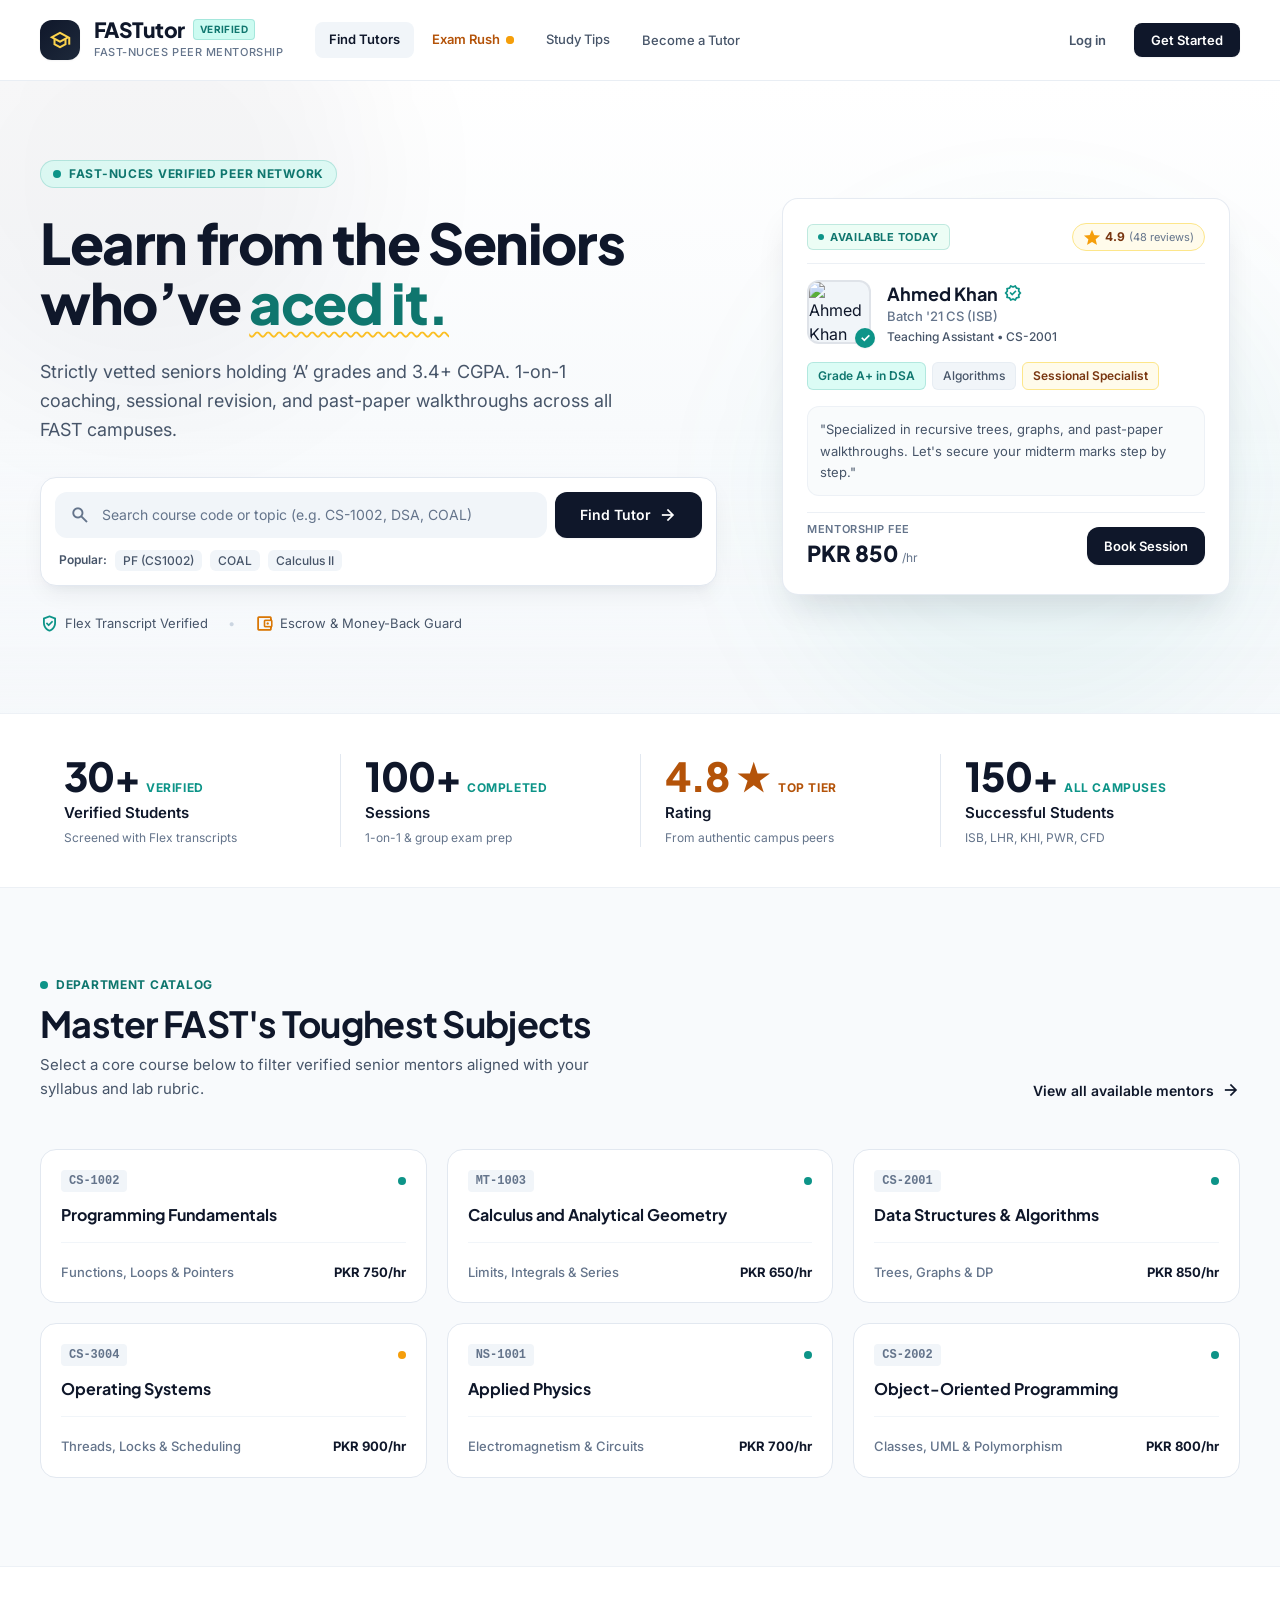
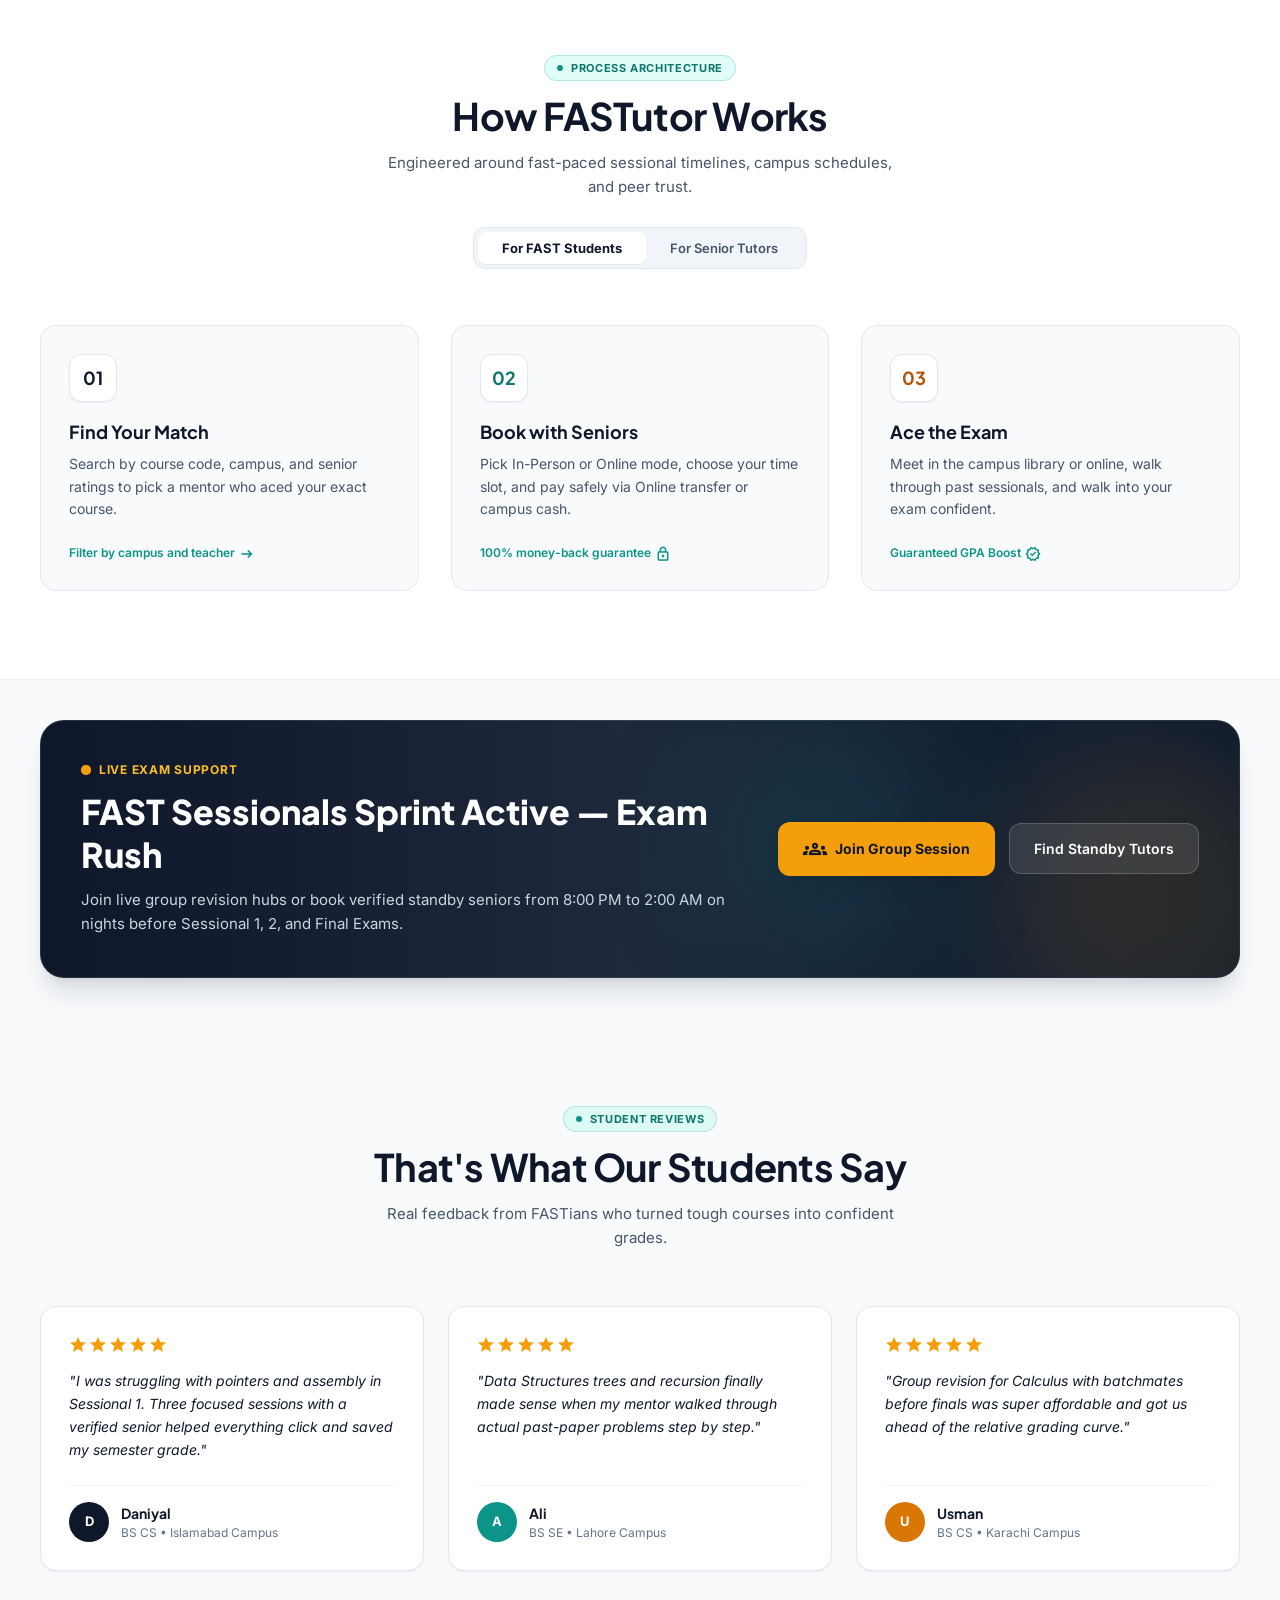
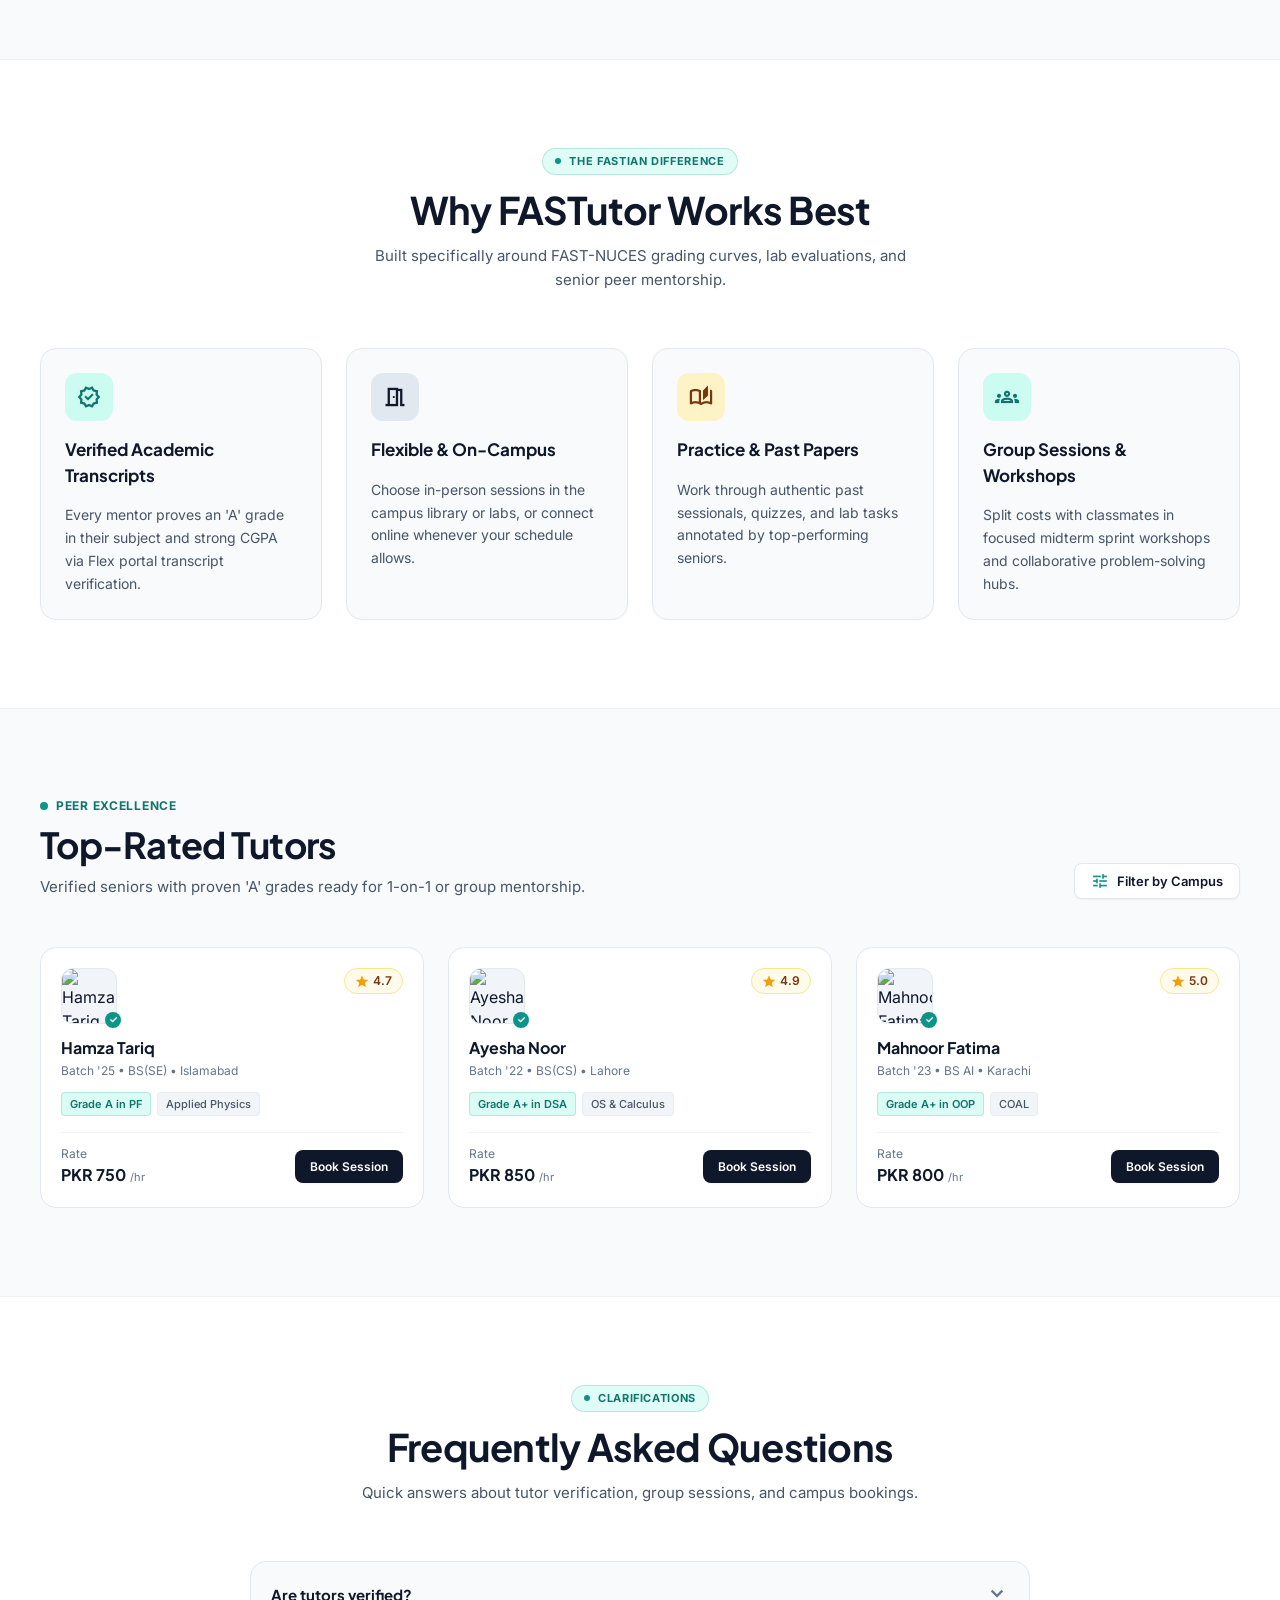
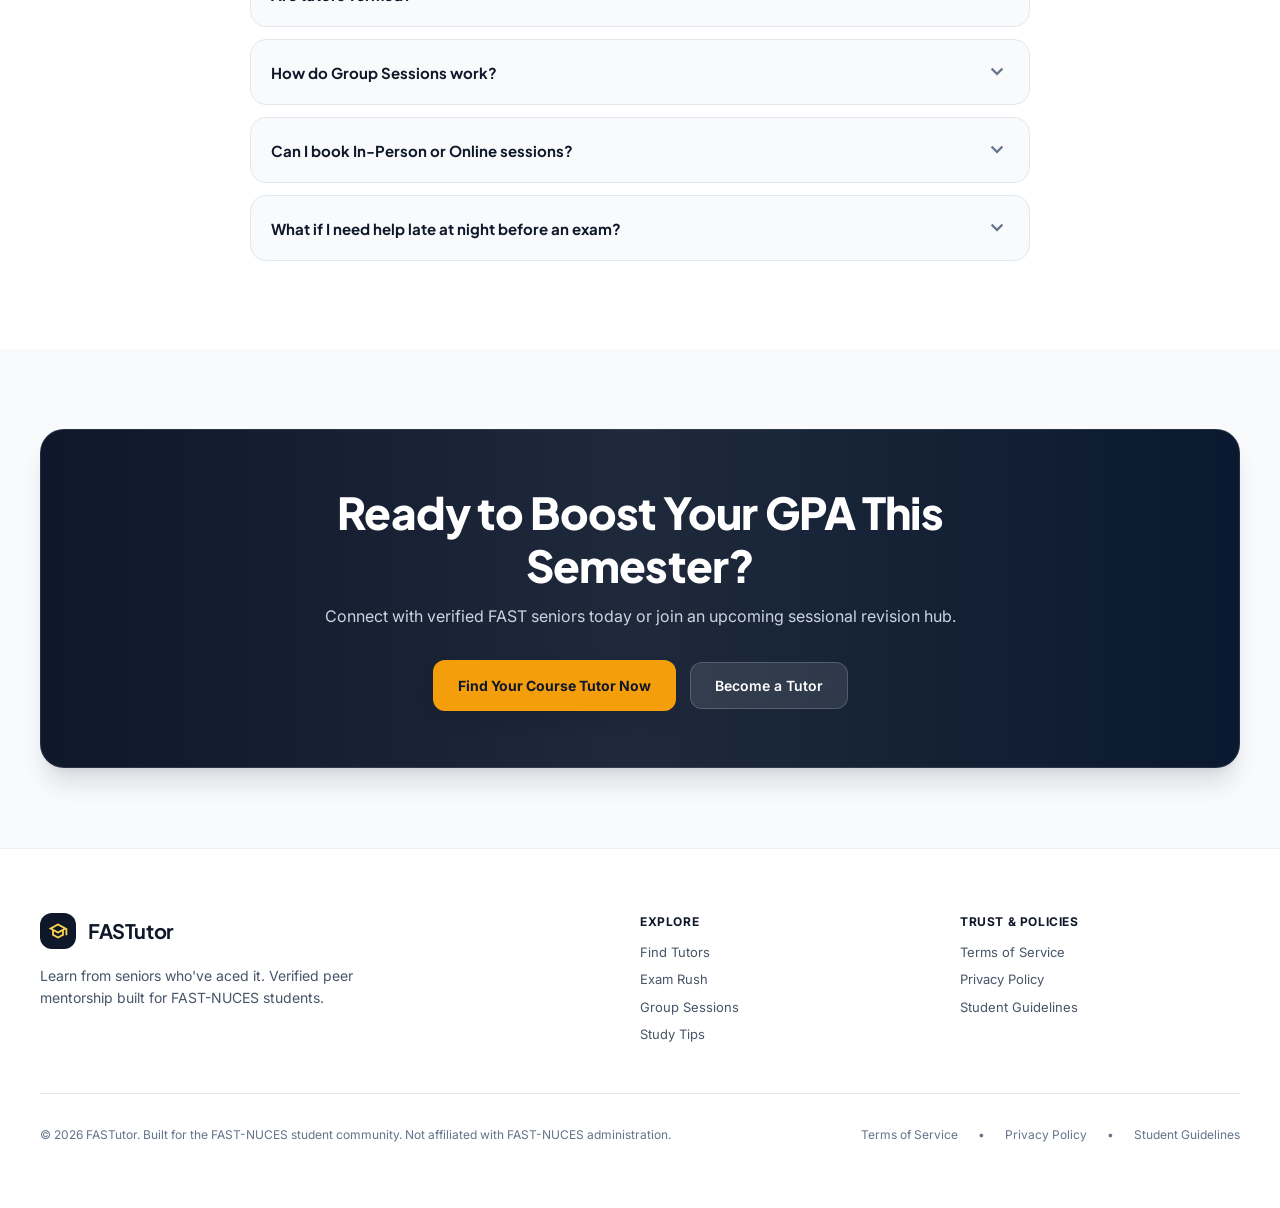
==== commit bd77b613: "Feedback Pictures, Prototypes Pictures, and Modify the website according to feedback" ====
--- a/index.html
+++ b/index.html
@@ -4,22 +4,22 @@
   <meta charset="utf-8" />
   <meta name="viewport" content="width=device-width, initial-scale=1.0" />
   <title>FASTutor — FAST-NUCES Verified Peer Mentorship</title>
-<link rel="preconnect" href="https://fonts.googleapis.com" />
-<link rel="preconnect" href="https://fonts.gstatic.com" crossorigin />
-<link
-  href="https://fonts.googleapis.com/css2?family=Inter:wght@400;500;600;700&family=Plus+Jakarta+Sans:wght@500;600;700;800&display=swap"
-  rel="stylesheet"
-/>
-<link
-  href="https://fonts.googleapis.com/css2?family=Material+Symbols+Outlined:opsz,wght,FILL@24,500,0..1&icon_names=account_balance_wallet,account_circle,arrow_forward,arrow_right_alt,auto_stories,chat,check_circle,close,domain,expand_more,forum,group_add,groups,lock,meeting_room,menu,payments,person_search,schedule,school,search,star,terminal,tune,verified,verified_user,workspace_premium&display=block"
-  rel="stylesheet"
-/>  <link rel="stylesheet" href="./css/style.css" />
+  <link rel="preconnect" href="https://fonts.googleapis.com" />
+  <link rel="preconnect" href="https://fonts.gstatic.com" crossorigin />
+  <link
+    href="https://fonts.googleapis.com/css2?family=Inter:wght@400;500;600;700&family=Plus+Jakarta+Sans:wght@500;600;700;800&display=swap"
+    rel="stylesheet"
+  />
+  <link
+    href="https://fonts.googleapis.com/css2?family=Material+Symbols+Outlined:opsz,wght,FILL@24,500,0..1&icon_names=account_balance_wallet,arrow_forward,arrow_right_alt,auto_stories,check_circle,close,expand_more,groups,lock,meeting_room,menu,payments,person_search,schedule,school,search,star,tune,verified,verified_user&display=block"
+    rel="stylesheet"
+  />
+  <link rel="stylesheet" href="./css/style.css" />
 </head>
 <body>
-  <!-- ==================== HEADER / NAV ==================== -->
+  <!-- ==================== 1. HEADER ==================== -->
   <header class="site-header" id="site-header">
     <div class="container header-inner">
-      <!-- Brand Crest & Monogram -->
       <div class="header-left">
         <a class="brand-link" data-nav="find-tutors" href="#find-tutors">
           <div class="brand-crest">
@@ -34,12 +34,8 @@
           </div>
         </a>
 
-        <!-- Academic Nav Links -->
         <nav class="main-nav" aria-label="Primary Navigation">
-          <a aria-current="page" class="nav-link is-active" data-nav="find-tutors" href="#find-tutors">Find Tutors</a>
-          <a class="nav-link" data-nav="group-sessions" href="#exam-rush">Group Sessions</a>
-          <a class="nav-link" data-nav="study-resources" href="#study-resources">Study Resources</a>
-          <a class="nav-link" data-nav="practice-exams" href="#courses">Past Papers</a>
+          <a aria-current="page" class="nav-link is-active" data-nav="find-tutors" href="#best-tutors">Find Tutors</a>
           <a class="nav-link nav-link--rush" data-nav="exam-rush" href="#exam-rush">
             <span>Exam Rush</span>
             <span class="ping-indicator" aria-hidden="true">
@@ -47,24 +43,14 @@
               <span class="ping-dot"></span>
             </span>
           </a>
-          <a class="nav-link" data-nav="become-a-tutor" href="#become-a-tutor">Become a Tutor</a>
+          <a class="nav-link" href="./pages/study-tips.html">Study Tips</a>
+          <button class="nav-link nav-link--btn" data-open-apply type="button">Become a Tutor</button>
         </nav>
       </div>
 
-      <!-- Action Area -->
       <div class="header-actions">
         <button class="btn-ghost-nav" data-open-auth="login" type="button">Log in</button>
         <button class="btn btn-primary btn-sm" data-open-auth="signup" type="button">Get Started</button>
-        <div class="header-divider" aria-hidden="true"></div>
-        <button
-          class="account-trigger"
-          data-open-auth="login"
-          type="button"
-          aria-label="Student Portal Account"
-          title="Student Portal Account"
-        >
-          <span class="material-symbols-outlined">account_circle</span>
-        </button>
         <button
           class="mobile-menu-btn"
           id="mobile-menu-toggle"
@@ -81,10 +67,7 @@
     <!-- Mobile Navigation Drawer -->
     <div class="mobile-nav-drawer" id="mobile-nav-drawer" hidden>
       <div class="container mobile-nav-inner">
-        <a class="mobile-nav-link is-active" data-nav="find-tutors" href="#find-tutors">Find Tutors</a>
-        <a class="mobile-nav-link" data-nav="group-sessions" href="#exam-rush">Group Sessions</a>
-        <a class="mobile-nav-link" data-nav="study-resources" href="#study-resources">Study Resources</a>
-        <a class="mobile-nav-link" data-nav="practice-exams" href="#courses">Past Papers</a>
+        <a class="mobile-nav-link is-active" data-nav="find-tutors" href="#best-tutors">Find Tutors</a>
         <a class="mobile-nav-link mobile-nav-link--rush" data-nav="exam-rush" href="#exam-rush">
           <span>Exam Rush</span>
           <span class="ping-indicator" aria-hidden="true">
@@ -92,7 +75,8 @@
             <span class="ping-dot"></span>
           </span>
         </a>
-        <a class="mobile-nav-link" data-nav="become-a-tutor" href="#become-a-tutor">Become a Tutor</a>
+        <a class="mobile-nav-link" href="./pages/study-tips.html">Study Tips</a>
+        <button class="mobile-nav-link mobile-nav-link--btn" data-open-apply type="button">Become a Tutor</button>
         <div class="mobile-nav-actions">
           <button class="btn btn-secondary btn-full" data-open-auth="login" type="button">Log in</button>
           <button class="btn btn-primary btn-full" data-open-auth="signup" type="button">Get Started</button>
@@ -103,14 +87,14 @@
 
   <!-- ==================== MAIN CONTENT ==================== -->
   <main class="site-main">
-    <!-- SECTION 1 & 2: EXECUTIVE HERO -->
+    <!-- ==================== 2. HERO SECTION ==================== -->
     <section class="hero-section" id="find-tutors">
       <div class="hero-glow hero-glow--left" aria-hidden="true"></div>
       <div class="hero-glow hero-glow--right" aria-hidden="true"></div>
 
       <div class="container">
         <div class="hero-grid">
-          <!-- Left Column (7 Cols) -->
+          <!-- Left Column -->
           <div class="hero-left">
             <div class="eyebrow-pill">
               <span class="eyebrow-dot"></span>
@@ -118,25 +102,24 @@
             </div>
 
             <h1 class="hero-heading">
-              Learn from the seniors who’ve
+              Learn from the Seniors who’ve
               <span class="hero-highlight">aced it.</span>
             </h1>
 
             <p class="hero-lead">
-              Strictly vetted seniors holding ‘A’ grades and 3.4+ CGPA. 1-on-1 coaching, sessional revision, and real past-paper solutions tailored to all 5 FAST campuses.
+              Strictly vetted seniors holding ‘A’ grades and 3.4+ CGPA. 1-on-1 coaching, sessional revision, and past-paper walkthroughs across all FAST campuses.
             </p>
 
-            <!-- Refined Search Console -->
+            <!-- Search Console -->
             <form class="search-console" id="hero-search-form" novalidate>
               <div class="search-controls-row">
-                <!-- Course Input -->
                 <div class="search-field-box search-field-box--grow">
                   <span class="material-symbols-outlined search-field-icon">search</span>
                   <input
                     class="search-input"
                     id="hero-course-search"
                     name="course"
-                    placeholder="Search course code or topic (e.g. CS-2001, COAL, Algo)"
+                    placeholder="Search course code or topic (e.g. CS-1002, DSA, COAL)"
                     type="text"
                     autocomplete="off"
                   />
@@ -151,40 +134,21 @@
                   </button>
                 </div>
 
-                <!-- Campus Selector -->
-                <div class="search-field-box search-field-box--select">
-                  <div class="select-inner">
-                    <span class="material-symbols-outlined select-domain-icon">domain</span>
-                    <select class="campus-select" id="hero-campus-select" name="campus" aria-label="Select FAST Campus">
-                      <option value="all">All Campuses</option>
-                      <option selected value="Islamabad">Islamabad (H-11/4)</option>
-                      <option value="Lahore">Lahore (Faisal Town)</option>
-                      <option value="Karachi">Karachi (Shah Latif &amp; City)</option>
-                      <option value="Peshawar">Peshawar (Industrial)</option>
-                      <option value="Chiniot-Faisalabad">Chiniot-Faisalabad</option>
-                    </select>
-                  </div>
-                  <span class="material-symbols-outlined select-chevron">expand_more</span>
-                </div>
-
-                <!-- Search Action -->
                 <button class="btn btn-primary search-submit-btn" type="submit">
-                  <span>Find Tutors</span>
+                  <span>Find Tutor</span>
                   <span class="material-symbols-outlined">arrow_forward</span>
                 </button>
               </div>
 
-              <!-- Tags / Trending Strip -->
               <div class="popular-tags-strip">
-                <span class="popular-label">Popular Courses:</span>
-                <button class="tag-chip" data-quick-course="DSA" type="button">Data Structures</button>
-                <button class="tag-chip" data-quick-course="COAL" type="button">COAL (8086)</button>
-                <button class="tag-chip" data-quick-course="OOP" type="button">OOP</button>
+                <span class="popular-label">Popular:</span>
+                <button class="tag-chip" data-quick-course="PF" type="button">PF (CS1002)</button>
+                <button class="tag-chip" data-quick-course="COAL" type="button">COAL</button>
                 <button class="tag-chip" data-quick-course="Calculus" type="button">Calculus II</button>
               </div>
             </form>
 
-            <!-- Social trust badges -->
+            <!-- Trust Badges -->
             <div class="hero-trust-row">
               <div class="trust-badge-item">
                 <span class="material-symbols-outlined icon-secondary">verified_user</span>
@@ -193,15 +157,14 @@
               <span class="trust-dot" aria-hidden="true">•</span>
               <div class="trust-badge-item">
                 <span class="material-symbols-outlined icon-tertiary">account_balance_wallet</span>
-                <span>Sadapay &amp; Escrow Guard</span>
-              </div>
-            </div>
-          </div>
-
-          <!-- Right Column: Interactive Tutor Preview (5 Cols) -->
+                <span>Escrow &amp; Money-Back Guard</span>
+              </div>
+            </div>
+          </div>
+
+          <!-- Right Column: Featured Mentor Card -->
           <div class="hero-right">
             <article class="showcase-card">
-              <!-- Top bar badge & status -->
               <div class="showcase-header">
                 <span class="status-available-pill">
                   <span class="pulse-dot"></span>
@@ -214,7 +177,6 @@
                 </div>
               </div>
 
-              <!-- Profile Details -->
               <div class="showcase-profile">
                 <div class="avatar-wrap">
                   <img
@@ -229,34 +191,32 @@
                     <span class="showcase-name">Ahmed Khan</span>
                     <span class="material-symbols-outlined verified-seal" title="Verified Transcript">verified</span>
                   </div>
-                  <span class="showcase-batch">Batch '21 • BS CS (Islamabad Campus)</span>
-                  <span class="showcase-role">Teaching Assistant for CS-2001 (Fall '23)</span>
+                  <span class="showcase-batch">Batch '21 CS (ISB)</span>
+                  <span class="showcase-role">Teaching Assistant • CS-2001</span>
                 </div>
               </div>
 
-              <!-- Academic Verified Grade Tags in Forest Emerald -->
               <div class="grade-tags-row">
                 <span class="grade-chip grade-chip--emerald">Grade A+ in DSA</span>
-                <span class="grade-chip grade-chip--slate">Grade A in Algorithms</span>
+                <span class="grade-chip grade-chip--slate">Algorithms</span>
                 <span class="grade-chip grade-chip--amber">Sessional Specialist</span>
               </div>
 
               <blockquote class="showcase-quote">
-                "Specialized in recursive trees, graphs, and assembly stack diagrams. Let's guarantee your mid-term marks with actual past exam walk-throughs."
+                "Specialized in recursive trees, graphs, and past-paper walkthroughs. Let's secure your midterm marks step by step."
               </blockquote>
 
-              <!-- Pricing & Action -->
               <div class="showcase-footer">
                 <div>
                   <span class="fee-label">Mentorship Fee</span>
                   <span class="fee-amount">PKR 850</span>
-                  <span class="fee-unit"> / hour</span>
+                  <span class="fee-unit">/hr</span>
                 </div>
                 <button
                   class="btn btn-primary btn-md"
                   data-book-tutor="Ahmed Khan"
                   data-book-rate="PKR 850/hr"
-                  data-book-campus="Islamabad (H-11/4)"
+                  data-book-campus="Islamabad"
                   data-book-course="CS-2001 Data Structures & Algorithms"
                   type="button"
                 >
@@ -269,49 +229,50 @@
       </div>
     </section>
 
-    <!-- SECTION 3: TRUST STRIP & METRICS -->
+    <!-- ==================== 3. METRIC SECTION ==================== -->
     <section class="metrics-section" aria-label="Platform Statistics">
       <div class="container">
         <div class="metrics-grid">
           <div class="metric-item">
             <div class="metric-top">
-              <span class="metric-value">500+</span>
-              <span class="metric-tag metric-tag--secondary">Active</span>
-            </div>
-            <span class="metric-label">Verified FAST Seniors</span>
-            <span class="metric-sub">Screened with Flex Transcripts</span>
+              <span class="metric-value">30+</span>
+              <span class="metric-tag metric-tag--secondary">Verified</span>
+            </div>
+            <span class="metric-label">Verified Students</span>
+            <span class="metric-sub">Screened with Flex transcripts</span>
           </div>
 
           <div class="metric-item">
             <div class="metric-top">
-              <span class="metric-value">10,000+</span>
-              <span class="metric-tag metric-tag--secondary">Hours</span>
-            </div>
-            <span class="metric-label">Sessions Completed</span>
-            <span class="metric-sub">1-on-1 &amp; cohort exam reviews</span>
+              <span class="metric-value">100+</span>
+              <span class="metric-tag metric-tag--secondary">Completed</span>
+            </div>
+            <span class="metric-label">Sessions</span>
+            <span class="metric-sub">1-on-1 &amp; group exam prep</span>
           </div>
 
           <div class="metric-item">
             <div class="metric-top">
-              <span class="metric-value metric-value--tertiary">4.9 ★</span>
+              <span class="metric-value metric-value--tertiary">4.8 ★</span>
               <span class="metric-tag metric-tag--amber">Top Tier</span>
             </div>
-            <span class="metric-label">Average Rating</span>
-            <span class="metric-sub">From authentic campus students</span>
+            <span class="metric-label">Rating</span>
+            <span class="metric-sub">From authentic campus peers</span>
           </div>
 
           <div class="metric-item">
             <div class="metric-top">
-              <span class="metric-value">5 Campuses</span>
-            </div>
-            <span class="metric-label">All-Pakistan Network</span>
+              <span class="metric-value">150+</span>
+              <span class="metric-tag metric-tag--secondary">All Campuses</span>
+            </div>
+            <span class="metric-label">Successful Students</span>
             <span class="metric-sub">ISB, LHR, KHI, PWR, CFD</span>
           </div>
         </div>
       </div>
     </section>
 
-    <!-- SECTION 4: BROWSE BY COURSE GRID -->
+    <!-- ==================== 4. COURSES (3x2 GRID) ==================== -->
     <section class="section section--surface" id="courses">
       <div class="container">
         <div class="section-header-split">
@@ -320,19 +281,46 @@
               <span class="eyebrow-dot"></span>
               <span class="eyebrow-text">Department Catalog</span>
             </div>
-            <h2 class="section-title">Master FAST's toughest subjects</h2>
+            <h2 class="section-title">Master FAST's Toughest Subjects</h2>
             <p class="section-subtitle">
-              Tuned to your specific campus course outlines, assignment rubrics, and professor expectations.
+              Select a core course below to filter verified senior mentors aligned with your syllabus and lab rubric.
             </p>
           </div>
-          <a class="link-arrow" href="#featured-tutors" data-reset-filters>
-            <span>Browse all 48 department courses</span>
+          <a class="link-arrow" href="#best-tutors" data-reset-filters>
+            <span>View all available mentors</span>
             <span class="material-symbols-outlined">arrow_forward</span>
           </a>
         </div>
 
-        <!-- 8 Course Cards -->
-        <div class="courses-grid">
+        <div class="courses-grid courses-grid--6">
+          <article class="course-card" data-course-filter="PF" role="button" tabindex="0">
+            <div class="course-card-top">
+              <div class="course-code-row">
+                <span class="course-code">CS-1002</span>
+                <span class="availability-dot availability-dot--high" title="High tutor availability"></span>
+              </div>
+              <h3 class="course-title">Programming Fundamentals</h3>
+            </div>
+            <div class="course-card-footer">
+              <span class="course-mentors">Functions, Loops &amp; Pointers</span>
+              <span class="course-rate">PKR 750/hr</span>
+            </div>
+          </article>
+
+          <article class="course-card" data-course-filter="Calculus" role="button" tabindex="0">
+            <div class="course-card-top">
+              <div class="course-code-row">
+                <span class="course-code">MT-1003</span>
+                <span class="availability-dot availability-dot--high" title="High tutor availability"></span>
+              </div>
+              <h3 class="course-title">Calculus and Analytical Geometry</h3>
+            </div>
+            <div class="course-card-footer">
+              <span class="course-mentors">Limits, Integrals &amp; Series</span>
+              <span class="course-rate">PKR 650/hr</span>
+            </div>
+          </article>
+
           <article class="course-card" data-course-filter="DSA" role="button" tabindex="0">
             <div class="course-card-top">
               <div class="course-code-row">
@@ -342,78 +330,8 @@
               <h3 class="course-title">Data Structures &amp; Algorithms</h3>
             </div>
             <div class="course-card-footer">
-              <span class="course-mentors">64 Active Mentors</span>
-              <span class="course-rate">Avg PKR 850/hr</span>
-            </div>
-          </article>
-
-          <article class="course-card" data-course-filter="OOP" role="button" tabindex="0">
-            <div class="course-card-top">
-              <div class="course-code-row">
-                <span class="course-code">CS-217</span>
-                <span class="availability-dot availability-dot--high" title="High tutor availability"></span>
-              </div>
-              <h3 class="course-title">Object Oriented Programming</h3>
-            </div>
-            <div class="course-card-footer">
-              <span class="course-mentors">52 Active Mentors</span>
-              <span class="course-rate">Avg PKR 750/hr</span>
-            </div>
-          </article>
-
-          <article class="course-card" data-course-filter="COAL" role="button" tabindex="0">
-            <div class="course-card-top">
-              <div class="course-code-row">
-                <span class="course-code">EE/CS-2009</span>
-                <span class="availability-dot availability-dot--medium" title="Moderate tutor availability"></span>
-              </div>
-              <h3 class="course-title">Computer Org. &amp; Assembly (COAL)</h3>
-            </div>
-            <div class="course-card-footer">
-              <span class="course-mentors">38 Active Mentors</span>
-              <span class="course-rate">Avg PKR 900/hr</span>
-            </div>
-          </article>
-
-          <article class="course-card" data-course-filter="Databases" role="button" tabindex="0">
-            <div class="course-card-top">
-              <div class="course-code-row">
-                <span class="course-code">CS-3005</span>
-                <span class="availability-dot availability-dot--high" title="High tutor availability"></span>
-              </div>
-              <h3 class="course-title">Database Systems</h3>
-            </div>
-            <div class="course-card-footer">
-              <span class="course-mentors">41 Active Mentors</span>
-              <span class="course-rate">Avg PKR 700/hr</span>
-            </div>
-          </article>
-
-          <article class="course-card" data-course-filter="Discrete" role="button" tabindex="0">
-            <div class="course-card-top">
-              <div class="course-code-row">
-                <span class="course-code">MT-2005</span>
-                <span class="availability-dot availability-dot--high" title="High tutor availability"></span>
-              </div>
-              <h3 class="course-title">Discrete Structures</h3>
-            </div>
-            <div class="course-card-footer">
-              <span class="course-mentors">29 Active Mentors</span>
-              <span class="course-rate">Avg PKR 650/hr</span>
-            </div>
-          </article>
-
-          <article class="course-card" data-course-filter="Calculus" role="button" tabindex="0">
-            <div class="course-card-top">
-              <div class="course-code-row">
-                <span class="course-code">MT-1008</span>
-                <span class="availability-dot availability-dot--high" title="High tutor availability"></span>
-              </div>
-              <h3 class="course-title">Multivariable Calculus</h3>
-            </div>
-            <div class="course-card-footer">
-              <span class="course-mentors">44 Active Mentors</span>
-              <span class="course-rate">Avg PKR 600/hr</span>
+              <span class="course-mentors">Trees, Graphs &amp; DP</span>
+              <span class="course-rate">PKR 850/hr</span>
             </div>
           </article>
 
@@ -426,29 +344,43 @@
               <h3 class="course-title">Operating Systems</h3>
             </div>
             <div class="course-card-footer">
-              <span class="course-mentors">35 Active Mentors</span>
-              <span class="course-rate">Avg PKR 950/hr</span>
-            </div>
-          </article>
-
-          <article class="course-card" data-course-filter="Linear Algebra" role="button" tabindex="0">
+              <span class="course-mentors">Threads, Locks &amp; Scheduling</span>
+              <span class="course-rate">PKR 900/hr</span>
+            </div>
+          </article>
+
+          <article class="course-card" data-course-filter="Applied Physics" role="button" tabindex="0">
             <div class="course-card-top">
               <div class="course-code-row">
-                <span class="course-code">MT-2001</span>
+                <span class="course-code">NS-1001</span>
                 <span class="availability-dot availability-dot--high" title="High tutor availability"></span>
               </div>
-              <h3 class="course-title">Linear Algebra &amp; Diff Eq.</h3>
+              <h3 class="course-title">Applied Physics</h3>
             </div>
             <div class="course-card-footer">
-              <span class="course-mentors">31 Active Mentors</span>
-              <span class="course-rate">Avg PKR 650/hr</span>
+              <span class="course-mentors">Electromagnetism &amp; Circuits</span>
+              <span class="course-rate">PKR 700/hr</span>
+            </div>
+          </article>
+
+          <article class="course-card" data-course-filter="OOP" role="button" tabindex="0">
+            <div class="course-card-top">
+              <div class="course-code-row">
+                <span class="course-code">CS-2002</span>
+                <span class="availability-dot availability-dot--high" title="High tutor availability"></span>
+              </div>
+              <h3 class="course-title">Object-Oriented Programming</h3>
+            </div>
+            <div class="course-card-footer">
+              <span class="course-mentors">Classes, UML &amp; Polymorphism</span>
+              <span class="course-rate">PKR 800/hr</span>
             </div>
           </article>
         </div>
       </div>
     </section>
 
-    <!-- SECTION 5: HOW IT WORKS (EXECUTIVE 3-STEP TIMELINE) -->
+    <!-- ==================== 5. HOW IT WORKS ==================== -->
     <section class="section section--white section--bordered" id="how-it-works">
       <div class="container">
         <div class="section-header-center">
@@ -458,10 +390,9 @@
           </div>
           <h2 class="section-title section-title--lg">How FASTutor Works</h2>
           <p class="section-subtitle max-w-lg">
-            Engineered around fast-paced sessional timelines, campus lab schedules, and peer security.
+            Engineered around fast-paced sessional timelines, campus schedules, and peer trust.
           </p>
 
-          <!-- Toggle -->
           <div class="role-toggle" id="how-role-toggle" role="tablist" aria-label="Select Role">
             <button
               class="how-btn is-active"
@@ -484,30 +415,27 @@
           </div>
         </div>
 
-        <!-- 3 Stepped Cards with timeline accents -->
         <div class="steps-grid" id="how-steps-container">
-          <!-- Step 1 -->
           <article class="step-card">
             <div class="step-number step-number--primary">01</div>
             <div class="step-copy">
               <h3 class="step-title">Find Your Match</h3>
               <p class="step-desc">
-                Filter by course syllabus, campus labs, past paper experience, or hourly budget. View authenticated student ratings.
+                Search by course code, campus, and senior ratings to pick a mentor who aced your exact course.
               </p>
             </div>
             <div class="step-footnote">
-              <span class="step-tag">Filter by campus &amp; teacher</span>
+              <span class="step-tag">Filter by campus and teacher</span>
               <span class="material-symbols-outlined step-tag-icon">arrow_right_alt</span>
             </div>
           </article>
 
-          <!-- Step 2 -->
           <article class="step-card">
             <div class="step-number step-number--secondary">02</div>
             <div class="step-copy">
-              <h3 class="step-title">Book with Escrow</h3>
+              <h3 class="step-title">Book with Seniors</h3>
               <p class="step-desc">
-                Choose 1-on-1 or collaborative group slots. Pay easily via Sadapay, Nayapay, or campus cash held in guarantee escrow.
+                Pick In-Person or Online mode, choose your time slot, and pay safely via Online transfer or campus cash.
               </p>
             </div>
             <div class="step-footnote">
@@ -516,17 +444,16 @@
             </div>
           </article>
 
-          <!-- Step 3 -->
           <article class="step-card">
             <div class="step-number step-number--tertiary">03</div>
             <div class="step-copy">
               <h3 class="step-title">Ace the Exam</h3>
               <p class="step-desc">
-                Meet on campus (library/lab) or Google Meet, review past question walkthroughs, and boost your sessional marks.
+                Meet in the campus library or online, walk through past sessionals, and walk into your exam confident.
               </p>
             </div>
             <div class="step-footnote">
-              <span class="step-tag">Guaranteed GPA boost</span>
+              <span class="step-tag">Guaranteed GPA Boost</span>
               <span class="material-symbols-outlined step-tag-icon">verified</span>
             </div>
           </article>
@@ -534,8 +461,195 @@
       </div>
     </section>
 
-    <!-- SECTION 6: FEATURED TUTORS (4 RICH CARDS) -->
-    <section class="section section--surface" id="featured-tutors">
+    <!-- ==================== 6. EXAM RUSH BANNER ==================== -->
+    <section class="banner-section" id="exam-rush">
+      <div class="container">
+        <div class="exam-rush-banner">
+          <div class="banner-glow banner-glow--amber" aria-hidden="true"></div>
+          <div class="banner-glow banner-glow--emerald" aria-hidden="true"></div>
+
+          <div class="exam-rush-content">
+            <div class="exam-rush-copy">
+              <div class="rush-eyebrow">
+                <span class="ping-indicator ping-indicator--lg" aria-hidden="true">
+                  <span class="ping-ring"></span>
+                  <span class="ping-dot"></span>
+                </span>
+                <span class="rush-eyebrow-text">Live Exam Support</span>
+              </div>
+              <h2 class="exam-rush-title">
+                FAST Sessionals Sprint Active — Exam Rush
+              </h2>
+              <p class="exam-rush-desc">
+                Join live group revision hubs or book verified standby seniors from 8:00 PM to 2:00 AM on nights before Sessional 1, 2, and Final Exams.
+              </p>
+            </div>
+
+            <div class="exam-rush-actions">
+              <button
+                class="btn btn-amber btn-lg"
+                data-book-tutor="Sessional Sprint Group Hub"
+                data-book-rate="PKR 300/student"
+                data-book-campus="Islamabad & Online"
+                data-book-course="Exam Rush Group Session"
+                type="button"
+              >
+                <span class="material-symbols-outlined">groups</span>
+                <span>Join Group Session</span>
+              </button>
+              <a class="btn btn-glass btn-lg" href="#best-tutors" data-reset-filters>
+                Find Standby Tutors
+              </a>
+            </div>
+          </div>
+        </div>
+      </div>
+    </section>
+
+    <!-- ==================== 7. REVIEWS ==================== -->
+    <section class="section section--surface" id="reviews">
+      <div class="container">
+        <div class="section-header-center">
+          <div class="eyebrow-pill">
+            <span class="eyebrow-dot eybrow-dot--sm"></span>
+            <span class="eyebrow-text eyebrow-text--sm">Student Reviews</span>
+          </div>
+          <h2 class="section-title section-title--lg">That's What Our Students Say</h2>
+          <p class="section-subtitle max-w-lg">
+            Real feedback from FASTians who turned tough courses into confident grades.
+          </p>
+        </div>
+
+        <div class="testimonials-grid">
+          <article class="testimonial-card">
+            <div class="testimonial-body">
+              <div class="stars-row" aria-label="5 out of 5 stars">
+                <span class="material-symbols-outlined star-icon">star</span>
+                <span class="material-symbols-outlined star-icon">star</span>
+                <span class="material-symbols-outlined star-icon">star</span>
+                <span class="material-symbols-outlined star-icon">star</span>
+                <span class="material-symbols-outlined star-icon">star</span>
+              </div>
+              <blockquote class="testimonial-quote">
+                "I was struggling with pointers and assembly in Sessional 1. Three focused sessions with a verified senior helped everything click and saved my semester grade."
+              </blockquote>
+            </div>
+            <div class="testimonial-author">
+              <div class="author-initials author-initials--primary">D</div>
+              <div>
+                <span class="author-name">Daniyal</span>
+                <span class="author-meta">BS CS • Islamabad Campus</span>
+              </div>
+            </div>
+          </article>
+
+          <article class="testimonial-card">
+            <div class="testimonial-body">
+              <div class="stars-row" aria-label="5 out of 5 stars">
+                <span class="material-symbols-outlined star-icon">star</span>
+                <span class="material-symbols-outlined star-icon">star</span>
+                <span class="material-symbols-outlined star-icon">star</span>
+                <span class="material-symbols-outlined star-icon">star</span>
+                <span class="material-symbols-outlined star-icon">star</span>
+              </div>
+              <blockquote class="testimonial-quote">
+                "Data Structures trees and recursion finally made sense when my mentor walked through actual past-paper problems step by step."
+              </blockquote>
+            </div>
+            <div class="testimonial-author">
+              <div class="author-initials author-initials--secondary">A</div>
+              <div>
+                <span class="author-name">Ali</span>
+                <span class="author-meta">BS SE • Lahore Campus</span>
+              </div>
+            </div>
+          </article>
+
+          <article class="testimonial-card">
+            <div class="testimonial-body">
+              <div class="stars-row" aria-label="5 out of 5 stars">
+                <span class="material-symbols-outlined star-icon">star</span>
+                <span class="material-symbols-outlined star-icon">star</span>
+                <span class="material-symbols-outlined star-icon">star</span>
+                <span class="material-symbols-outlined star-icon">star</span>
+                <span class="material-symbols-outlined star-icon">star</span>
+              </div>
+              <blockquote class="testimonial-quote">
+                "Group revision for Calculus with batchmates before finals was super affordable and got us ahead of the relative grading curve."
+              </blockquote>
+            </div>
+            <div class="testimonial-author">
+              <div class="author-initials author-initials--amber">U</div>
+              <div>
+                <span class="author-name">Usman</span>
+                <span class="author-meta">BS CS • Karachi Campus</span>
+              </div>
+            </div>
+          </article>
+        </div>
+      </div>
+    </section>
+
+    <!-- ==================== 8. WHY FASTUTOR ==================== -->
+    <section class="section section--white section--bordered" id="why-fastutor">
+      <div class="container">
+        <div class="section-header-center">
+          <div class="eyebrow-pill">
+            <span class="eyebrow-dot eybrow-dot--sm"></span>
+            <span class="eyebrow-text eyebrow-text--sm">The FASTian Difference</span>
+          </div>
+          <h2 class="section-title section-title--lg">Why FASTutor Works Best</h2>
+          <p class="section-subtitle max-w-xl">
+            Built specifically around FAST-NUCES grading curves, lab evaluations, and senior peer mentorship.
+          </p>
+        </div>
+
+        <div class="features-grid">
+          <article class="feature-card">
+            <div class="feature-icon-box feature-icon-box--emerald">
+              <span class="material-symbols-outlined">verified</span>
+            </div>
+            <h3 class="feature-title">Verified Academic Transcripts</h3>
+            <p class="feature-desc">
+              Every mentor proves an 'A' grade in their subject and strong CGPA via Flex portal transcript verification.
+            </p>
+          </article>
+
+          <article class="feature-card">
+            <div class="feature-icon-box feature-icon-box--slate">
+              <span class="material-symbols-outlined">meeting_room</span>
+            </div>
+            <h3 class="feature-title">Flexible &amp; On-Campus</h3>
+            <p class="feature-desc">
+              Choose in-person sessions in the campus library or labs, or connect online whenever your schedule allows.
+            </p>
+          </article>
+
+          <article class="feature-card">
+            <div class="feature-icon-box feature-icon-box--amber">
+              <span class="material-symbols-outlined">auto_stories</span>
+            </div>
+            <h3 class="feature-title">Practice &amp; Past Papers</h3>
+            <p class="feature-desc">
+              Work through authentic past sessionals, quizzes, and lab tasks annotated by top-performing seniors.
+            </p>
+          </article>
+
+          <article class="feature-card">
+            <div class="feature-icon-box feature-icon-box--emerald">
+              <span class="material-symbols-outlined">groups</span>
+            </div>
+            <h3 class="feature-title">Group Sessions &amp; Workshops</h3>
+            <p class="feature-desc">
+              Split costs with classmates in focused midterm sprint workshops and collaborative problem-solving hubs.
+            </p>
+          </article>
+        </div>
+      </div>
+    </section>
+
+    <!-- ==================== 9. BEST TUTORS (3 CARDS) ==================== -->
+    <section class="section section--surface" id="best-tutors">
       <div class="container">
         <div class="section-header-split">
           <div class="section-heading-group">
@@ -543,9 +657,9 @@
               <span class="eyebrow-dot"></span>
               <span class="eyebrow-text">Peer Excellence</span>
             </div>
-            <h2 class="section-title">Top-Rated Mentors This Week</h2>
+            <h2 class="section-title">Top-Rated Tutors</h2>
             <p class="section-subtitle">
-              Verified high-performing seniors holding 'A' grades in target FAST courses.
+              Verified seniors with proven 'A' grades ready for 1-on-1 or group mentorship.
             </p>
           </div>
           <div class="filter-toolbar">
@@ -562,7 +676,7 @@
           </div>
         </div>
 
-        <!-- Collapsible Campus Filter Pill Bar -->
+        <!-- Collapsible Campus Filter Bar -->
         <div class="campus-filter-bar" id="campus-filter-bar" hidden>
           <span class="filter-bar-label">Campus:</span>
           <div class="filter-pills-group" role="group" aria-label="Filter tutors by campus">
@@ -570,8 +684,6 @@
             <button class="filter-pill" data-campus-pill="Islamabad" type="button">Islamabad</button>
             <button class="filter-pill" data-campus-pill="Lahore" type="button">Lahore</button>
             <button class="filter-pill" data-campus-pill="Karachi" type="button">Karachi</button>
-            <button class="filter-pill" data-campus-pill="Peshawar" type="button">Peshawar</button>
-            <button class="filter-pill" data-campus-pill="Chiniot-Faisalabad" type="button">Chiniot-Faisalabad</button>
           </div>
         </div>
 
@@ -581,13 +693,13 @@
           <button class="btn-reset-link" id="reset-filters-btn" type="button">Reset Filters</button>
         </div>
 
-        <!-- 4 Premium Tutor Cards Grid -->
-        <div class="tutors-grid" id="tutors-grid">
+        <!-- 3 Featured Tutor Cards Grid -->
+        <div class="tutors-grid tutors-grid--3" id="tutors-grid">
           <!-- Tutor 1 -->
           <article
             class="tutor-card"
             data-campus="Islamabad"
-            data-courses="CS-2001 DSA Data Structures Algorithms COAL 8086 EE/CS-2009"
+            data-courses="CS-1002 PF Programming Fundamentals NS-1001 Applied Physics"
           >
             <div class="tutor-card-body">
               <div class="tutor-top-row">
@@ -601,33 +713,33 @@
                 </div>
                 <span class="rating-pill rating-pill--sm">
                   <span class="material-symbols-outlined star-icon star-icon--sm">star</span>
-                  <span>4.9</span>
+                  <span>4.7</span>
                 </span>
               </div>
 
               <div>
                 <h3 class="tutor-name">Hamza Tariq</h3>
-                <span class="tutor-meta">Batch '21 • BS CS (Islamabad)</span>
+                <span class="tutor-meta">Batch '25 • BS(SE) • Islamabad</span>
               </div>
 
               <div class="tutor-tags">
-                <span class="grade-chip grade-chip--emerald grade-chip--sm">Grade A in DSA</span>
-                <span class="grade-chip grade-chip--slate grade-chip--sm">COAL (8086)</span>
+                <span class="grade-chip grade-chip--emerald grade-chip--sm">Grade A in PF</span>
+                <span class="grade-chip grade-chip--slate grade-chip--sm">Applied Physics</span>
               </div>
             </div>
 
             <div class="tutor-card-footer">
               <div>
                 <span class="rate-label">Rate</span>
-                <span class="rate-value">PKR 800</span>
+                <span class="rate-value">PKR 750</span>
                 <span class="rate-unit">/hr</span>
               </div>
               <button
                 class="btn btn-primary btn-xs"
                 data-book-tutor="Hamza Tariq"
-                data-book-rate="PKR 800/hr"
-                data-book-campus="Islamabad (H-11/4)"
-                data-book-course="DSA & COAL (8086)"
+                data-book-rate="PKR 750/hr"
+                data-book-campus="Islamabad"
+                data-book-course="CS-1002 Programming Fundamentals"
                 type="button"
               >
                 Book Session
@@ -639,7 +751,7 @@
           <article
             class="tutor-card"
             data-campus="Lahore"
-            data-courses="CS-217 OOP Object Oriented Programming CS-3005 Databases Database Systems"
+            data-courses="CS-2001 DSA Data Structures Algorithms MT-1003 Calculus CS-3004 OS Operating Systems"
           >
             <div class="tutor-card-body">
               <div class="tutor-top-row">
@@ -653,33 +765,33 @@
                 </div>
                 <span class="rating-pill rating-pill--sm">
                   <span class="material-symbols-outlined star-icon star-icon--sm">star</span>
-                  <span>5.0</span>
+                  <span>4.9</span>
                 </span>
               </div>
 
               <div>
                 <h3 class="tutor-name">Ayesha Noor</h3>
-                <span class="tutor-meta">Batch '22 • BS SE (Lahore)</span>
+                <span class="tutor-meta">Batch '22 • BS(CS) • Lahore</span>
               </div>
 
               <div class="tutor-tags">
-                <span class="grade-chip grade-chip--emerald grade-chip--sm">Grade A+ in OOP</span>
-                <span class="grade-chip grade-chip--slate grade-chip--sm">Databases</span>
+                <span class="grade-chip grade-chip--emerald grade-chip--sm">Grade A+ in DSA</span>
+                <span class="grade-chip grade-chip--slate grade-chip--sm">OS &amp; Calculus</span>
               </div>
             </div>
 
             <div class="tutor-card-footer">
               <div>
                 <span class="rate-label">Rate</span>
-                <span class="rate-value">PKR 750</span>
+                <span class="rate-value">PKR 850</span>
                 <span class="rate-unit">/hr</span>
               </div>
               <button
                 class="btn btn-primary btn-xs"
                 data-book-tutor="Ayesha Noor"
-                data-book-rate="PKR 750/hr"
-                data-book-campus="Lahore (Faisal Town)"
-                data-book-course="OOP & Database Systems"
+                data-book-rate="PKR 850/hr"
+                data-book-campus="Lahore"
+                data-book-course="CS-2001 Data Structures & Algorithms"
                 type="button"
               >
                 Book Session
@@ -691,59 +803,7 @@
           <article
             class="tutor-card"
             data-campus="Karachi"
-            data-courses="CS-3004 OS Operating Systems Computer Networks"
-          >
-            <div class="tutor-card-body">
-              <div class="tutor-top-row">
-                <div class="avatar-wrap">
-                  <img
-                    class="tutor-avatar"
-                    alt="Bilal Mustafa portrait"
-                    src="https://lh3.googleusercontent.com/aida-public/[base64]"
-                  />
-                  <span class="avatar-check avatar-check--sm">✓</span>
-                </div>
-                <span class="rating-pill rating-pill--sm">
-                  <span class="material-symbols-outlined star-icon star-icon--sm">star</span>
-                  <span>4.8</span>
-                </span>
-              </div>
-
-              <div>
-                <h3 class="tutor-name">Bilal Mustafa</h3>
-                <span class="tutor-meta">Batch '21 • EE/CS (Karachi)</span>
-              </div>
-
-              <div class="tutor-tags">
-                <span class="grade-chip grade-chip--emerald grade-chip--sm">Grade A in OS</span>
-                <span class="grade-chip grade-chip--slate grade-chip--sm">Networks</span>
-              </div>
-            </div>
-
-            <div class="tutor-card-footer">
-              <div>
-                <span class="rate-label">Rate</span>
-                <span class="rate-value">PKR 900</span>
-                <span class="rate-unit">/hr</span>
-              </div>
-              <button
-                class="btn btn-primary btn-xs"
-                data-book-tutor="Bilal Mustafa"
-                data-book-rate="PKR 900/hr"
-                data-book-campus="Karachi (Shah Latif & City)"
-                data-book-course="Operating Systems & Networks"
-                type="button"
-              >
-                Book Session
-              </button>
-            </div>
-          </article>
-
-          <!-- Tutor 4 -->
-          <article
-            class="tutor-card"
-            data-campus="Islamabad"
-            data-courses="MT-2005 Discrete Structures MT-2001 Linear Algebra MT-1008 Calculus Multivariable Calculus"
+            data-courses="CS-2002 CS-217 OOP Object-Oriented Programming COAL 8086"
           >
             <div class="tutor-card-body">
               <div class="tutor-top-row">
@@ -763,27 +823,27 @@
 
               <div>
                 <h3 class="tutor-name">Mahnoor Fatima</h3>
-                <span class="tutor-meta">Batch '22 • BS AI (Islamabad)</span>
+                <span class="tutor-meta">Batch '23 • BS AI • Karachi</span>
               </div>
 
               <div class="tutor-tags">
-                <span class="grade-chip grade-chip--emerald grade-chip--sm">Grade A+ in Discrete</span>
-                <span class="grade-chip grade-chip--slate grade-chip--sm">Linear Algebra</span>
+                <span class="grade-chip grade-chip--emerald grade-chip--sm">Grade A+ in OOP</span>
+                <span class="grade-chip grade-chip--slate grade-chip--sm">COAL</span>
               </div>
             </div>
 
             <div class="tutor-card-footer">
               <div>
                 <span class="rate-label">Rate</span>
-                <span class="rate-value">PKR 700</span>
+                <span class="rate-value">PKR 800</span>
                 <span class="rate-unit">/hr</span>
               </div>
               <button
                 class="btn btn-primary btn-xs"
                 data-book-tutor="Mahnoor Fatima"
-                data-book-rate="PKR 700/hr"
-                data-book-campus="Islamabad (H-11/4)"
-                data-book-course="Discrete Structures & Linear Algebra"
+                data-book-rate="PKR 800/hr"
+                data-book-campus="Karachi"
+                data-book-course="CS-2002 Object-Oriented Programming"
                 type="button"
               >
                 Book Session
@@ -795,388 +855,14 @@
         <!-- Empty Search State -->
         <div class="empty-tutors-state" id="empty-tutors-state" hidden>
           <span class="material-symbols-outlined empty-icon">person_search</span>
-          <h3>No featured mentors matched that filter</h3>
+          <h3>No tutors matched that filter</h3>
           <p>Try clearing your course keyword or switching to All Campuses to view available seniors.</p>
-          <button class="btn btn-primary btn-sm" id="empty-reset-btn" type="button">Show All Featured Mentors</button>
+          <button class="btn btn-primary btn-sm" id="empty-reset-btn" type="button">Show All Tutors</button>
         </div>
       </div>
     </section>
 
-    <!-- SECTION 7: EXAM RUSH BANNER -->
-    <section class="banner-section" id="exam-rush">
-      <div class="container">
-        <div class="exam-rush-banner">
-          <div class="banner-glow banner-glow--amber" aria-hidden="true"></div>
-          <div class="banner-glow banner-glow--emerald" aria-hidden="true"></div>
-
-          <div class="exam-rush-content">
-            <div class="exam-rush-copy">
-              <div class="rush-eyebrow">
-                <span class="ping-indicator ping-indicator--lg" aria-hidden="true">
-                  <span class="ping-ring"></span>
-                  <span class="ping-dot"></span>
-                </span>
-                <span class="rush-eyebrow-text">FAST Sessional Sprint Active</span>
-              </div>
-              <h2 class="exam-rush-title">
-                Exam tomorrow? Need emergency past-paper walkthroughs?
-              </h2>
-              <p class="exam-rush-desc">
-                Join live group cram hubs or book verified standby seniors from 8:00 PM to 2:00 AM on nights before Sessional 1, 2, and Final Exams.
-              </p>
-            </div>
-
-            <div class="exam-rush-actions">
-              <button
-                class="btn btn-amber btn-lg"
-                data-book-tutor="Sessional Sprint Cohort Hub"
-                data-book-rate="PKR 300/student"
-                data-book-campus="Online Google Meet / Campus Hub"
-                data-book-course="Exam Rush Past-Paper Walkthrough"
-                type="button"
-              >
-                <span class="material-symbols-outlined">group_add</span>
-                <span>Join Group Review (PKR 300)</span>
-              </button>
-              <a class="btn btn-glass btn-lg" href="#featured-tutors" data-reset-filters>
-                Find Standby Tutors
-              </a>
-            </div>
-          </div>
-        </div>
-      </div>
-    </section>
-
-    <!-- SECTION 8: WHY FASTUTOR (ACADEMIC TRUST) -->
-    <section class="section section--white section--bordered">
-      <div class="container">
-        <div class="section-header-center">
-          <div class="eyebrow-pill">
-            <span class="eyebrow-dot eybrow-dot--sm"></span>
-            <span class="eyebrow-text eyebrow-text--sm">The FASTian Difference</span>
-          </div>
-          <h2 class="section-title section-title--lg">Why FASTutor Works Best</h2>
-          <p class="section-subtitle max-w-xl">
-            Generic tutors do not understand the brutal relative grading curves, strict assignment autograders, and lab exams unique to FAST-NUCES.
-          </p>
-        </div>
-
-        <div class="features-grid">
-          <article class="feature-card">
-            <div class="feature-icon-box feature-icon-box--emerald">
-              <span class="material-symbols-outlined">verified</span>
-            </div>
-            <h3 class="feature-title">Verified Academic Transcripts</h3>
-            <p class="feature-desc">
-              Every mentor must show their official Flex portal transcript proving an 'A' grade in the course and a 3.4+ overall CGPA.
-            </p>
-          </article>
-
-          <article class="feature-card">
-            <div class="feature-icon-box feature-icon-box--slate">
-              <span class="material-symbols-outlined">meeting_room</span>
-            </div>
-            <h3 class="feature-title">Flexible &amp; On-Campus</h3>
-            <p class="feature-desc">
-              Study face-to-face in the campus library, cafeteria corner, or departmental labs — or jump into private Google Meet links.
-            </p>
-          </article>
-
-          <article class="feature-card">
-            <div class="feature-icon-box feature-icon-box--amber">
-              <span class="material-symbols-outlined">groups</span>
-            </div>
-            <h3 class="feature-title">Group Sessional Cohorts</h3>
-            <p class="feature-desc">
-              Share fees with up to 4 classmates at only PKR 250–350 each for midterm sprint sessions and problem-solving reviews.
-            </p>
-          </article>
-
-          <article class="feature-card">
-            <div class="feature-icon-box feature-icon-box--emerald">
-              <span class="material-symbols-outlined">auto_stories</span>
-            </div>
-            <h3 class="feature-title">Curated Past Papers</h3>
-            <p class="feature-desc">
-              Practice verified questions, past sessionals, and marking guidelines annotated by top batch alumni.
-            </p>
-          </article>
-        </div>
-      </div>
-    </section>
-
-    <!-- SECTION 9: REAL STORIES / TESTIMONIALS -->
-    <section class="section section--surface">
-      <div class="container">
-        <div class="section-header-center">
-          <div class="eyebrow-pill">
-            <span class="eyebrow-dot eybrow-dot--sm"></span>
-            <span class="eyebrow-text eyebrow-text--sm">Proven Outcomes</span>
-          </div>
-          <h2 class="section-title section-title--lg">Real Stories, Real Grade Turnarounds</h2>
-          <p class="section-subtitle max-w-lg">
-            See how FASTians turned around their semester grades through senior peer mentoring.
-          </p>
-        </div>
-
-        <div class="testimonials-grid">
-          <!-- Testimonial 1 -->
-          <article class="testimonial-card">
-            <div class="testimonial-body">
-              <div class="stars-row" aria-label="5 out of 5 stars">
-                <span class="material-symbols-outlined star-icon">star</span>
-                <span class="material-symbols-outlined star-icon">star</span>
-                <span class="material-symbols-outlined star-icon">star</span>
-                <span class="material-symbols-outlined star-icon">star</span>
-                <span class="material-symbols-outlined star-icon">star</span>
-              </div>
-              <blockquote class="testimonial-quote">
-                "I was on the verge of failing COAL with a D on Sessional 1. My tutor Zain (Batch '20) broke down 8086 assembly instructions in 3 sessions. Ended up with a B+!"
-              </blockquote>
-            </div>
-            <div class="testimonial-author">
-              <div class="author-initials author-initials--primary">DS</div>
-              <div>
-                <span class="author-name">Daniyal S.</span>
-                <span class="author-meta">BSCS Batch '23 • Islamabad</span>
-              </div>
-            </div>
-          </article>
-
-          <!-- Testimonial 2 -->
-          <article class="testimonial-card">
-            <div class="testimonial-body">
-              <div class="stars-row" aria-label="5 out of 5 stars">
-                <span class="material-symbols-outlined star-icon">star</span>
-                <span class="material-symbols-outlined star-icon">star</span>
-                <span class="material-symbols-outlined star-icon">star</span>
-                <span class="material-symbols-outlined star-icon">star</span>
-                <span class="material-symbols-outlined star-icon">star</span>
-              </div>
-              <blockquote class="testimonial-quote">
-                "Data Structures tree traversals finally clicked when Bilal drew out recursion stack frames. The best 1,500 PKR I spent all semester."
-              </blockquote>
-            </div>
-            <div class="testimonial-author">
-              <div class="author-initials author-initials--secondary">ZF</div>
-              <div>
-                <span class="author-name">Zoya Farooq</span>
-                <span class="author-meta">BSSE Batch '23 • Lahore</span>
-              </div>
-            </div>
-          </article>
-
-          <!-- Testimonial 3 -->
-          <article class="testimonial-card">
-            <div class="testimonial-body">
-              <div class="stars-row" aria-label="5 out of 5 stars">
-                <span class="material-symbols-outlined star-icon">star</span>
-                <span class="material-symbols-outlined star-icon">star</span>
-                <span class="material-symbols-outlined star-icon">star</span>
-                <span class="material-symbols-outlined star-icon">star</span>
-                <span class="material-symbols-outlined star-icon">star</span>
-              </div>
-              <blockquote class="testimonial-quote">
-                "Group revision with 3 friends for Multivariable Calculus saved our finals. We all scored A's in our quizzes and destroyed the curve."
-              </blockquote>
-            </div>
-            <div class="testimonial-author">
-              <div class="author-initials author-initials--amber">MU</div>
-              <div>
-                <span class="author-name">M. Usman</span>
-                <span class="author-meta">BSCS Batch '24 • Karachi</span>
-              </div>
-            </div>
-          </article>
-        </div>
-      </div>
-    </section>
-
-    <!-- SECTION 10: BECOME A TUTOR (SPLIT SECTION) -->
-    <section class="section section--white section--border-top" id="become-a-tutor">
-      <div class="container">
-        <div class="tutor-split-grid">
-          <div class="tutor-split-left">
-            <div class="eyebrow-pill">
-              <span class="eyebrow-dot"></span>
-              <span class="eyebrow-text eyebrow-text--sm">Campus Leadership</span>
-            </div>
-
-            <h2 class="split-heading">
-              Turn your academic success into high-paying campus mentorship
-            </h2>
-
-            <p class="split-lead">
-              Join 500+ verified senior tutors who mentor juniors in between lectures while reinforcing their own technical mastery for job interviews.
-            </p>
-
-            <div class="perks-grid">
-              <div class="perk-card">
-                <div class="perk-icon perk-icon--emerald">
-                  <span class="material-symbols-outlined">payments</span>
-                </div>
-                <div>
-                  <h4 class="perk-title">PKR 25K–50K / month</h4>
-                  <p class="perk-desc">Flexible slots around your own lab and lecture schedule.</p>
-                </div>
-              </div>
-
-              <div class="perk-card">
-                <div class="perk-icon perk-icon--amber">
-                  <span class="material-symbols-outlined">workspace_premium</span>
-                </div>
-                <div>
-                  <h4 class="perk-title">Official Certificate</h4>
-                  <p class="perk-desc">Verified FASTutor Teaching Certificate to boost your software CV.</p>
-                </div>
-              </div>
-            </div>
-
-            <div class="split-cta-row">
-              <button class="btn btn-primary btn-lg" data-open-apply type="button">
-                <span>Apply as a Tutor</span>
-                <span class="material-symbols-outlined">arrow_forward</span>
-              </button>
-              <span class="cta-note">Takes 3 mins • Instant Nu-ID check</span>
-            </div>
-          </div>
-
-          <!-- Right Card: Qualification Checklist -->
-          <aside class="eligibility-card">
-            <h3 class="eligibility-title">Tutor Eligibility Criteria</h3>
-
-            <div class="checklist-group">
-              <div class="checklist-item">
-                <span class="material-symbols-outlined checklist-icon">check_circle</span>
-                <div>
-                  <span class="checklist-heading">Grade A or A- in Target Subject</span>
-                  <span class="checklist-sub">Verified via Flex student portal screenshot or slip</span>
-                </div>
-              </div>
-
-              <div class="checklist-item">
-                <span class="material-symbols-outlined checklist-icon">check_circle</span>
-                <div>
-                  <span class="checklist-heading">Minimum 3.20 Overall CGPA</span>
-                  <span class="checklist-sub">Must be enrolled in 4th semester or higher (Junior / Senior)</span>
-                </div>
-              </div>
-
-              <div class="checklist-item">
-                <span class="material-symbols-outlined checklist-icon">check_circle</span>
-                <div>
-                  <span class="checklist-heading">Active FAST Student Nu-Email</span>
-                  <span class="checklist-sub">Confirmation sent to your @nu.edu.pk address</span>
-                </div>
-              </div>
-            </div>
-
-            <div class="payout-notice">
-              <span class="material-symbols-outlined payout-icon">verified_user</span>
-              <span class="payout-text">
-                Weekly payouts deposited directly to your Sadapay, Nayapay, or local bank IBAN every Monday.
-              </span>
-            </div>
-          </aside>
-        </div>
-      </div>
-    </section>
-
-    <!-- SECTION 11: CAMPUS GUIDES & STUDY REPOS -->
-    <section class="section section--surface" id="study-resources">
-      <div class="container">
-        <div class="section-header-split">
-          <div class="section-heading-group">
-            <div class="eyebrow-inline">
-              <span class="eyebrow-dot"></span>
-              <span class="eyebrow-text">Insights &amp; Circles</span>
-            </div>
-            <h2 class="section-title">Campus Guides &amp; Study Repos</h2>
-            <p class="section-subtitle">
-              Written by top seniors to help you navigate assignments, grading rubrics, and campus life.
-            </p>
-          </div>
-        </div>
-
-        <div class="guides-grid">
-          <!-- Article 1 -->
-          <article class="guide-card" data-article-id="oop-uml" role="button" tabindex="0">
-            <img
-              class="guide-image"
-              alt="Digital illustration and diagram of code syntax and UML class diagram"
-              src="https://lh3.googleusercontent.com/aida-public/[base64]"
-            />
-            <div class="guide-body">
-              <div class="guide-top">
-                <span class="guide-category">Exam Preparation</span>
-                <h3 class="guide-title">
-                  How to survive OOP Sessional 1: What teachers look for in UML
-                </h3>
-              </div>
-              <span class="guide-meta">5 min read • by CS Senior Council</span>
-            </div>
-          </article>
-
-          <!-- Article 2 -->
-          <article class="guide-card" data-article-id="dsa-patterns" role="button" tabindex="0">
-            <img
-              class="guide-image"
-              alt="Close up of a student typing algorithmic C++ code in VS Code"
-              src="https://lh3.googleusercontent.com/aida-public/[base64]"
-            />
-            <div class="guide-body">
-              <div class="guide-top">
-                <span class="guide-category">DSA Strategy</span>
-                <h3 class="guide-title">
-                  Top 10 DSA LeetCode patterns that frequently appear in FAST Midterms
-                </h3>
-              </div>
-              <span class="guide-meta">8 min read • by Dean's List Tutor</span>
-            </div>
-          </article>
-
-          <!-- Article 3 -->
-          <article class="guide-card" data-article-id="study-spots" role="button" tabindex="0">
-            <img
-              class="guide-image"
-              alt="Sunlit study area at FAST university library"
-              src="https://lh3.googleusercontent.com/aida-public/[base64]"
-            />
-            <div class="guide-body">
-              <div class="guide-top">
-                <span class="guide-category">Campus Life</span>
-                <h3 class="guide-title">
-                  Campus Guide: Best quiet study spots with power outlets in Islamabad &amp; Lahore
-                </h3>
-              </div>
-              <span class="guide-meta">4 min read • by Student Reps</span>
-            </div>
-          </article>
-
-          <!-- Card 4: WhatsApp Communities -->
-          <article class="whatsapp-card">
-            <div class="whatsapp-top">
-              <div class="whatsapp-icon-box">
-                <span class="material-symbols-outlined">forum</span>
-              </div>
-              <span class="whatsapp-eyebrow">Campus Circles</span>
-              <h3 class="whatsapp-title">Official FASTutor WhatsApp Groups</h3>
-              <p class="whatsapp-desc">
-                Join your campus-specific study channel (ISB, LHR, KHI, PWR, CFD) for instant assignment doubts and tutor updates.
-              </p>
-            </div>
-            <div class="whatsapp-footer">
-              <button class="btn btn-amber btn-full" data-open-whatsapp type="button">
-                <span class="material-symbols-outlined">chat</span>
-                <span>Join WhatsApp Group</span>
-              </button>
-            </div>
-          </article>
-        </div>
-      </div>
-    </section>
-
-    <!-- SECTION 12: ACCORDION FAQS -->
+    <!-- ==================== 10. FAQs ==================== -->
     <section class="section section--white section--border-top" id="faq">
       <div class="container container--narrow">
         <div class="section-header-center">
@@ -1186,64 +872,23 @@
           </div>
           <h2 class="section-title section-title--lg">Frequently Asked Questions</h2>
           <p class="section-subtitle">
-            Everything you need to know about peer mentoring, payments, and our academic guarantee.
+            Quick answers about tutor verification, group sessions, and campus bookings.
           </p>
         </div>
 
         <div class="faq-list" id="faq-accordion-group">
-          <!-- FAQ 1 -->
           <div class="faq-item">
             <button class="faq-toggle" type="button" aria-expanded="false">
-              <span class="faq-question">How are tutor grades verified?</span>
+              <span class="faq-question">Are tutors verified?</span>
               <span class="material-symbols-outlined faq-chevron">expand_more</span>
             </button>
             <div class="faq-content" hidden>
               <p class="faq-answer">
-                Every tutor must upload official university Flex portal transcripts and their active Nu-ID. Our campus leads verify the specific course grade (requiring an A or A-) and overall CGPA (3.2+) before their profile is marked active.
+                Yes. Every mentor must submit their official Flex portal transcript and active Nu-ID proving an 'A' or 'A-' grade in the course and a minimum 3.20 CGPA before their profile is approved.
               </p>
             </div>
           </div>
 
-          <!-- FAQ 2 -->
-          <div class="faq-item">
-            <button class="faq-toggle" type="button" aria-expanded="false">
-              <span class="faq-question">What payment methods are accepted?</span>
-              <span class="material-symbols-outlined faq-chevron">expand_more</span>
-            </button>
-            <div class="faq-content" hidden>
-              <p class="faq-answer">
-                We accept Nayapay, Sadapay, JazzCash, EasyPaisa, direct bank IBAN transfers, and hand-to-hand cash for on-campus sessions held in campus libraries or cafeteria study corners.
-              </p>
-            </div>
-          </div>
-
-          <!-- FAQ 3 -->
-          <div class="faq-item">
-            <button class="faq-toggle" type="button" aria-expanded="false">
-              <span class="faq-question">Can I take sessions in-person on campus?</span>
-              <span class="material-symbols-outlined faq-chevron">expand_more</span>
-            </button>
-            <div class="faq-content" hidden>
-              <p class="faq-answer">
-                Yes! You can choose on-campus mode during booking. Popular meetup spots include the campus central libraries, departmental computer labs, and designated student activity centers.
-              </p>
-            </div>
-          </div>
-
-          <!-- FAQ 4 -->
-          <div class="faq-item">
-            <button class="faq-toggle" type="button" aria-expanded="false">
-              <span class="faq-question">What if I'm not satisfied with my tutor?</span>
-              <span class="material-symbols-outlined faq-chevron">expand_more</span>
-            </button>
-            <div class="faq-content" hidden>
-              <p class="faq-answer">
-                Our 100% Student Guarantee covers your first session. If you feel the teaching style did not match your needs, report it within 2 hours of session end for an instant swap or full credit refund.
-              </p>
-            </div>
-          </div>
-
-          <!-- FAQ 5 -->
           <div class="faq-item">
             <button class="faq-toggle" type="button" aria-expanded="false">
               <span class="faq-question">How do Group Sessions work?</span>
@@ -1251,51 +896,61 @@
             </button>
             <div class="faq-content" hidden>
               <p class="faq-answer">
-                You can create a study group or join an existing cohort of 3–5 batchmates. Group rates drop to PKR 250–350 per student, making intensive weekly reviews highly budget-friendly.
+                You can join an active Exam Rush cohort or book a group slot with 3–5 batchmates. Group sessions split the hourly fee down to PKR 250–350 per student for intensive past-paper reviews.
               </p>
             </div>
           </div>
 
-          <!-- FAQ 6 -->
           <div class="faq-item">
             <button class="faq-toggle" type="button" aria-expanded="false">
-              <span class="faq-question">Are tutors available late at night during exam week?</span>
+              <span class="faq-question">Can I book In-Person or Online sessions?</span>
               <span class="material-symbols-outlined faq-chevron">expand_more</span>
             </button>
             <div class="faq-content" hidden>
               <p class="faq-answer">
-                Yes! Through the Exam Rush feature, verified tutors host emergency virtual revision hubs and 1-on-1 sprint slots from 8:00 PM until 2:00 AM on the nights preceding Midterms and Finals.
+                Both! During booking, choose In-Person (campus library, lab, or study corner) or Online (Google Meet), pick your preferred time slot, and pay online or via campus cash.
               </p>
             </div>
           </div>
+
+          <div class="faq-item">
+            <button class="faq-toggle" type="button" aria-expanded="false">
+              <span class="faq-question">What if I need help late at night before an exam?</span>
+              <span class="material-symbols-outlined faq-chevron">expand_more</span>
+            </button>
+            <div class="faq-content" hidden>
+              <p class="faq-answer">
+                Through Exam Rush, verified standby seniors host emergency sessional and final revision sessions from 8:00 PM to 2:00 AM on nights before major exams.
+              </p>
+            </div>
+          </div>
         </div>
       </div>
     </section>
 
-    <!-- SECTION 13: CLOSING CALL-TO-ACTION -->
+    <!-- ==================== 11. CLOSING CTA & FOOTER ==================== -->
     <section class="closing-cta-section">
       <div class="container">
         <div class="closing-cta-box">
           <div class="closing-cta-copy">
-            <h2 class="closing-cta-title">Ready to boost your GPA this semester?</h2>
+            <h2 class="closing-cta-title">Ready to Boost Your GPA This Semester?</h2>
             <p class="closing-cta-desc">
-              Search 500+ verified FAST seniors today or schedule your emergency exam cram session.
+              Connect with verified FAST seniors today or join an upcoming sessional revision hub.
             </p>
           </div>
           <div class="closing-cta-actions">
-            <a class="btn btn-amber btn-lg" href="#find-tutors">Find Your Course Tutor Now</a>
-            <button class="btn btn-glass btn-lg" data-open-apply type="button">Apply to Become a Tutor</button>
+            <a class="btn btn-amber btn-lg" href="#best-tutors">Find Your Course Tutor Now</a>
+            <button class="btn btn-glass btn-lg" data-open-apply type="button">Become a Tutor</button>
           </div>
         </div>
       </div>
     </section>
   </main>
 
-  <!-- ==================== EXECUTIVE FOOTER ==================== -->
   <footer class="site-footer">
     <div class="container footer-inner">
-      <div class="footer-grid">
-        <!-- Brand Summary -->
+      <div class="footer-grid footer-grid--3">
+        <!-- Brand Column -->
         <div class="footer-brand-col">
           <div class="footer-brand-row">
             <div class="footer-crest">
@@ -1304,71 +959,42 @@
             <span class="footer-brand-name">FASTutor</span>
           </div>
           <p class="footer-tagline">
-            The dedicated peer-to-peer tutoring and academic mastery network engineered for FAST-NUCES students and alumni.
+            Learn from seniors who've aced it. Verified peer mentorship built for FAST-NUCES students.
           </p>
-          <div class="footer-community-row">
-            <span class="footer-community-label">Campus Community</span>
-            <button class="footer-icon-btn" data-open-whatsapp type="button" aria-label="Campus Forum">
-              <span class="material-symbols-outlined">forum</span>
-            </button>
-            <button class="footer-icon-btn" data-open-whatsapp type="button" aria-label="Study Groups">
-              <span class="material-symbols-outlined">groups</span>
-            </button>
-            <a class="footer-icon-btn" href="#study-resources" aria-label="CS & EE Study Repos">
-              <span class="material-symbols-outlined">terminal</span>
-            </a>
-          </div>
-        </div>
-
-        <!-- Campus Nodes -->
+        </div>
+
+        <!-- Navigation Column -->
         <div class="footer-col">
-          <span class="footer-col-title">Campus Nodes</span>
+          <span class="footer-col-title">Explore</span>
           <ul class="footer-links">
-            <li><button class="footer-link-btn" data-footer-campus="Islamabad" type="button">Islamabad (H-11/4)</button></li>
-            <li><button class="footer-link-btn" data-footer-campus="Lahore" type="button">Lahore (Faisal Town)</button></li>
-            <li><button class="footer-link-btn" data-footer-campus="Karachi" type="button">Karachi (Shah Latif Town)</button></li>
-            <li><button class="footer-link-btn" data-footer-campus="Karachi" type="button">Karachi (City Campus)</button></li>
-            <li><button class="footer-link-btn" data-footer-campus="Peshawar" type="button">Peshawar (Hayatabad)</button></li>
-            <li><button class="footer-link-btn" data-footer-campus="Chiniot-Faisalabad" type="button">Chiniot-Faisalabad</button></li>
+            <li><a class="footer-link" href="#best-tutors">Find Tutors</a></li>
+            <li><a class="footer-link" href="#exam-rush">Exam Rush</a></li>
+            <li><a class="footer-link" href="#exam-rush">Group Sessions</a></li>
+            <li><a class="footer-link" href="./pages/study-tips.html">Study Tips</a></li>
           </ul>
         </div>
 
-        <!-- Peer Learning -->
+        <!-- Legal & Guidelines Column -->
         <div class="footer-col">
-          <span class="footer-col-title">Peer Learning</span>
+          <span class="footer-col-title">Trust &amp; Policies</span>
           <ul class="footer-links">
-            <li><a class="footer-link" href="#featured-tutors">Verified Course Mentors</a></li>
-            <li><a class="footer-link" href="#courses">Past Exam Archives</a></li>
-            <li><a class="footer-link" href="#study-resources">CS &amp; EE Study Repos</a></li>
-            <li><a class="footer-link" href="#exam-rush">Exam Rush Sessions</a></li>
-            <li><a class="footer-link" href="#become-a-tutor">Tutor Accreditation</a></li>
+            <li><a class="footer-link" href="./pages/terms.html">Terms of Service</a></li>
+            <li><a class="footer-link" href="./pages/terms.html?tab=privacy">Privacy Policy</a></li>
+            <li><a class="footer-link" href="./pages/terms.html?tab=community">Student Guidelines</a></li>
           </ul>
         </div>
-
-        <!-- Trust & Governance -->
-        <div class="footer-col">
-          <span class="footer-col-title">Trust &amp; Governance</span>
-          <ul class="footer-links">
-            <li><a class="footer-link" href="#faq">Academic Integrity Code</a></li>
-            <li><a class="footer-link" href="#faq">FAST Honor Guidelines</a></li>
-            <li><a class="footer-link" href="#how-it-works">Sadapay Escrow Protection</a></li>
-            <li><a class="footer-link" href="#faq">Terms of Mentorship</a></li>
-            <li><a class="footer-link" href="#become-a-tutor">Campus Ambassador Desk</a></li>
-          </ul>
-        </div>
-      </div>
-
-      <!-- Copyright Bar -->
+      </div>
+
       <div class="footer-bottom">
         <span>
-          © 2025 FASTutor. Built by FAST-NUCES alumni for the student body. Not an official entity of FAST-NUCES administration.
+          © 2026 FASTutor. Built for the FAST-NUCES student community. Not affiliated with FAST-NUCES administration.
         </span>
         <div class="footer-legal-links">
-          <a href="#faq">Privacy Policy</a>
+          <a href="./pages/terms.html">Terms of Service</a>
           <span aria-hidden="true">•</span>
-          <a href="#faq">Terms of Service</a>
+          <a href="./pages/terms.html?tab=privacy">Privacy Policy</a>
           <span aria-hidden="true">•</span>
-          <a href="#faq">Student Guidelines</a>
+          <a href="./pages/terms.html?tab=community">Student Guidelines</a>
         </div>
       </div>
     </div>
@@ -1376,7 +1002,7 @@
 
   <!-- ==================== INTERACTIVE MODALS ==================== -->
   <div class="modal-backdrop" id="modal-backdrop" hidden>
-    <!-- 1. Book Session Modal -->
+    <!-- 1. Book Mentorship Session Wizard (Matches Vertical Prototype) -->
     <div
       class="modal-dialog"
       id="booking-modal"
@@ -1387,7 +1013,7 @@
     >
       <div class="modal-header">
         <div>
-          <span class="modal-eyebrow">Escrow-Protected Booking</span>
+          <span class="modal-eyebrow" id="booking-step-label">Step 1 of 3 • Schedule</span>
           <h3 class="modal-title" id="booking-modal-title">Book Mentorship Session</h3>
         </div>
         <button class="modal-close-btn" data-close-modal type="button" aria-label="Close modal">
@@ -1395,73 +1021,121 @@
         </button>
       </div>
 
+      <!-- Step Progress Indicator -->
+      <div class="wizard-progress" aria-hidden="true">
+        <div class="wizard-step-pill is-active" data-wizard-indicator="1">1. Mode &amp; Slot</div>
+        <div class="wizard-step-pill" data-wizard-indicator="2">2. Student Details</div>
+        <div class="wizard-step-pill" data-wizard-indicator="3">3. Confirmed</div>
+      </div>
+
       <form class="modal-form" id="booking-form" novalidate>
-        <div class="booking-summary-box">
+        <!-- Summary Header -->
+        <div class="booking-summary-box" id="booking-summary-box">
           <div>
             <span class="booking-tutor-label" id="booking-tutor-name">Ahmed Khan</span>
-            <span class="booking-tutor-meta" id="booking-tutor-meta">Islamabad (H-11/4) • CS-2001</span>
+            <span class="booking-tutor-meta" id="booking-tutor-meta">Islamabad • CS-2001</span>
           </div>
           <span class="booking-rate-pill" id="booking-tutor-rate">PKR 850/hr</span>
         </div>
 
-        <div class="form-row-2">
+        <!-- STEP 1: Mode, Payment & Time Slot -->
+        <div class="wizard-pane" id="booking-step-1">
+          <div class="form-row-2">
+            <div class="form-group">
+              <label class="form-label" for="booking-format">Session Mode</label>
+              <select class="form-control" id="booking-format" name="format">
+                <option value="In-Person">In-Person (Campus Library / Lab)</option>
+                <option value="Online">Online (Google Meet)</option>
+              </select>
+            </div>
+            <div class="form-group">
+              <label class="form-label" for="booking-payment">Payment Method</label>
+              <select class="form-control" id="booking-payment" name="payment">
+                <option value="Online">Online (SadaPay / NayaPay / IBAN)</option>
+                <option value="Campus Cash">Campus Cash (In-Person)</option>
+              </select>
+            </div>
+          </div>
+
           <div class="form-group">
-            <label class="form-label" for="booking-format">Session Mode</label>
-            <select class="form-control" id="booking-format" name="format">
-              <option value="On-Campus (Library / Lab)">On-Campus (Library / Lab)</option>
-              <option value="Online (Google Meet)">Online (Google Meet)</option>
-            </select>
-          </div>
+            <label class="form-label">Available Time Slots</label>
+            <div class="slot-matrix" id="slot-matrix" role="radiogroup" aria-label="Available Time Slots">
+              <button class="slot-chip is-selected" data-slot="Today 4:00 PM" type="button">
+                <span class="slot-check" aria-hidden="true">✓</span> Today 4:00 PM
+              </button>
+              <button class="slot-chip" data-slot="Today 8:30 PM" type="button">
+                <span class="slot-check" aria-hidden="true">✓</span> Today 8:30 PM
+              </button>
+              <button class="slot-chip is-occupied" type="button" disabled aria-label="Today 6:00 PM Unavailable">
+                Today 6:00 PM
+              </button>
+              <button class="slot-chip" data-slot="Tomorrow 1:30 PM" type="button">
+                <span class="slot-check" aria-hidden="true">✓</span> Tomorrow 1:30 PM
+              </button>
+            </div>
+          </div>
+
+          <div class="modal-footer">
+            <button class="btn btn-secondary btn-md" data-close-modal type="button">Cancel</button>
+            <button class="btn btn-primary btn-md" id="booking-next-btn" type="button">
+              <span>Enter Details</span>
+              <span class="material-symbols-outlined">arrow_forward</span>
+            </button>
+          </div>
+        </div>
+
+        <!-- STEP 2: Email & Topics -->
+        <div class="wizard-pane" id="booking-step-2" hidden>
+          <div class="step2-selection-chip" id="booking-step2-summary">
+            Today 4:00 PM • In-Person • Online Payment
+          </div>
+
           <div class="form-group">
-            <label class="form-label" for="booking-payment">Escrow Payment</label>
-            <select class="form-control" id="booking-payment" name="payment">
-              <option value="SadaPay">SadaPay</option>
-              <option value="NayaPay">NayaPay</option>
-              <option value="JazzCash / EasyPaisa">JazzCash / EasyPaisa</option>
-              <option value="Campus Cash (In-Person)">Campus Cash (In-Person)</option>
-            </select>
-          </div>
-        </div>
-
-        <div class="form-group">
-          <label class="form-label">Select Available Slot (Today / Tomorrow)</label>
-          <div class="slot-matrix" id="slot-matrix" role="radiogroup" aria-label="Available Time Slots">
-            <button class="slot-chip is-selected" data-slot="Today • 4:00 PM" type="button">Today • 4:00 PM</button>
-            <button class="slot-chip" data-slot="Today • 8:30 PM" type="button">Today • 8:30 PM</button>
-            <button class="slot-chip is-occupied" type="button" disabled>Today • 6:00 PM (Booked)</button>
-            <button class="slot-chip" data-slot="Tomorrow • 1:30 PM" type="button">Tomorrow • 1:30 PM</button>
-          </div>
-        </div>
-
-        <div class="form-group">
-          <label class="form-label" for="booking-email">FAST Student Nu-Email</label>
-          <input
-            class="form-control"
-            id="booking-email"
-            name="email"
-            type="email"
-            placeholder="e.g. i243182@nu.edu.pk"
-            required
-          />
-          <span class="form-error" id="booking-email-error" hidden></span>
-        </div>
-
-        <div class="form-group">
-          <label class="form-label" for="booking-notes">Topics or Past Paper Focus (Optional)</label>
-          <input
-            class="form-control"
-            id="booking-notes"
-            name="notes"
-            type="text"
-            placeholder="e.g. AVL tree rotations & Fall '23 Sessional 1"
-          />
-        </div>
-
-        <div class="form-feedback form-feedback--success" id="booking-success" hidden></div>
-
-        <div class="modal-footer">
-          <button class="btn btn-secondary btn-md" data-close-modal type="button">Cancel</button>
-          <button class="btn btn-primary btn-md" type="submit">Confirm Escrow Booking</button>
+            <label class="form-label" for="booking-email">FAST Student NU-Email</label>
+            <input
+              class="form-control"
+              id="booking-email"
+              name="email"
+              type="email"
+              placeholder="Enter Email (e.g. i243182@nu.edu.pk)"
+              required
+            />
+            <span class="form-error" id="booking-email-error" hidden></span>
+          </div>
+
+          <div class="form-group">
+            <label class="form-label" for="booking-notes">Topics</label>
+            <input
+              class="form-control"
+              id="booking-notes"
+              name="notes"
+              type="text"
+              placeholder="e.g. Functions in C++"
+            />
+          </div>
+
+          <div class="modal-footer">
+            <button class="btn btn-secondary btn-md" id="booking-back-btn" type="button">Back</button>
+            <button class="btn btn-primary btn-md" type="submit">Confirm Booking</button>
+          </div>
+        </div>
+
+        <!-- STEP 3: Confirmation Screen -->
+        <div class="wizard-pane" id="booking-step-3" hidden>
+          <div class="booking-confirm-card">
+            <div class="confirm-icon-circle">
+              <span class="material-symbols-outlined">check_circle</span>
+            </div>
+            <h4 class="confirm-slot-heading" id="confirm-slot-heading">Slot Reserved Today 4:00 PM</h4>
+            <p class="confirm-mode-badge" id="confirm-mode-badge">In-Person • Online Payment</p>
+            <p class="confirm-email-note" id="confirm-email-note">
+              Details sent to your email address.
+            </p>
+          </div>
+
+          <div class="modal-footer modal-footer--center">
+            <button class="btn btn-primary btn-md" id="booking-done-btn" data-close-modal type="button">Done</button>
+          </div>
         </div>
       </form>
     </div>
@@ -1532,7 +1206,7 @@
             class="form-control"
             id="apply-courses"
             type="text"
-            placeholder="e.g. CS-2001 Data Structures (A+), CS-217 OOP (A)"
+            placeholder="e.g. CS-2001 Data Structures (A+), CS-1002 PF (A)"
             required
           />
           <span class="form-error" id="apply-courses-error" hidden></span>
@@ -1597,30 +1271,6 @@
         </div>
       </form>
     </div>
-
-    <!-- 4. Info / Guide / WhatsApp Modal -->
-    <div
-      class="modal-dialog"
-      id="info-modal"
-      role="dialog"
-      aria-modal="true"
-      aria-labelledby="info-modal-title"
-      hidden
-    >
-      <div class="modal-header">
-        <div>
-          <span class="modal-eyebrow" id="info-modal-eyebrow">Campus Resource</span>
-          <h3 class="modal-title" id="info-modal-title">Guide Preview</h3>
-        </div>
-        <button class="modal-close-btn" data-close-modal type="button" aria-label="Close modal">
-          <span class="material-symbols-outlined">close</span>
-        </button>
-      </div>
-      <div class="modal-body-copy" id="info-modal-body"></div>
-      <div class="modal-footer">
-        <button class="btn btn-primary btn-md" data-close-modal type="button">Done</button>
-      </div>
-    </div>
   </div>
 
   <script src="./js/script.js"></script>
--- a/css/style.css
+++ b/css/style.css
@@ -97,6 +97,7 @@
   color: var(--color-on-surface);
   font-family: var(--font-body);
   line-height: 1.5;
+  overflow-x: clip;
   overscroll-behavior: none;
   -webkit-font-smoothing: antialiased;
   -moz-osx-font-smoothing: grayscale;
@@ -193,12 +194,19 @@
   max-width: 1360px;
   margin-left: auto;
   margin-right: auto;
-  padding-left: 1.5rem;
-  padding-right: 1.5rem;
+  padding-left: 1rem;
+  padding-right: 1rem;
 }
 
 .container--narrow {
   max-width: 860px;
+}
+
+@media (min-width: 480px) {
+  .container {
+    padding-left: 1.5rem;
+    padding-right: 1.5rem;
+  }
 }
 
 @media (min-width: 768px) {
@@ -210,20 +218,33 @@
 
 .site-main {
   width: 100%;
-  padding-top: 5rem;
+  padding-top: 4.25rem;
   min-height: 100vh;
+}
+
+@media (min-width: 768px) {
+  .site-main {
+    padding-top: 5rem;
+  }
 }
 
 .section {
   width: 100%;
-  padding-top: 4rem;
-  padding-bottom: 4rem;
-}
-
-@media (min-width: 768px) {
+  padding-top: 3rem;
+  padding-bottom: 3rem;
+}
+
+@media (min-width: 640px) {
   .section {
-    padding-top: 6rem;
-    padding-bottom: 6rem;
+    padding-top: 4.25rem;
+    padding-bottom: 4.25rem;
+  }
+}
+
+@media (min-width: 1024px) {
+  .section {
+    padding-top: 5.5rem;
+    padding-bottom: 5.5rem;
   }
 }
 
@@ -358,17 +379,31 @@
 }
 
 .header-inner {
-  height: 5rem;
+  height: 4.25rem;
   display: flex;
   align-items: center;
   justify-content: space-between;
-  gap: 1rem;
+  gap: 0.75rem;
+}
+
+@media (min-width: 768px) {
+  .header-inner {
+    height: 5rem;
+    gap: 1rem;
+  }
 }
 
 .header-left {
   display: flex;
   align-items: center;
-  gap: 2rem;
+  gap: 1.5rem;
+  min-width: 0;
+}
+
+@media (min-width: 1200px) {
+  .header-left {
+    gap: 2rem;
+  }
 }
 
 .brand-link {
@@ -440,6 +475,7 @@
 }
 
 .brand-subtitle {
+  display: none;
   font-size: 11px;
   font-weight: 500;
   color: var(--color-outline);
@@ -448,25 +484,43 @@
   margin-top: 0.25rem;
 }
 
+@media (min-width: 480px) {
+  .brand-subtitle {
+    display: block;
+  }
+}
+
 .main-nav {
   display: none;
   align-items: center;
   gap: 0.25rem;
 }
 
-@media (min-width: 1280px) {
+@media (min-width: 1024px) {
   .main-nav {
     display: flex;
   }
 }
 
 .nav-link {
-  padding: 0.5rem 0.875rem;
+  padding: 0.5rem 0.75rem;
   font-size: 13px;
   font-weight: 500;
   color: var(--color-on-surface-variant);
   border-radius: var(--radius-sm);
+  white-space: nowrap;
   transition: background-color 0.2s ease, color 0.2s ease;
+}
+
+@media (min-width: 1200px) {
+  .nav-link {
+    padding: 0.5rem 0.875rem;
+  }
+}
+
+.nav-link--btn {
+  background: transparent;
+  border: none;
 }
 
 .nav-link:hover {
@@ -534,7 +588,21 @@
 .header-actions {
   display: flex;
   align-items: center;
-  gap: 0.75rem;
+  gap: 0.5rem;
+  flex-shrink: 0;
+}
+
+@media (min-width: 640px) {
+  .header-actions {
+    gap: 0.75rem;
+  }
+}
+
+@media (max-width: 399px) {
+  .header-actions .btn-sm {
+    padding: 0.45rem 0.75rem;
+    font-size: 12px;
+  }
 }
 
 .btn-ghost-nav {
@@ -609,7 +677,7 @@
   color: var(--color-primary);
 }
 
-@media (min-width: 1280px) {
+@media (min-width: 1024px) {
   .mobile-menu-btn {
     display: none;
   }
@@ -638,6 +706,13 @@
   display: flex;
   align-items: center;
   justify-content: space-between;
+}
+
+.mobile-nav-link--btn {
+  background: transparent;
+  border: none;
+  text-align: left;
+  width: 100%;
 }
 
 .mobile-nav-link.is-active {
@@ -675,11 +750,18 @@
     rgba(241, 245, 249, 0.35) 100%
   );
   border-bottom: 1px solid rgba(226, 232, 240, 0.6);
-  padding-top: 3rem;
-  padding-bottom: 3rem;
-}
-
-@media (min-width: 768px) {
+  padding-top: 2rem;
+  padding-bottom: 2.5rem;
+}
+
+@media (min-width: 640px) {
+  .hero-section {
+    padding-top: 3.5rem;
+    padding-bottom: 3.5rem;
+  }
+}
+
+@media (min-width: 1024px) {
   .hero-section {
     padding-top: 5rem;
     padding-bottom: 5rem;
@@ -714,8 +796,14 @@
   z-index: 1;
   display: grid;
   grid-template-columns: 1fr;
-  gap: 3rem;
-  align-items: center;
+  gap: 2rem;
+  align-items: center;
+}
+
+@media (min-width: 768px) {
+  .hero-grid {
+    gap: 2.75rem;
+  }
 }
 
 @media (min-width: 1024px) {
@@ -787,22 +875,10 @@
 .hero-heading {
   font-family: var(--font-display);
   font-weight: 800;
-  font-size: 40px;
+  font-size: clamp(2rem, 6.2vw, 3.5rem);
   line-height: 1.08;
   letter-spacing: -0.025em;
   color: var(--color-primary);
-}
-
-@media (min-width: 640px) {
-  .hero-heading {
-    font-size: 52px;
-  }
-}
-
-@media (min-width: 1024px) {
-  .hero-heading {
-    font-size: 56px;
-  }
 }
 
 .hero-highlight {
@@ -817,16 +893,10 @@
 }
 
 .hero-lead {
-  font-size: 16px;
+  font-size: clamp(0.95rem, 2.1vw, 1.125rem);
   line-height: 1.625;
   color: var(--color-on-surface-variant);
   max-width: 36rem;
-}
-
-@media (min-width: 640px) {
-  .hero-lead {
-    font-size: 18px;
-  }
 }
 
 /* Search Console */
@@ -1264,15 +1334,28 @@
   width: 100%;
   background-color: #ffffff;
   border-bottom: 1px solid rgba(226, 232, 240, 0.65);
-  padding-top: 2.5rem;
-  padding-bottom: 2.5rem;
+  padding-top: 1.75rem;
+  padding-bottom: 1.75rem;
   box-shadow: var(--shadow-card-subtle);
+}
+
+@media (min-width: 768px) {
+  .metrics-section {
+    padding-top: 2.5rem;
+    padding-bottom: 2.5rem;
+  }
 }
 
 .metrics-grid {
   display: grid;
   grid-template-columns: repeat(2, minmax(0, 1fr));
-  gap: 2rem;
+  gap: 1.25rem 1rem;
+}
+
+@media (min-width: 640px) {
+  .metrics-grid {
+    gap: 1.75rem;
+  }
 }
 
 @media (min-width: 768px) {
@@ -1290,34 +1373,36 @@
 
 @media (min-width: 768px) {
   .metric-item {
+    padding-left: 1rem;
+    padding-right: 1rem;
+  }
+
+  .metric-item + .metric-item {
+    border-left: 1px solid var(--color-surface-container-high);
+  }
+}
+
+@media (min-width: 1024px) {
+  .metric-item {
     padding-left: 1.5rem;
     padding-right: 1.5rem;
   }
-
-  .metric-item + .metric-item {
-    border-left: 1px solid var(--color-surface-container-high);
-  }
 }
 
 .metric-top {
   display: flex;
   align-items: baseline;
-  gap: 0.5rem;
+  flex-wrap: wrap;
+  gap: 0.375rem;
 }
 
 .metric-value {
   font-family: var(--font-display);
-  font-size: 34px;
+  font-size: clamp(1.65rem, 4.5vw, 2.5rem);
   font-weight: 800;
   color: var(--color-primary);
   letter-spacing: -0.025em;
   line-height: 1.1;
-}
-
-@media (min-width: 1024px) {
-  .metric-value {
-    font-size: 40px;
-  }
 }
 
 .metric-value--tertiary {
@@ -1357,8 +1442,8 @@
 .section-header-split {
   display: flex;
   flex-direction: column;
-  gap: 1.5rem;
-  margin-bottom: 3rem;
+  gap: 1rem;
+  margin-bottom: 2rem;
 }
 
 @media (min-width: 768px) {
@@ -1366,6 +1451,8 @@
     flex-direction: row;
     align-items: flex-end;
     justify-content: space-between;
+    gap: 1.5rem;
+    margin-bottom: 3rem;
   }
 }
 
@@ -1381,32 +1468,26 @@
   align-items: center;
   text-align: center;
   gap: 0.75rem;
-  margin-bottom: 3.5rem;
+  margin-bottom: 2.25rem;
+}
+
+@media (min-width: 768px) {
+  .section-header-center {
+    margin-bottom: 3.5rem;
+  }
 }
 
 .section-title {
   font-family: var(--font-display);
   font-weight: 700;
-  font-size: 30px;
+  font-size: clamp(1.625rem, 3.6vw, 2.25rem);
   line-height: 1.2;
   letter-spacing: -0.02em;
   color: var(--color-primary);
 }
 
-@media (min-width: 768px) {
-  .section-title {
-    font-size: 36px;
-  }
-}
-
 .section-title--lg {
-  font-size: 32px;
-}
-
-@media (min-width: 768px) {
-  .section-title--lg {
-    font-size: 38px;
-  }
+  font-size: clamp(1.75rem, 3.8vw, 2.375rem);
 }
 
 .section-subtitle {
@@ -1457,6 +1538,10 @@
 @media (min-width: 1024px) {
   .courses-grid {
     grid-template-columns: repeat(4, minmax(0, 1fr));
+  }
+
+  .courses-grid--6 {
+    grid-template-columns: repeat(3, minmax(0, 1fr));
   }
 }
 
@@ -1586,12 +1671,27 @@
 .steps-grid {
   display: grid;
   grid-template-columns: 1fr;
-  gap: 2rem;
-}
-
-@media (min-width: 768px) {
+  gap: 1.25rem;
+}
+
+@media (min-width: 640px) and (max-width: 899px) {
+  .steps-grid {
+    max-width: 38rem;
+    margin-left: auto;
+    margin-right: auto;
+  }
+}
+
+@media (min-width: 900px) {
   .steps-grid {
     grid-template-columns: repeat(3, minmax(0, 1fr));
+    gap: 1.5rem;
+  }
+}
+
+@media (min-width: 1100px) {
+  .steps-grid {
+    gap: 2rem;
   }
 }
 
@@ -1772,17 +1872,32 @@
 .tutors-grid {
   display: grid;
   grid-template-columns: 1fr;
-  gap: 1.5rem;
+  gap: 1.25rem;
+}
+
+@media (min-width: 640px) and (max-width: 899px) {
+  .tutors-grid--3 {
+    max-width: 38rem;
+    margin-left: auto;
+    margin-right: auto;
+  }
 }
 
 @media (min-width: 768px) {
-  .tutors-grid {
+  .tutors-grid:not(.tutors-grid--3) {
     grid-template-columns: repeat(2, minmax(0, 1fr));
   }
 }
 
+@media (min-width: 900px) {
+  .tutors-grid--3 {
+    grid-template-columns: repeat(3, minmax(0, 1fr));
+    gap: 1.5rem;
+  }
+}
+
 @media (min-width: 1024px) {
-  .tutors-grid {
+  .tutors-grid:not(.tutors-grid--3) {
     grid-template-columns: repeat(4, minmax(0, 1fr));
   }
 }
@@ -1921,7 +2036,7 @@
     var(--color-primary-container),
     var(--color-navy-deep)
   );
-  padding: 2rem;
+  padding: 1.5rem;
   color: #ffffff;
   box-shadow: var(--shadow-banner);
   border: 1px solid rgba(255, 255, 255, 0.1);
@@ -1996,15 +2111,9 @@
 .exam-rush-title {
   font-family: var(--font-display);
   font-weight: 800;
-  font-size: 28px;
+  font-size: clamp(1.5rem, 4.4vw, 2.125rem);
   line-height: 1.25;
   color: #ffffff;
-}
-
-@media (min-width: 640px) {
-  .exam-rush-title {
-    font-size: 34px;
-  }
 }
 
 .exam-rush-desc {
@@ -2015,10 +2124,19 @@
 
 .exam-rush-actions {
   display: flex;
-  flex-wrap: wrap;
-  align-items: center;
-  gap: 0.875rem;
+  flex-direction: column;
+  align-items: stretch;
+  gap: 0.75rem;
   flex-shrink: 0;
+}
+
+@media (min-width: 640px) {
+  .exam-rush-actions {
+    flex-direction: row;
+    flex-wrap: wrap;
+    align-items: center;
+    gap: 0.875rem;
+  }
 }
 
 /* ==========================================================================
@@ -2106,12 +2224,21 @@
 .testimonials-grid {
   display: grid;
   grid-template-columns: 1fr;
-  gap: 1.5rem;
-}
-
-@media (min-width: 768px) {
+  gap: 1.25rem;
+}
+
+@media (min-width: 640px) and (max-width: 899px) {
+  .testimonials-grid {
+    max-width: 38rem;
+    margin-left: auto;
+    margin-right: auto;
+  }
+}
+
+@media (min-width: 900px) {
   .testimonials-grid {
     grid-template-columns: repeat(3, minmax(0, 1fr));
+    gap: 1.5rem;
   }
 }
 
@@ -2624,15 +2751,22 @@
     var(--color-navy-deep)
   );
   border-radius: var(--radius-xl);
-  padding: 2.5rem;
+  padding: 1.75rem 1.25rem;
   color: #ffffff;
   text-align: center;
   display: flex;
   flex-direction: column;
   align-items: center;
-  gap: 1.5rem;
+  gap: 1.25rem;
   box-shadow: var(--shadow-banner);
   border: 1px solid rgba(255, 255, 255, 0.1);
+}
+
+@media (min-width: 640px) {
+  .closing-cta-box {
+    padding: 2.5rem;
+    gap: 1.5rem;
+  }
 }
 
 @media (min-width: 768px) {
@@ -2651,15 +2785,9 @@
 .closing-cta-title {
   font-family: var(--font-display);
   font-weight: 800;
-  font-size: 32px;
+  font-size: clamp(1.625rem, 4.8vw, 2.75rem);
   line-height: 1.2;
   letter-spacing: -0.02em;
-}
-
-@media (min-width: 640px) {
-  .closing-cta-title {
-    font-size: 44px;
-  }
 }
 
 .closing-cta-desc {
@@ -2668,16 +2796,21 @@
 }
 
 .closing-cta-actions {
-  display: flex;
-  flex-direction: column;
-  align-items: center;
-  gap: 0.875rem;
-  padding-top: 0.5rem;
+  width: 100%;
+  display: flex;
+  flex-direction: column;
+  align-items: stretch;
+  gap: 0.75rem;
+  padding-top: 0.25rem;
 }
 
 @media (min-width: 640px) {
   .closing-cta-actions {
+    width: auto;
     flex-direction: row;
+    align-items: center;
+    gap: 0.875rem;
+    padding-top: 0.5rem;
   }
 }
 
@@ -2692,31 +2825,58 @@
 }
 
 .footer-inner {
-  padding-top: 4rem;
-  padding-bottom: 4rem;
+  padding-top: 2.75rem;
+  padding-bottom: 2.5rem;
+}
+
+@media (min-width: 768px) {
+  .footer-inner {
+    padding-top: 4rem;
+    padding-bottom: 4rem;
+  }
 }
 
 .footer-grid {
   display: grid;
   grid-template-columns: 1fr;
-  gap: 2.5rem;
-  padding-bottom: 3rem;
+  gap: 2rem;
+  padding-bottom: 2.25rem;
   border-bottom: 1px solid var(--color-surface-container-high);
 }
 
+@media (min-width: 640px) {
+  .footer-grid--3 {
+    grid-template-columns: 1.4fr 1fr 1fr;
+    gap: 2rem;
+  }
+}
+
 @media (min-width: 768px) {
+  .footer-grid:not(.footer-grid--3) {
+    grid-template-columns: repeat(2, minmax(0, 1fr));
+  }
+
   .footer-grid {
-    grid-template-columns: repeat(2, minmax(0, 1fr));
+    padding-bottom: 3rem;
   }
 }
 
 @media (min-width: 1024px) {
   .footer-grid {
     grid-template-columns: repeat(5, minmax(0, 1fr));
+    gap: 2.5rem;
   }
 
   .footer-brand-col {
     grid-column: span 2 / span 2;
+  }
+
+  .footer-grid--3 {
+    grid-template-columns: 2fr 1fr 1fr;
+  }
+
+  .footer-grid--3 .footer-brand-col {
+    grid-column: auto;
   }
 }
 
@@ -2886,10 +3046,17 @@
   border-radius: var(--radius-lg);
   border: 1px solid var(--color-surface-container-high);
   box-shadow: var(--shadow-elevated);
-  padding: 1.5rem;
-  display: flex;
-  flex-direction: column;
-  gap: 1.25rem;
+  padding: 1.125rem;
+  display: flex;
+  flex-direction: column;
+  gap: 1rem;
+}
+
+@media (min-width: 480px) {
+  .modal-dialog {
+    padding: 1.5rem;
+    gap: 1.25rem;
+  }
 }
 
 .modal-header {
@@ -3036,15 +3203,67 @@
   border: 1px solid var(--color-emerald-200);
 }
 
-/* Academic Timetable Slot Matrix */
+/* Academic Timetable Slot Matrix & Booking Wizard */
+.wizard-progress {
+  display: grid;
+  grid-template-columns: repeat(3, minmax(0, 1fr));
+  gap: 0.5rem;
+}
+
+.wizard-step-pill {
+  padding: 0.4375rem 0.5rem;
+  border-radius: var(--radius-sm);
+  background-color: var(--color-surface);
+  border: 1px solid var(--color-surface-container-high);
+  color: var(--color-outline);
+  font-size: 11px;
+  font-weight: 600;
+  text-align: center;
+  transition: all 0.2s ease;
+}
+
+.wizard-step-pill.is-active {
+  background-color: var(--color-primary);
+  border-color: var(--color-primary);
+  color: #ffffff;
+}
+
+.wizard-step-pill.is-done {
+  background-color: var(--color-emerald-50);
+  border-color: var(--color-emerald-200);
+  color: var(--color-secondary-dark);
+}
+
+.wizard-pane {
+  display: flex;
+  flex-direction: column;
+  gap: 1rem;
+}
+
+.step2-selection-chip {
+  padding: 0.5rem 0.75rem;
+  border-radius: var(--radius-sm);
+  background-color: var(--color-emerald-50);
+  border: 1px solid var(--color-emerald-200);
+  color: var(--color-secondary-dark);
+  font-size: 12px;
+  font-weight: 600;
+}
+
 .slot-matrix {
   display: grid;
   grid-template-columns: repeat(2, minmax(0, 1fr));
   gap: 0.5rem;
 }
 
+@media (min-width: 540px) {
+  .slot-matrix {
+    grid-template-columns: repeat(4, minmax(0, 1fr));
+  }
+}
+
 .slot-chip {
-  padding: 0.5rem 0.75rem;
+  padding: 0.5625rem 0.5rem;
   border-radius: var(--radius-sm);
   font-size: 12px;
   font-weight: 600;
@@ -3052,7 +3271,20 @@
   color: var(--color-secondary);
   border: 1px solid var(--color-emerald-200);
   text-align: center;
+  display: inline-flex;
+  align-items: center;
+  justify-content: center;
+  gap: 0.25rem;
   transition: all 0.15s ease;
+}
+
+.slot-check {
+  display: none;
+  font-weight: 700;
+}
+
+.slot-chip.is-selected .slot-check {
+  display: inline;
 }
 
 .slot-chip:hover:not(:disabled) {
@@ -3067,10 +3299,61 @@
 
 .slot-chip.is-occupied {
   background-color: var(--color-surface);
-  color: var(--color-slate-300);
+  color: var(--color-outline);
   border-color: var(--color-surface-container-high);
   cursor: not-allowed;
   text-decoration: line-through;
+  opacity: 0.7;
+}
+
+.booking-confirm-card {
+  padding: 1.75rem 1.25rem;
+  border-radius: var(--radius-md);
+  background-color: var(--color-emerald-50);
+  border: 1px solid var(--color-emerald-200);
+  text-align: center;
+  display: flex;
+  flex-direction: column;
+  align-items: center;
+  gap: 0.5rem;
+}
+
+.confirm-icon-circle {
+  width: 3rem;
+  height: 3rem;
+  border-radius: var(--radius-full);
+  background-color: var(--color-secondary);
+  color: #ffffff;
+  display: flex;
+  align-items: center;
+  justify-content: center;
+  margin-bottom: 0.25rem;
+}
+
+.confirm-icon-circle .material-symbols-outlined {
+  font-size: 28px;
+}
+
+.confirm-slot-heading {
+  font-family: var(--font-display);
+  font-size: 18px;
+  font-weight: 700;
+  color: var(--color-primary);
+}
+
+.confirm-mode-badge {
+  font-size: 13px;
+  font-weight: 600;
+  color: var(--color-secondary-dark);
+}
+
+.confirm-email-note {
+  font-size: 13px;
+  color: var(--color-on-surface-variant);
+}
+
+.modal-footer--center {
+  justify-content: center;
 }
 
 .auth-tabs {
@@ -3113,11 +3396,25 @@
 
 .modal-footer {
   display: flex;
+  flex-wrap: wrap;
   align-items: center;
   justify-content: flex-end;
   gap: 0.625rem;
   padding-top: 0.5rem;
 }
+
+@media (max-width: 479px) {
+  .booking-summary-box {
+    flex-direction: column;
+    align-items: flex-start;
+    gap: 0.5rem;
+  }
+
+  .modal-footer .btn {
+    flex: 1 1 auto;
+  }
+}
+
 .filter-toolbar {
   display: flex;
   align-items: center;
@@ -3127,3 +3424,14 @@
 .step-tag {
   line-height: 1.4;
 }
+
+@media (prefers-reduced-motion: reduce) {
+  *,
+  *::before,
+  *::after {
+    scroll-behavior: auto !important;
+    animation-duration: 0.01ms !important;
+    animation-iteration-count: 1 !important;
+    transition-duration: 0.01ms !important;
+  }
+}
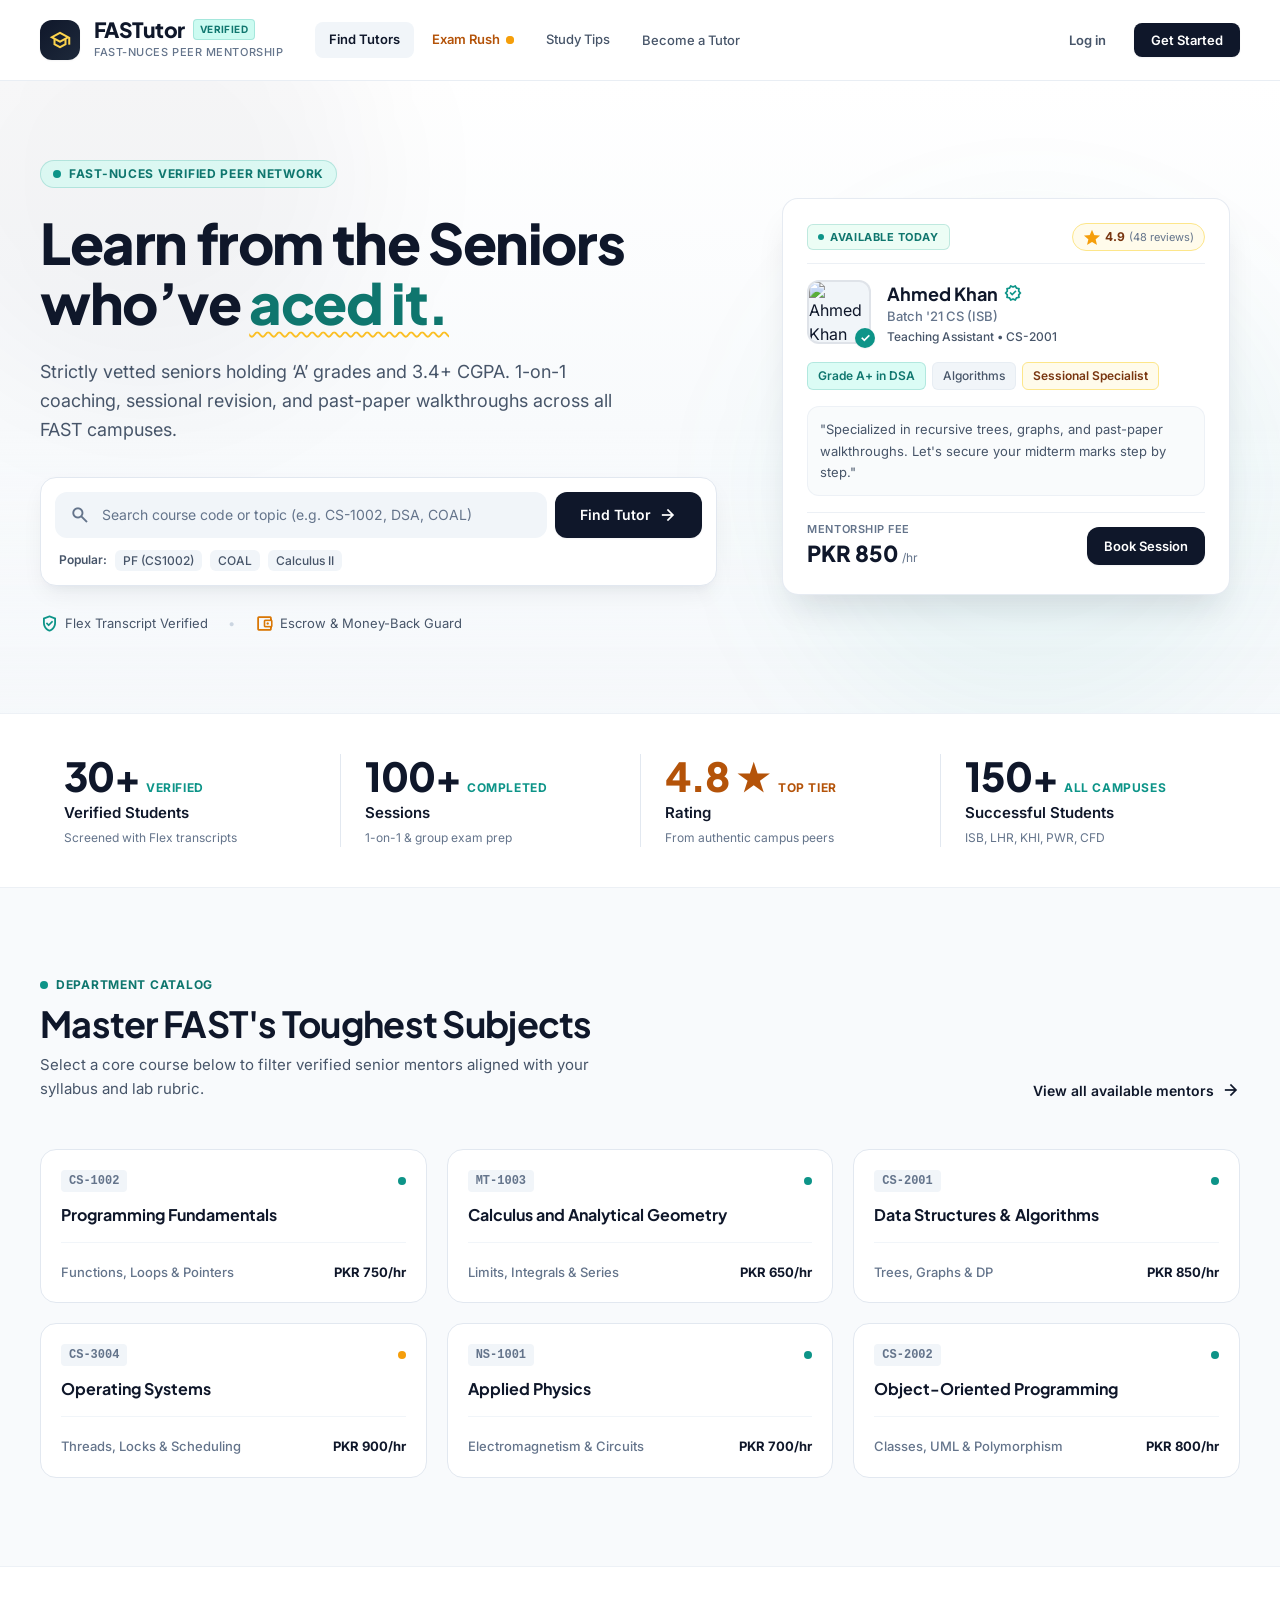
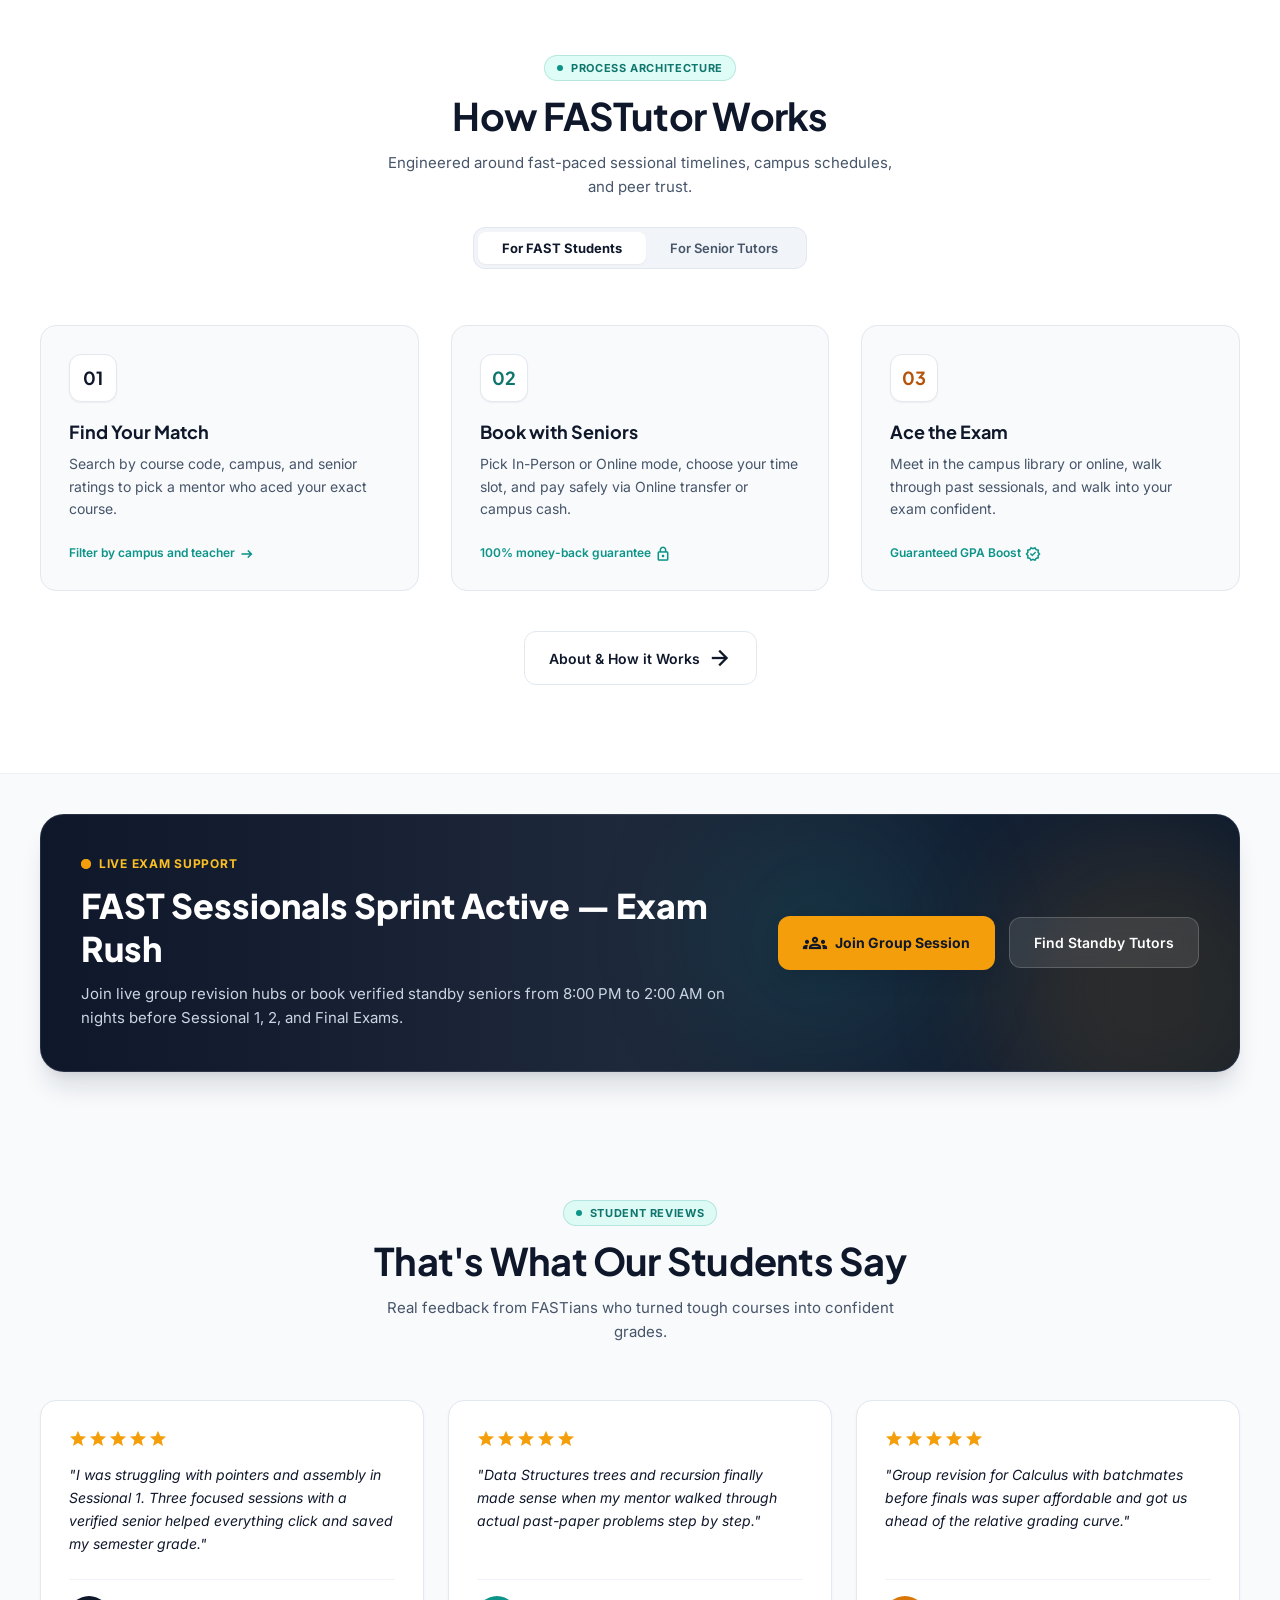
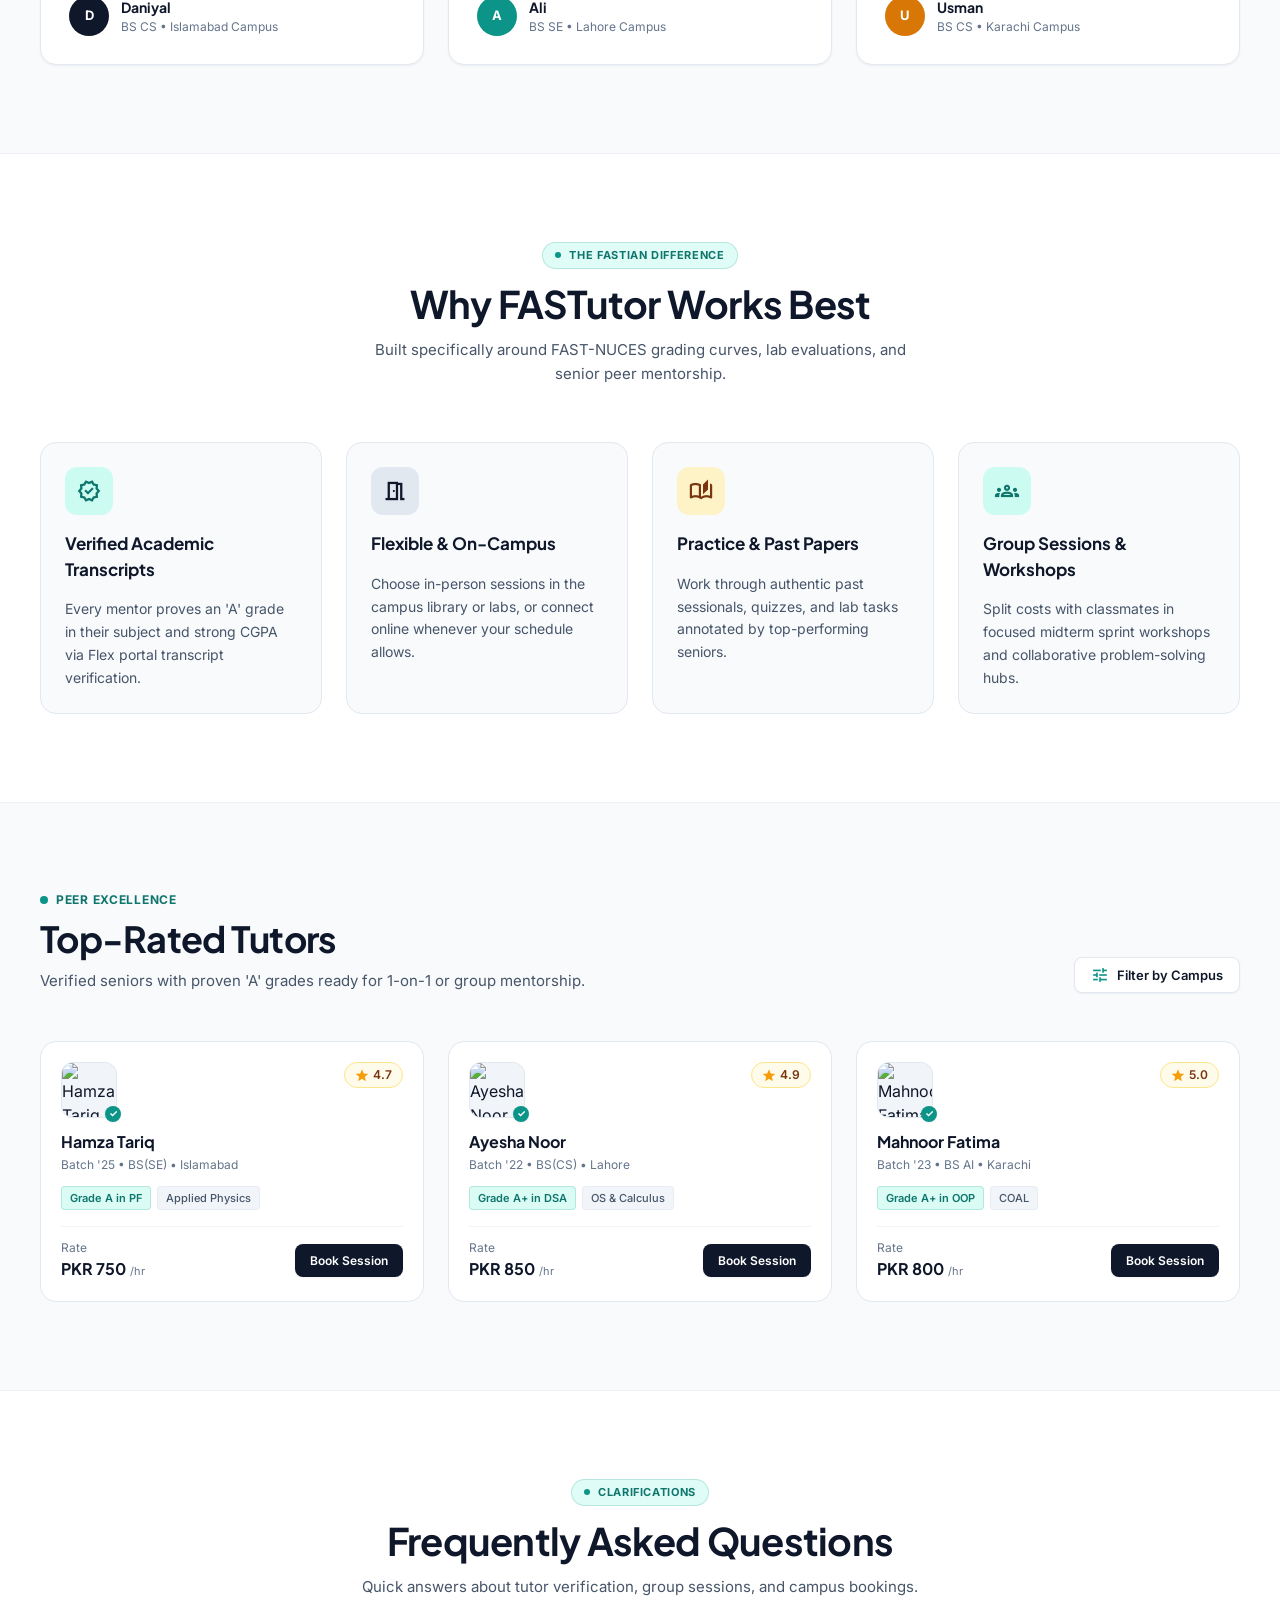
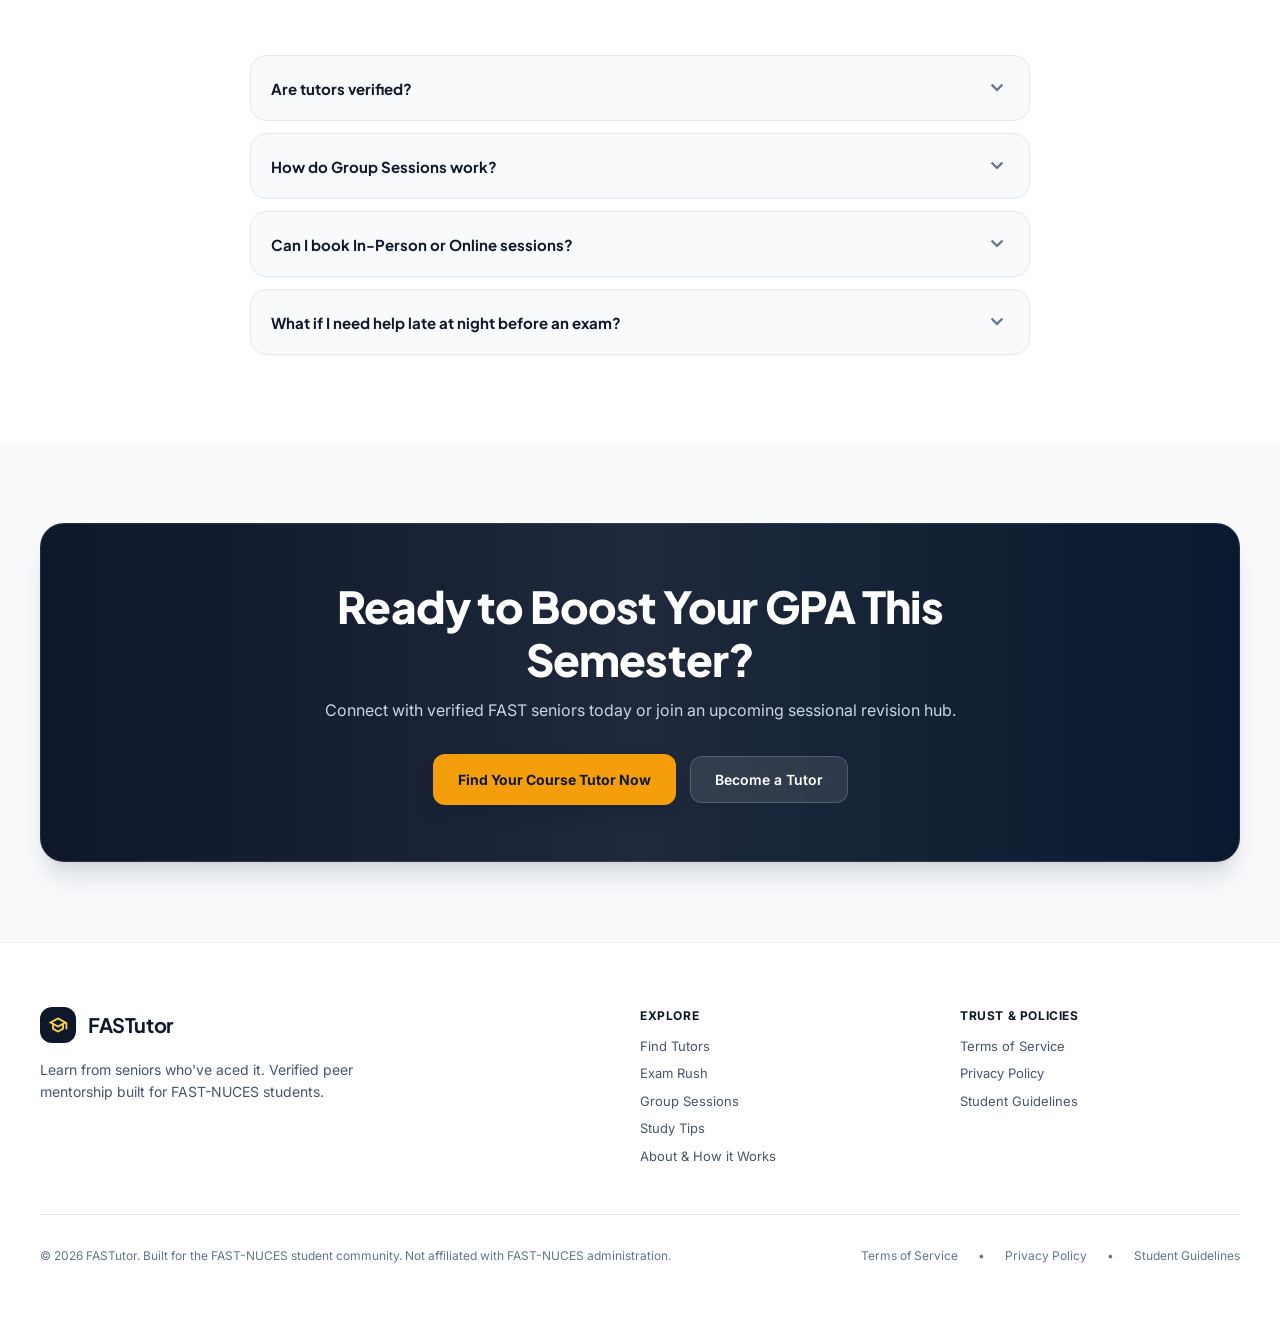
==== commit 71e39d74: "Add About & How iit Works Page according to Prototype feedback" ====
--- a/index.html
+++ b/index.html
@@ -458,6 +458,13 @@
             </div>
           </article>
         </div>
+
+        <div class="section-cta-row">
+          <a class="btn btn-secondary btn-lg" href="./pages/about.html">
+            <span>About &amp; How it Works</span>
+            <span class="material-symbols-outlined">arrow_forward</span>
+          </a>
+        </div>
       </div>
     </section>
 
@@ -971,6 +978,7 @@
             <li><a class="footer-link" href="#exam-rush">Exam Rush</a></li>
             <li><a class="footer-link" href="#exam-rush">Group Sessions</a></li>
             <li><a class="footer-link" href="./pages/study-tips.html">Study Tips</a></li>
+            <li><a class="footer-link" href="./pages/about.html">About &amp; How it Works</a></li>
           </ul>
         </div>
 
--- a/css/style.css
+++ b/css/style.css
@@ -3435,3 +3435,13 @@
     transition-duration: 0.01ms !important;
   }
 }
+
+/* ==========================================================================
+   Centered call-to-action row below a section's content
+   ========================================================================== */
+
+.section-cta-row {
+  display: flex;
+  justify-content: center;
+  margin-top: 2.5rem;
+}
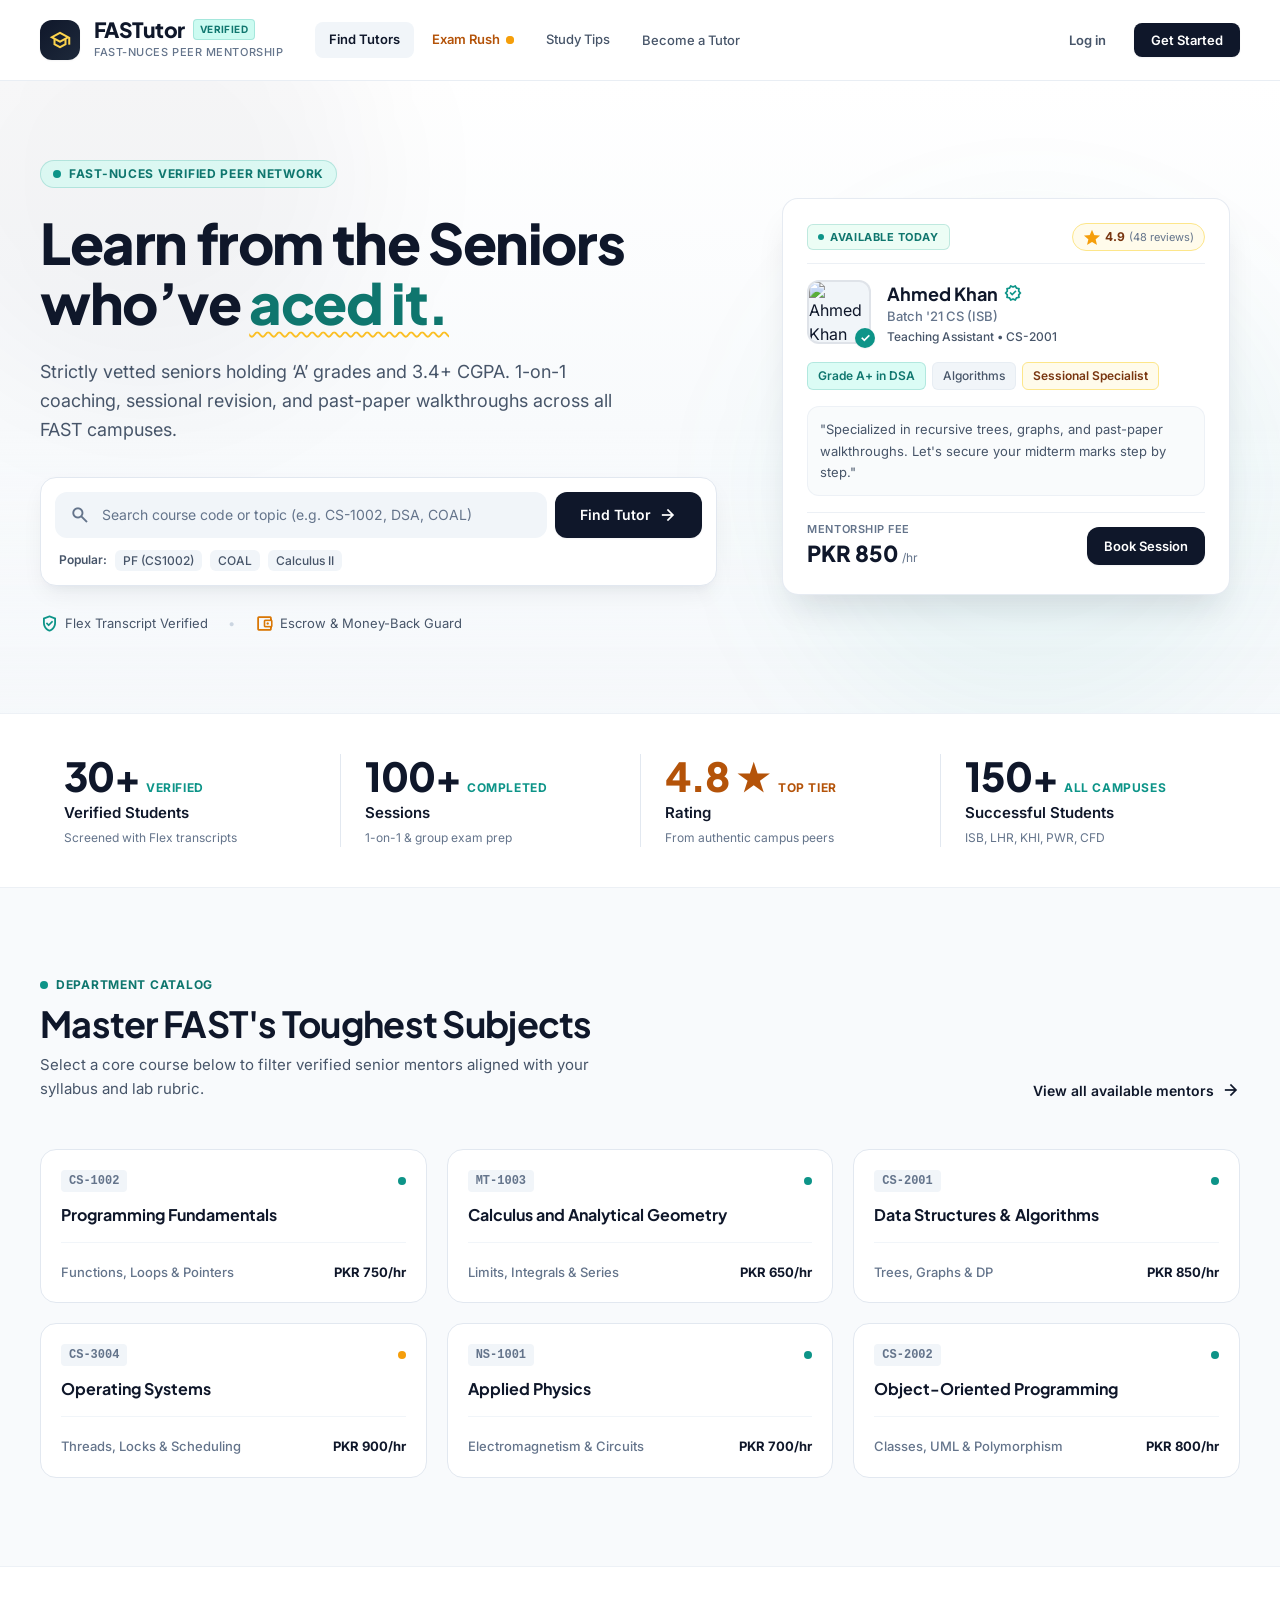
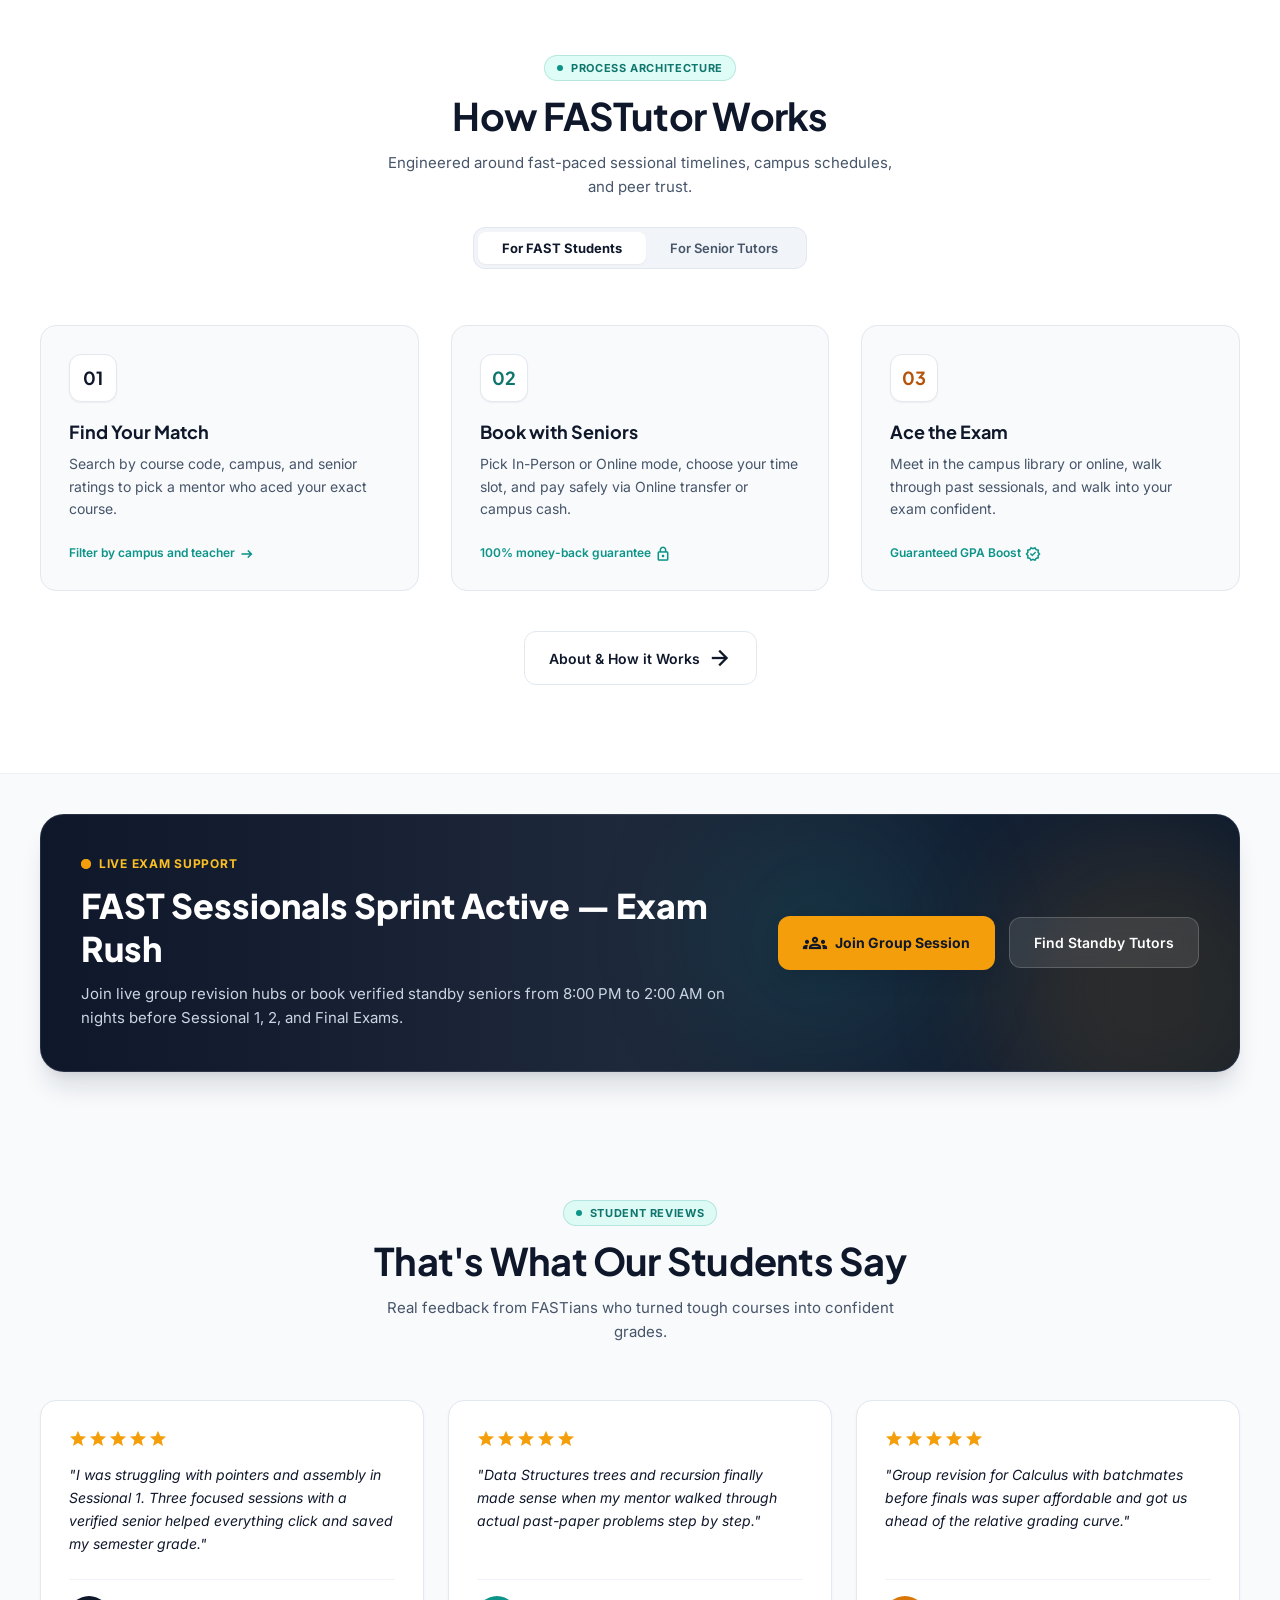
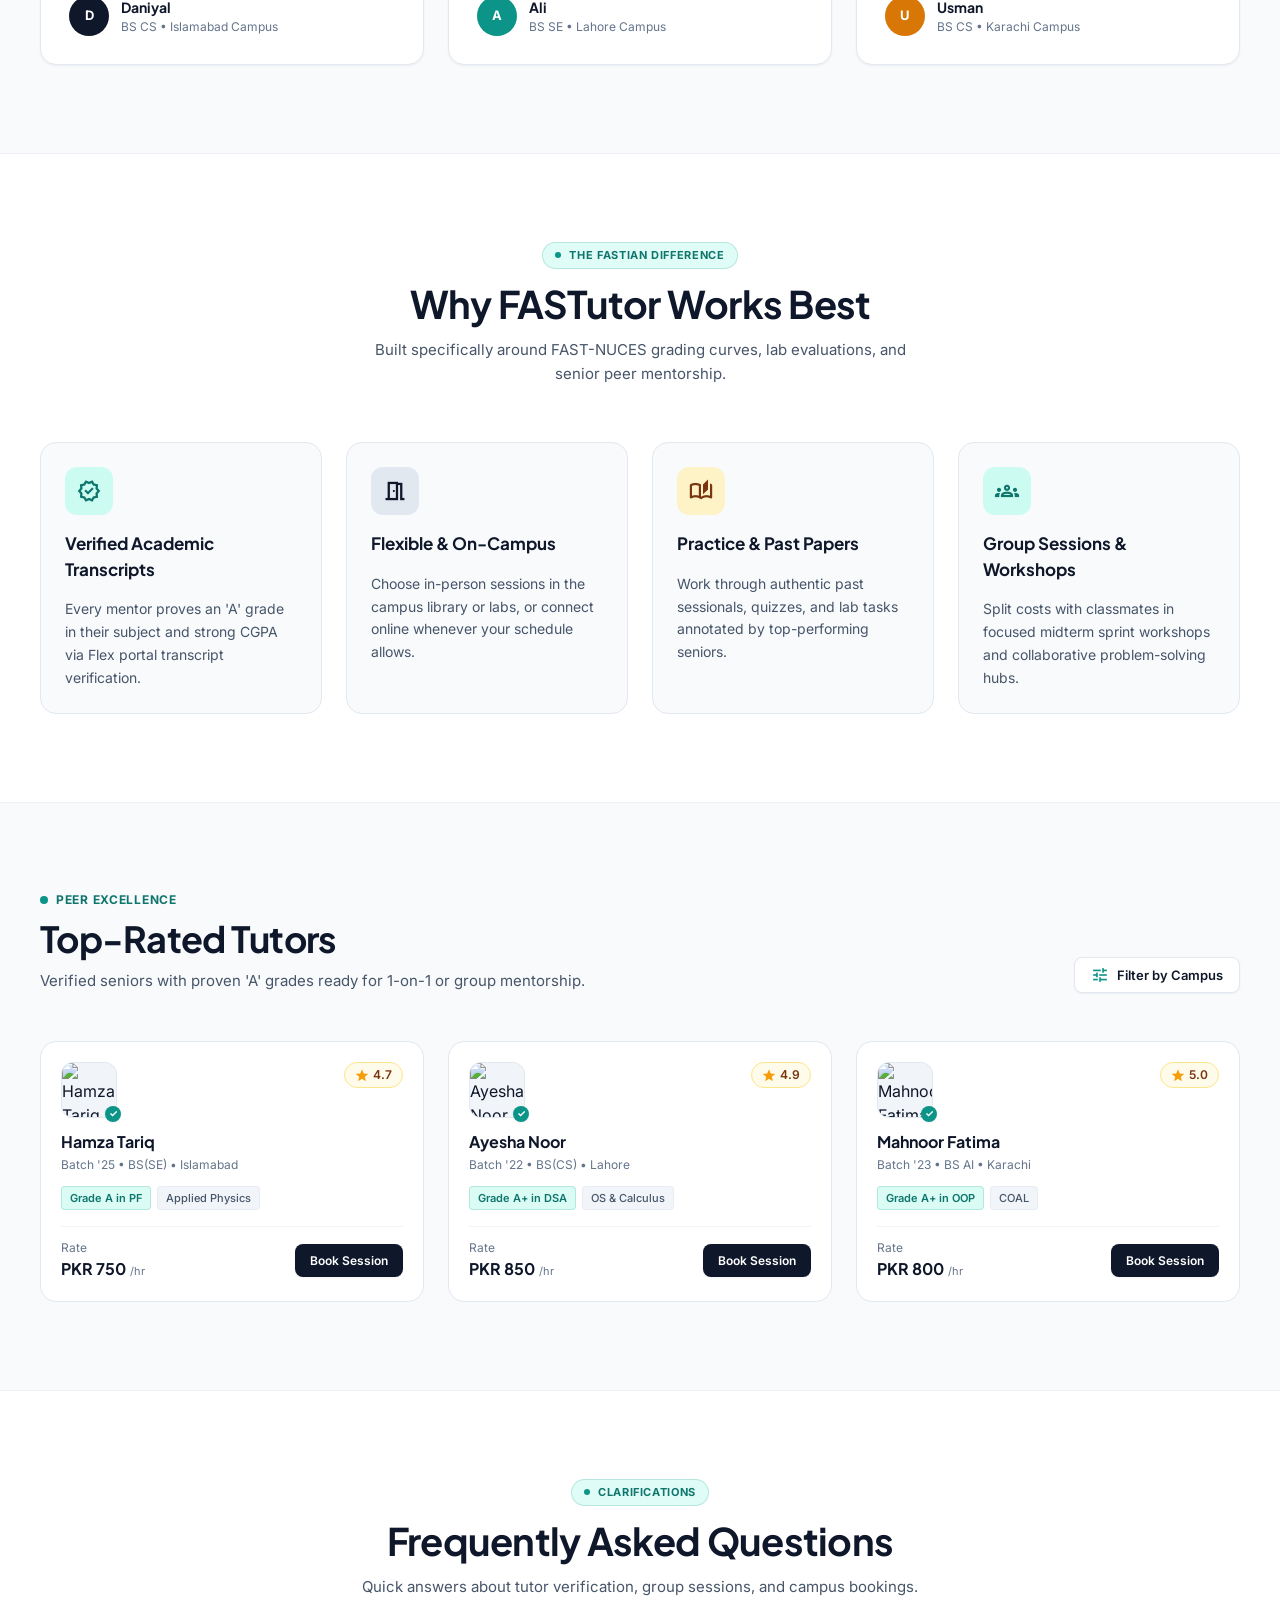
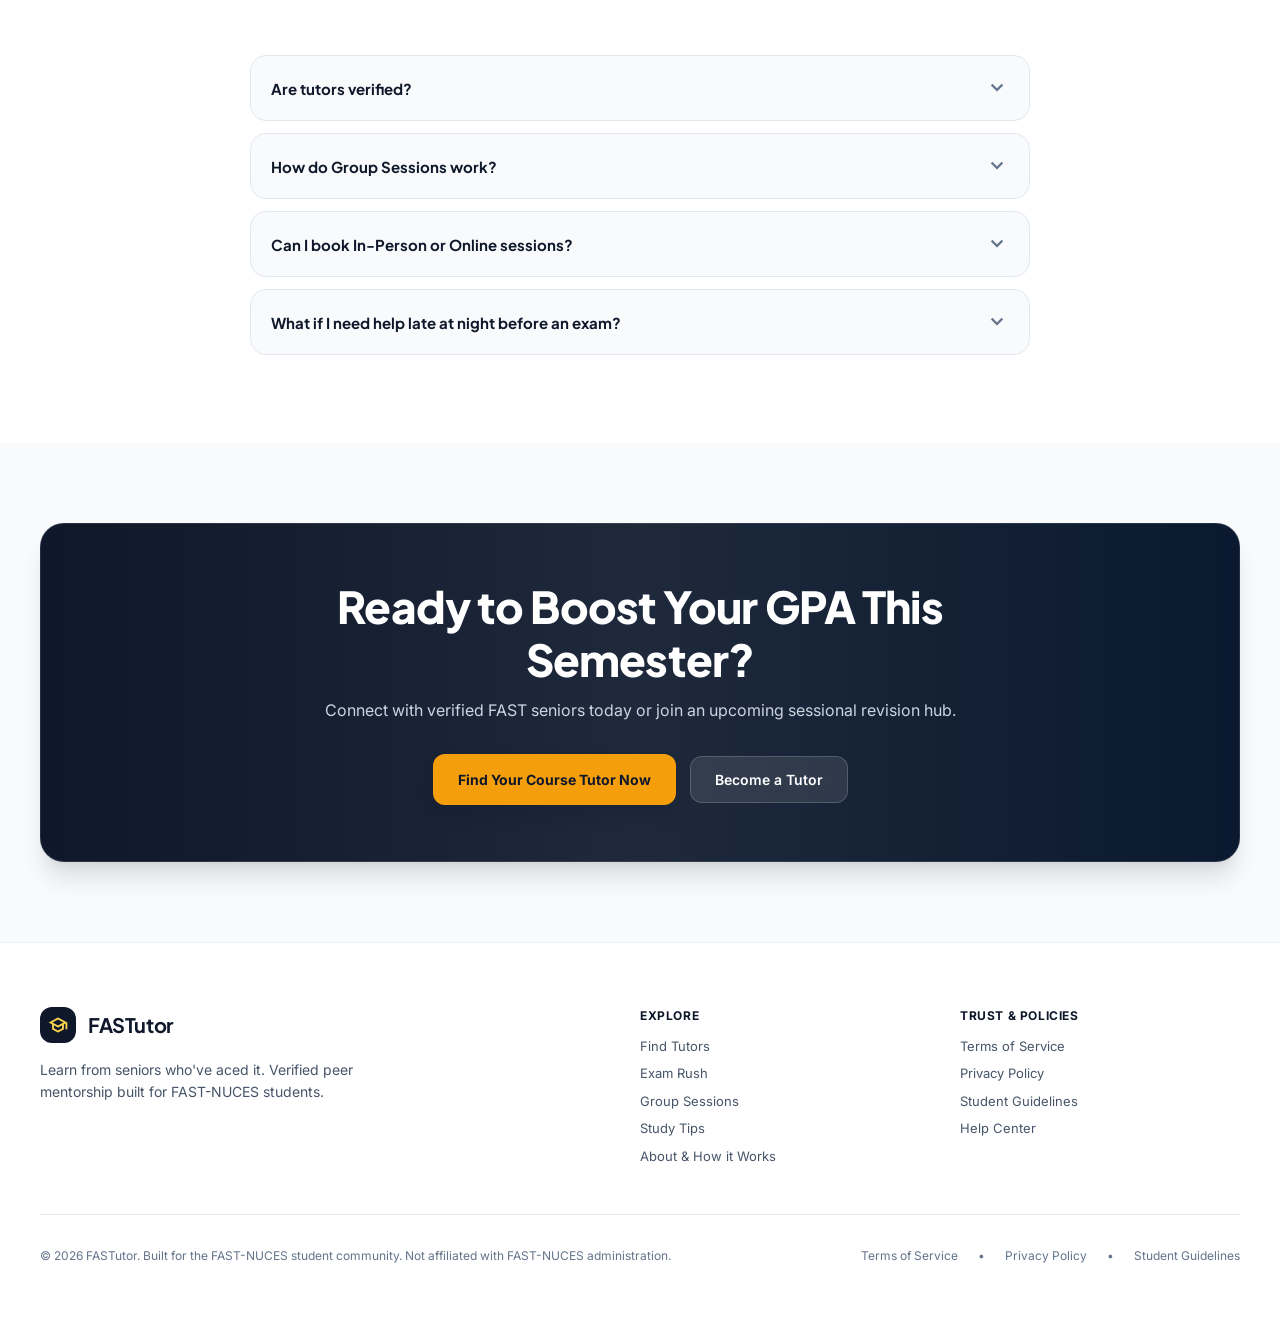
==== commit 4ae0e5d0: "Add Help Center page according to Feedback" ====
--- a/index.html
+++ b/index.html
@@ -989,6 +989,7 @@
             <li><a class="footer-link" href="./pages/terms.html">Terms of Service</a></li>
             <li><a class="footer-link" href="./pages/terms.html?tab=privacy">Privacy Policy</a></li>
             <li><a class="footer-link" href="./pages/terms.html?tab=community">Student Guidelines</a></li>
+            <li><a class="footer-link" href="./pages/help-center.html">Help Center</a></li>
           </ul>
         </div>
       </div>
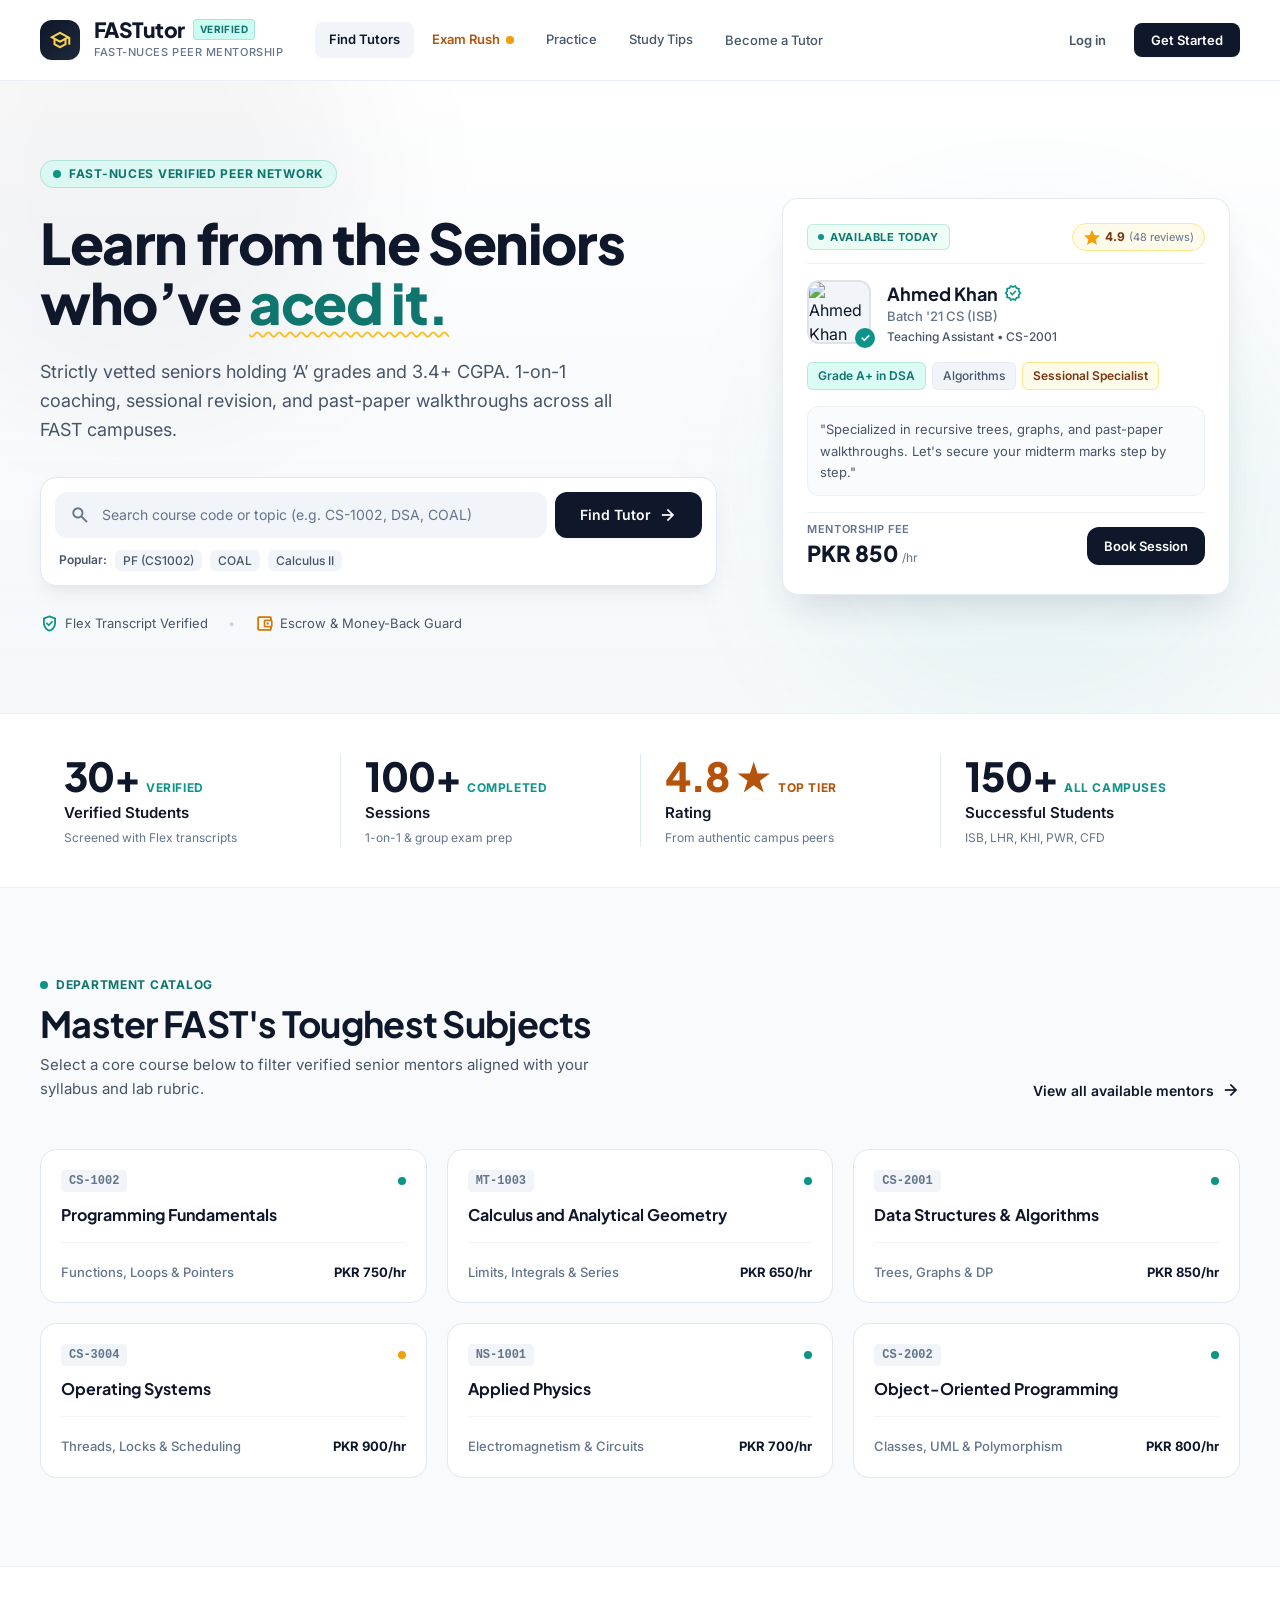
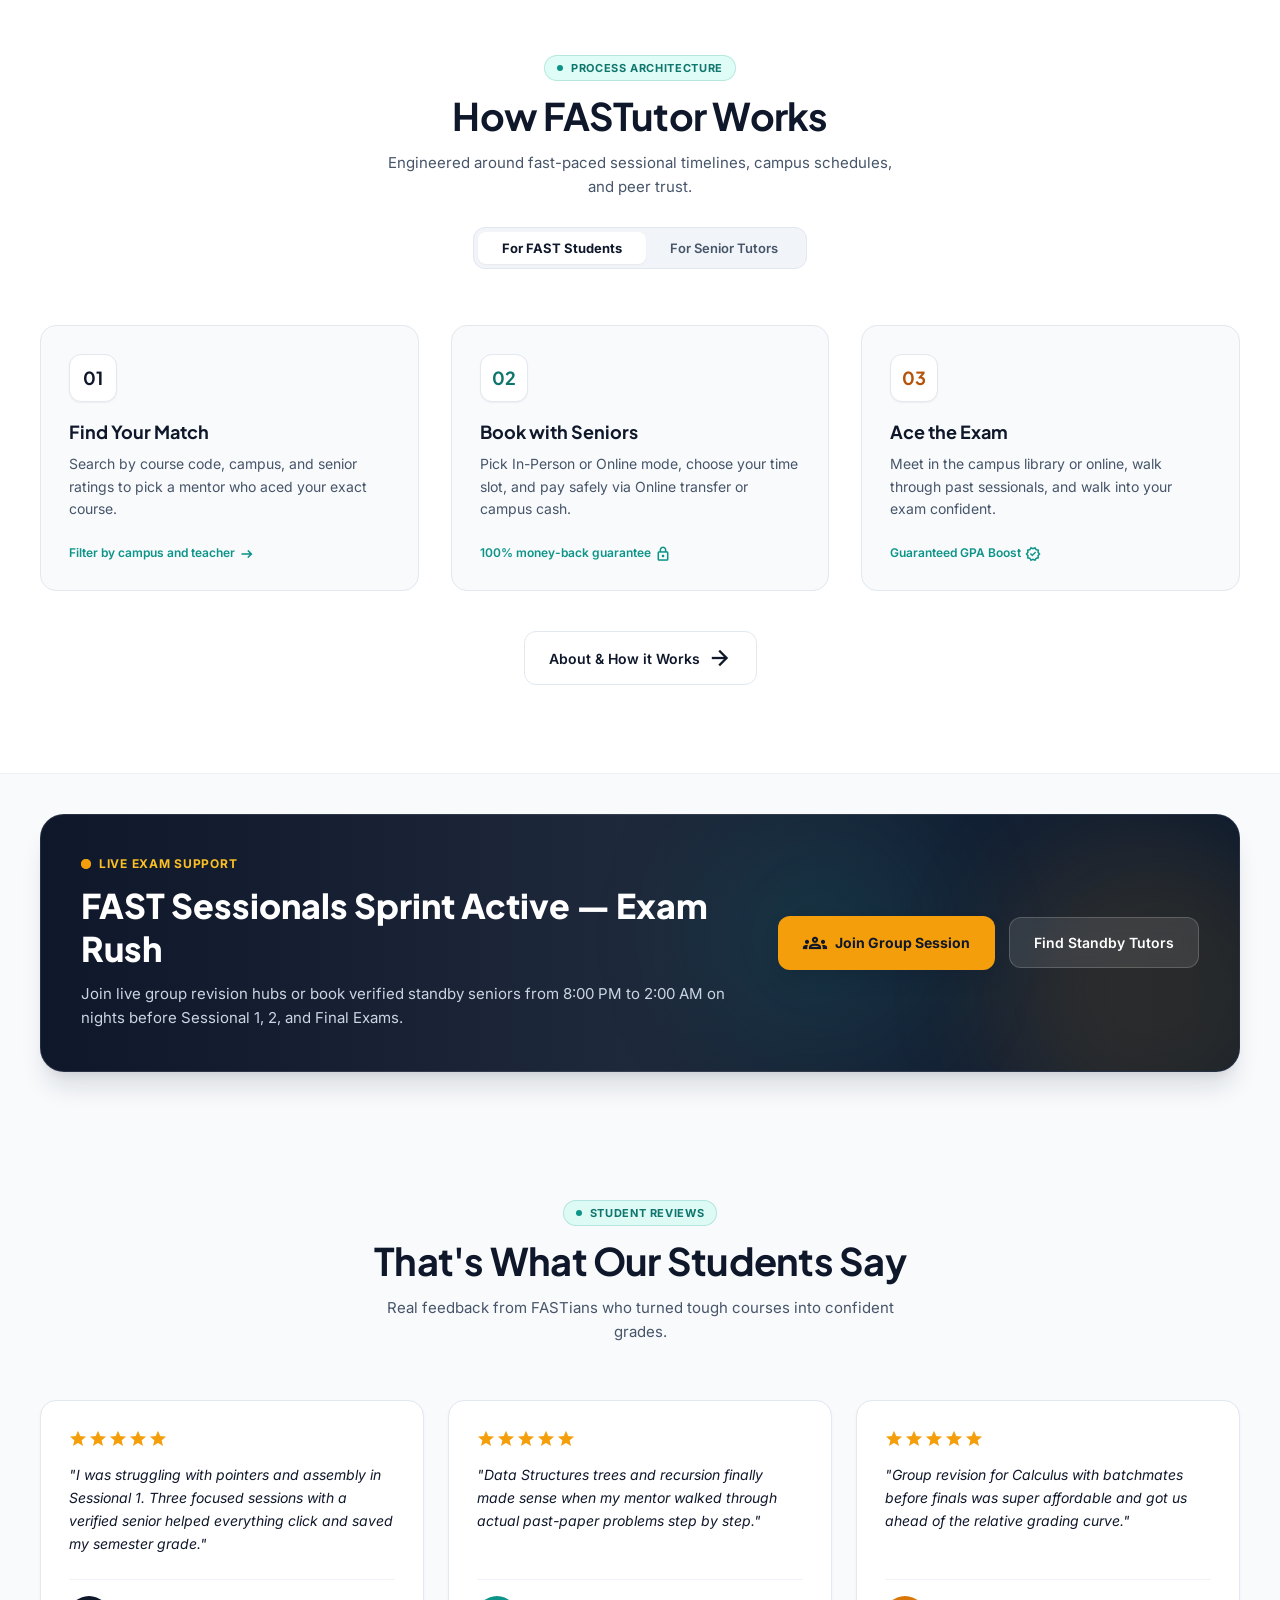
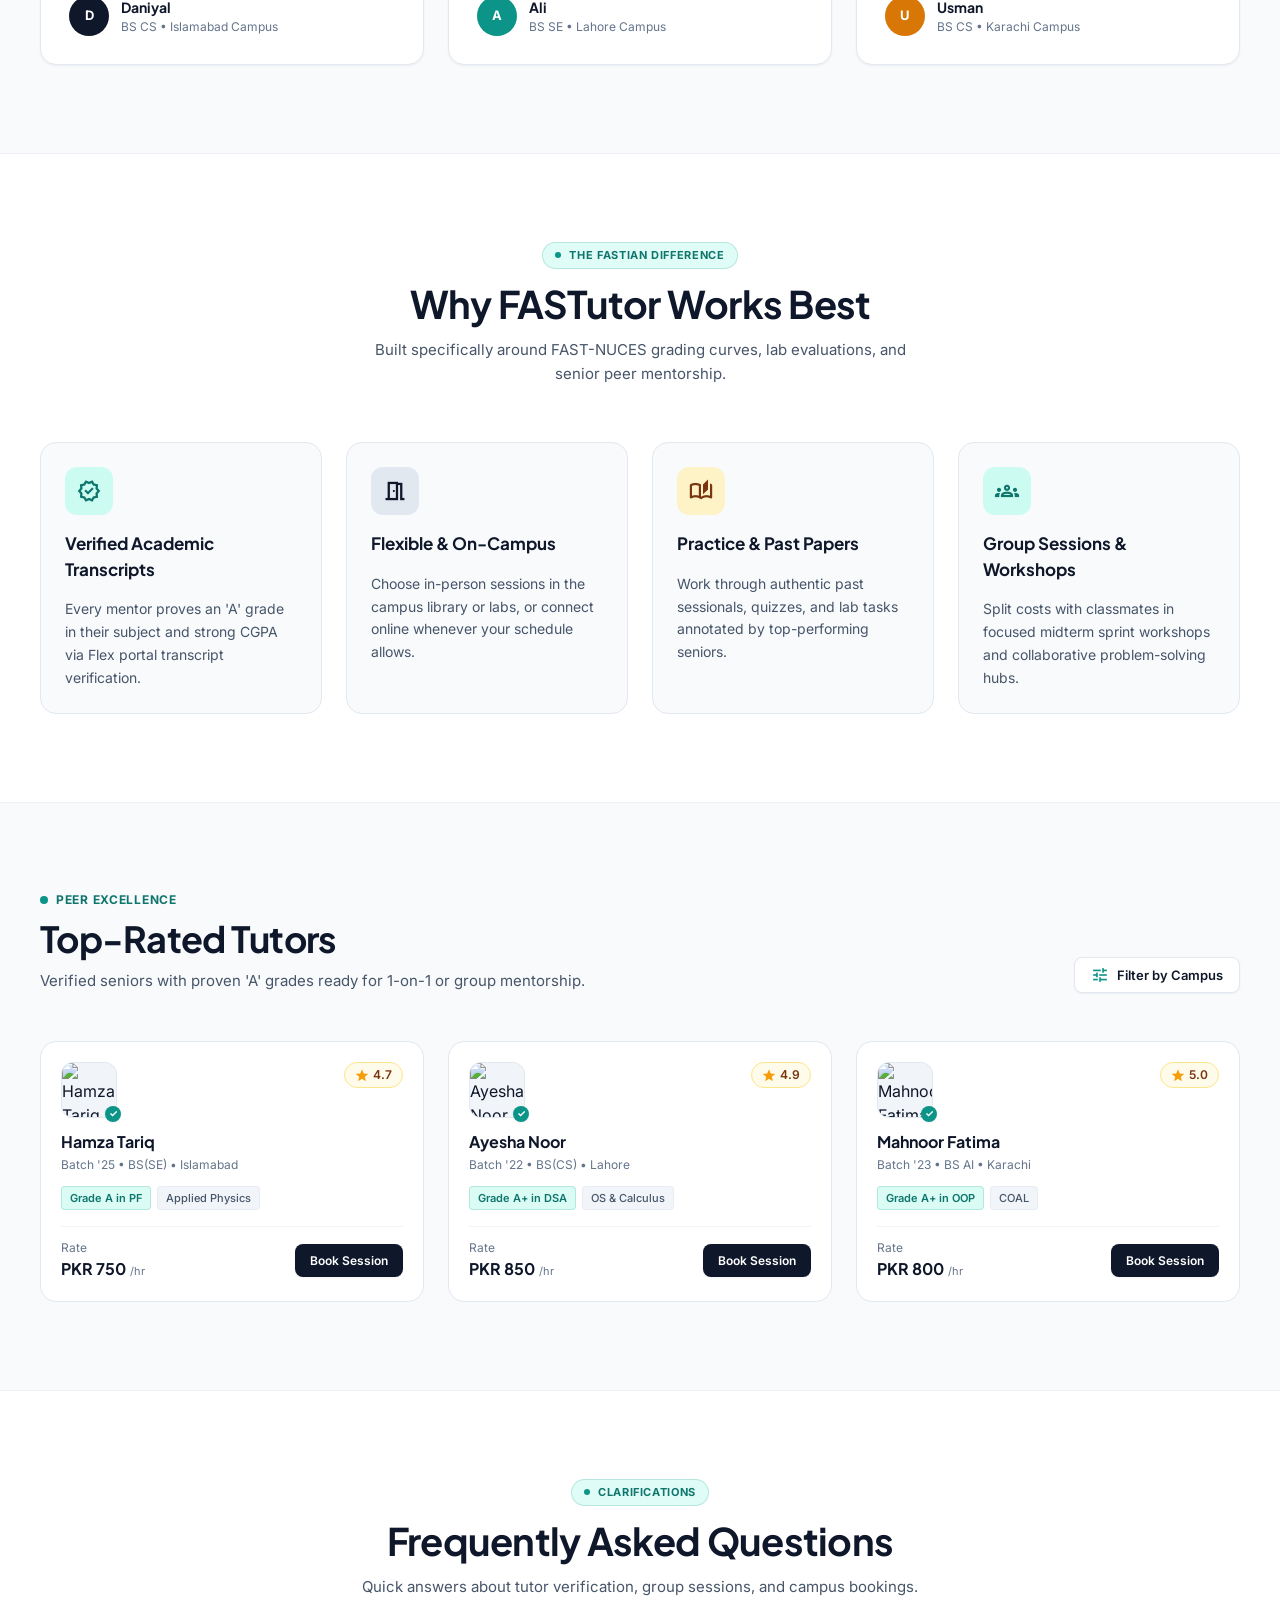
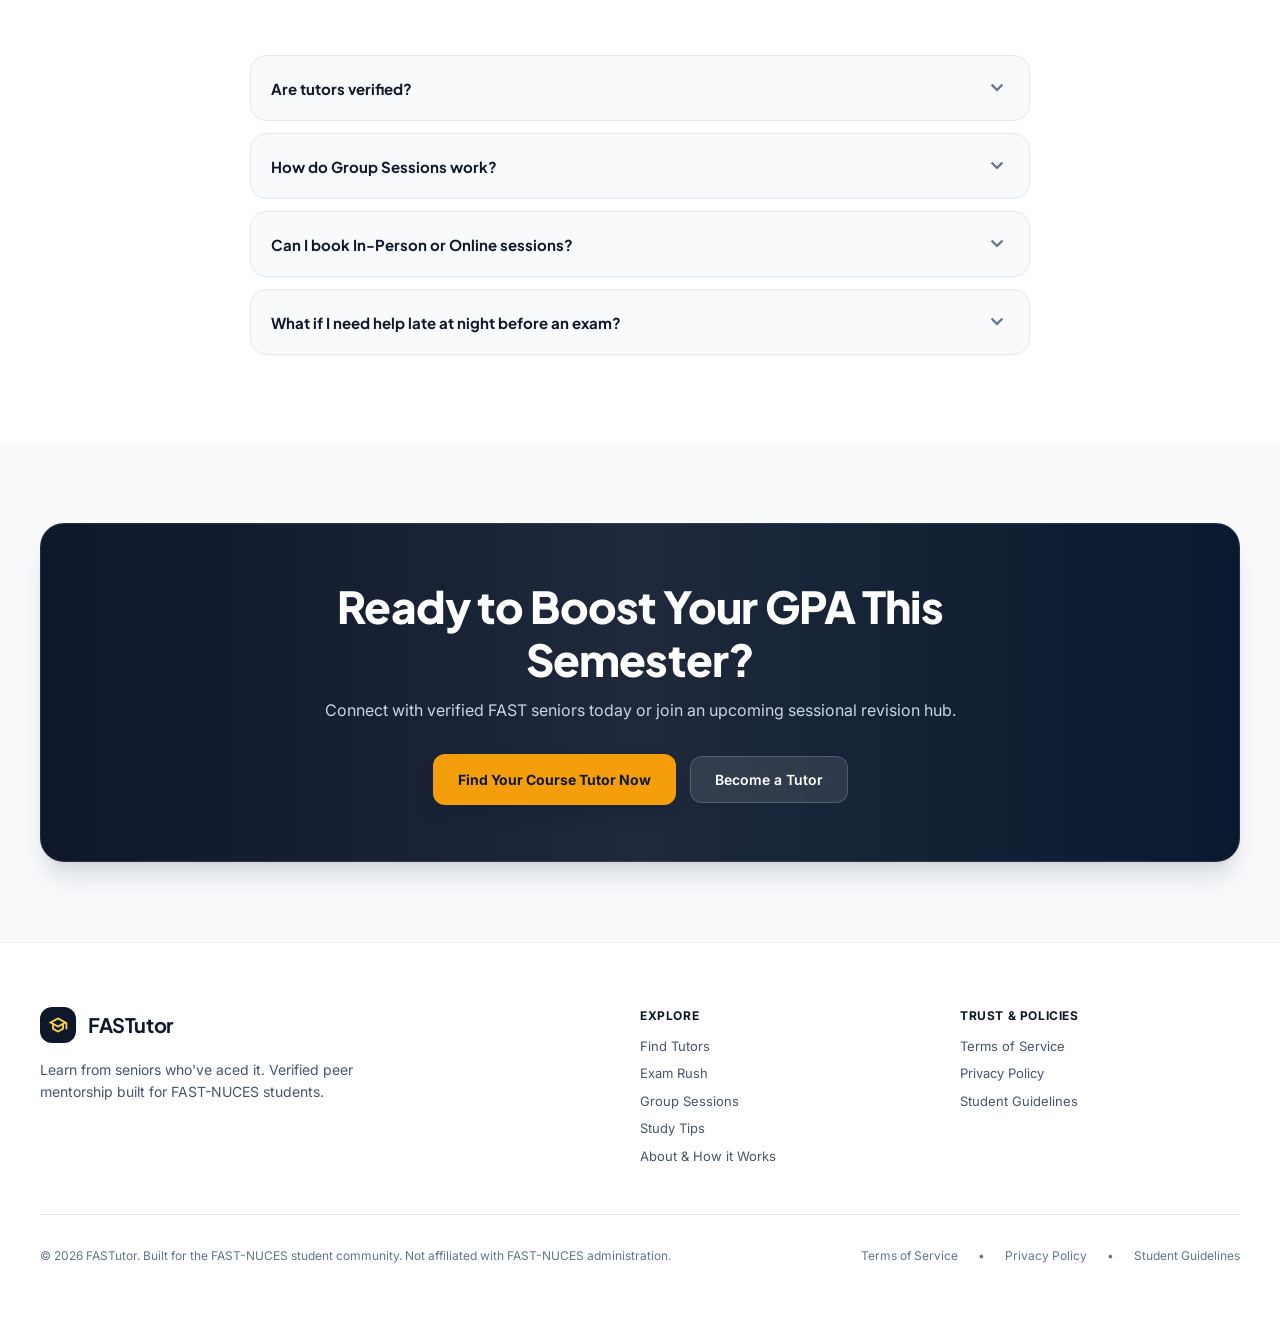
==== commit 46ffd240: "creating pages" ====
--- a/index.html
+++ b/index.html
@@ -36,13 +36,14 @@
 
         <nav class="main-nav" aria-label="Primary Navigation">
           <a aria-current="page" class="nav-link is-active" data-nav="find-tutors" href="#best-tutors">Find Tutors</a>
-          <a class="nav-link nav-link--rush" data-nav="exam-rush" href="#exam-rush">
+          <a class="nav-link nav-link--rush" data-nav="exam-rush" href="./pages/exam-rush.html">
             <span>Exam Rush</span>
             <span class="ping-indicator" aria-hidden="true">
               <span class="ping-ring"></span>
               <span class="ping-dot"></span>
             </span>
           </a>
+          <a class="nav-link" href="./pages/mock-exams.html">Practice</a>
           <a class="nav-link" href="./pages/study-tips.html">Study Tips</a>
           <button class="nav-link nav-link--btn" data-open-apply type="button">Become a Tutor</button>
         </nav>
@@ -68,13 +69,14 @@
     <div class="mobile-nav-drawer" id="mobile-nav-drawer" hidden>
       <div class="container mobile-nav-inner">
         <a class="mobile-nav-link is-active" data-nav="find-tutors" href="#best-tutors">Find Tutors</a>
-        <a class="mobile-nav-link mobile-nav-link--rush" data-nav="exam-rush" href="#exam-rush">
+        <a class="mobile-nav-link mobile-nav-link--rush" data-nav="exam-rush" href="./pages/exam-rush.html">
           <span>Exam Rush</span>
           <span class="ping-indicator" aria-hidden="true">
             <span class="ping-ring"></span>
             <span class="ping-dot"></span>
           </span>
         </a>
+        <a class="mobile-nav-link" href="./pages/mock-exams.html">Practice</a>
         <a class="mobile-nav-link" href="./pages/study-tips.html">Study Tips</a>
         <button class="mobile-nav-link mobile-nav-link--btn" data-open-apply type="button">Become a Tutor</button>
         <div class="mobile-nav-actions">
@@ -989,7 +991,6 @@
             <li><a class="footer-link" href="./pages/terms.html">Terms of Service</a></li>
             <li><a class="footer-link" href="./pages/terms.html?tab=privacy">Privacy Policy</a></li>
             <li><a class="footer-link" href="./pages/terms.html?tab=community">Student Guidelines</a></li>
-            <li><a class="footer-link" href="./pages/help-center.html">Help Center</a></li>
           </ul>
         </div>
       </div>
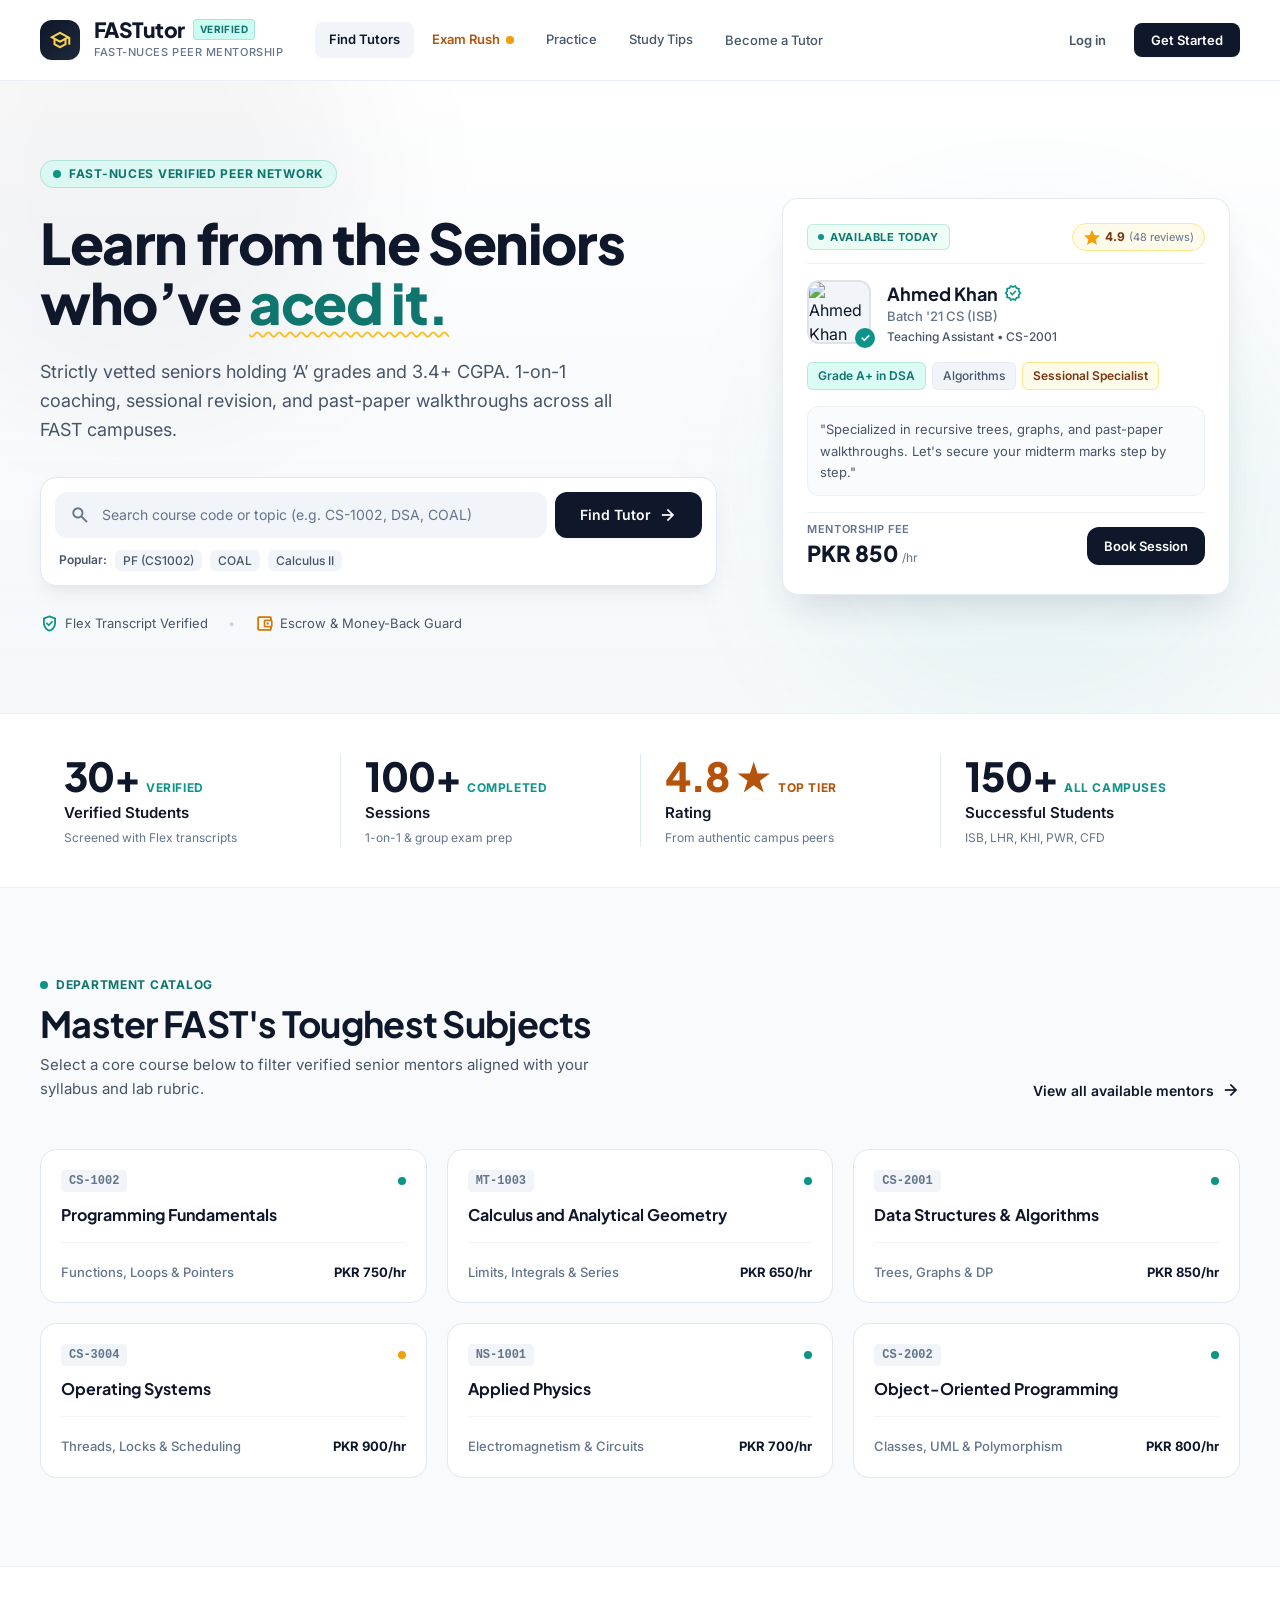
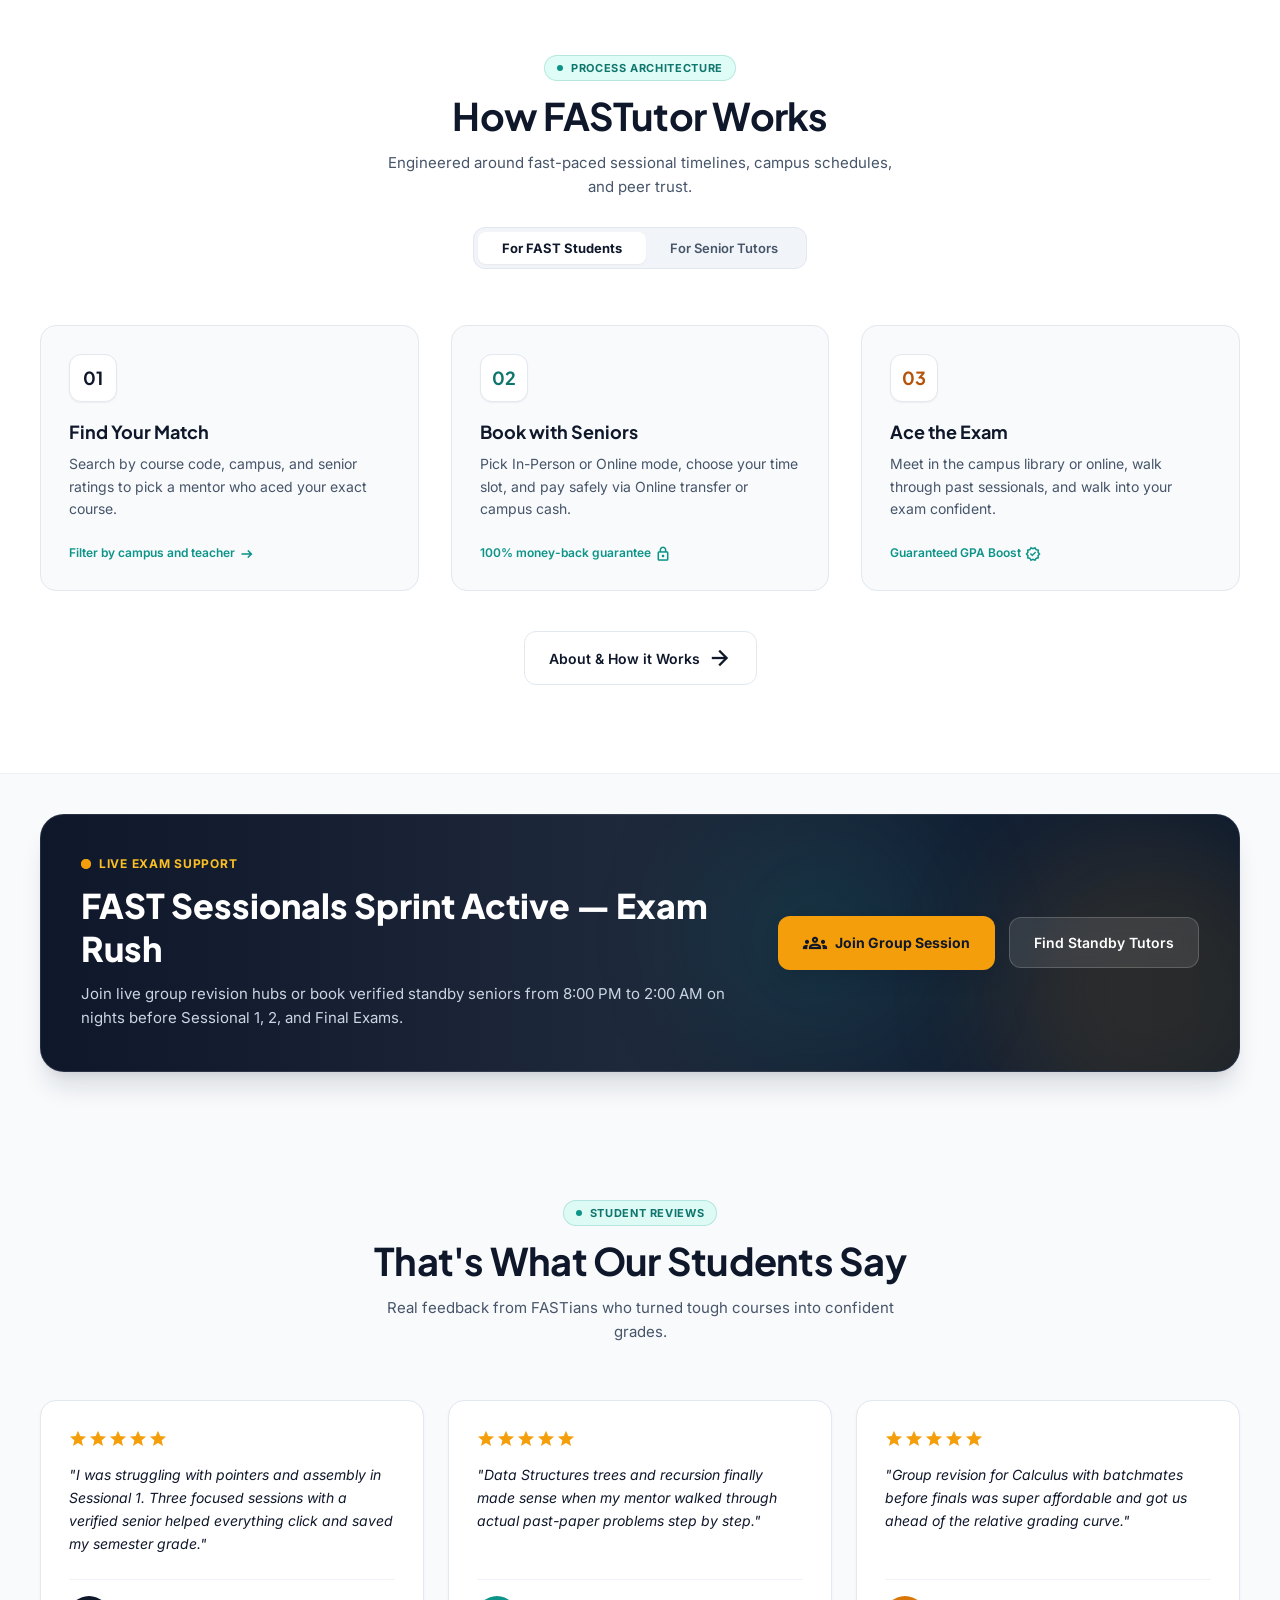
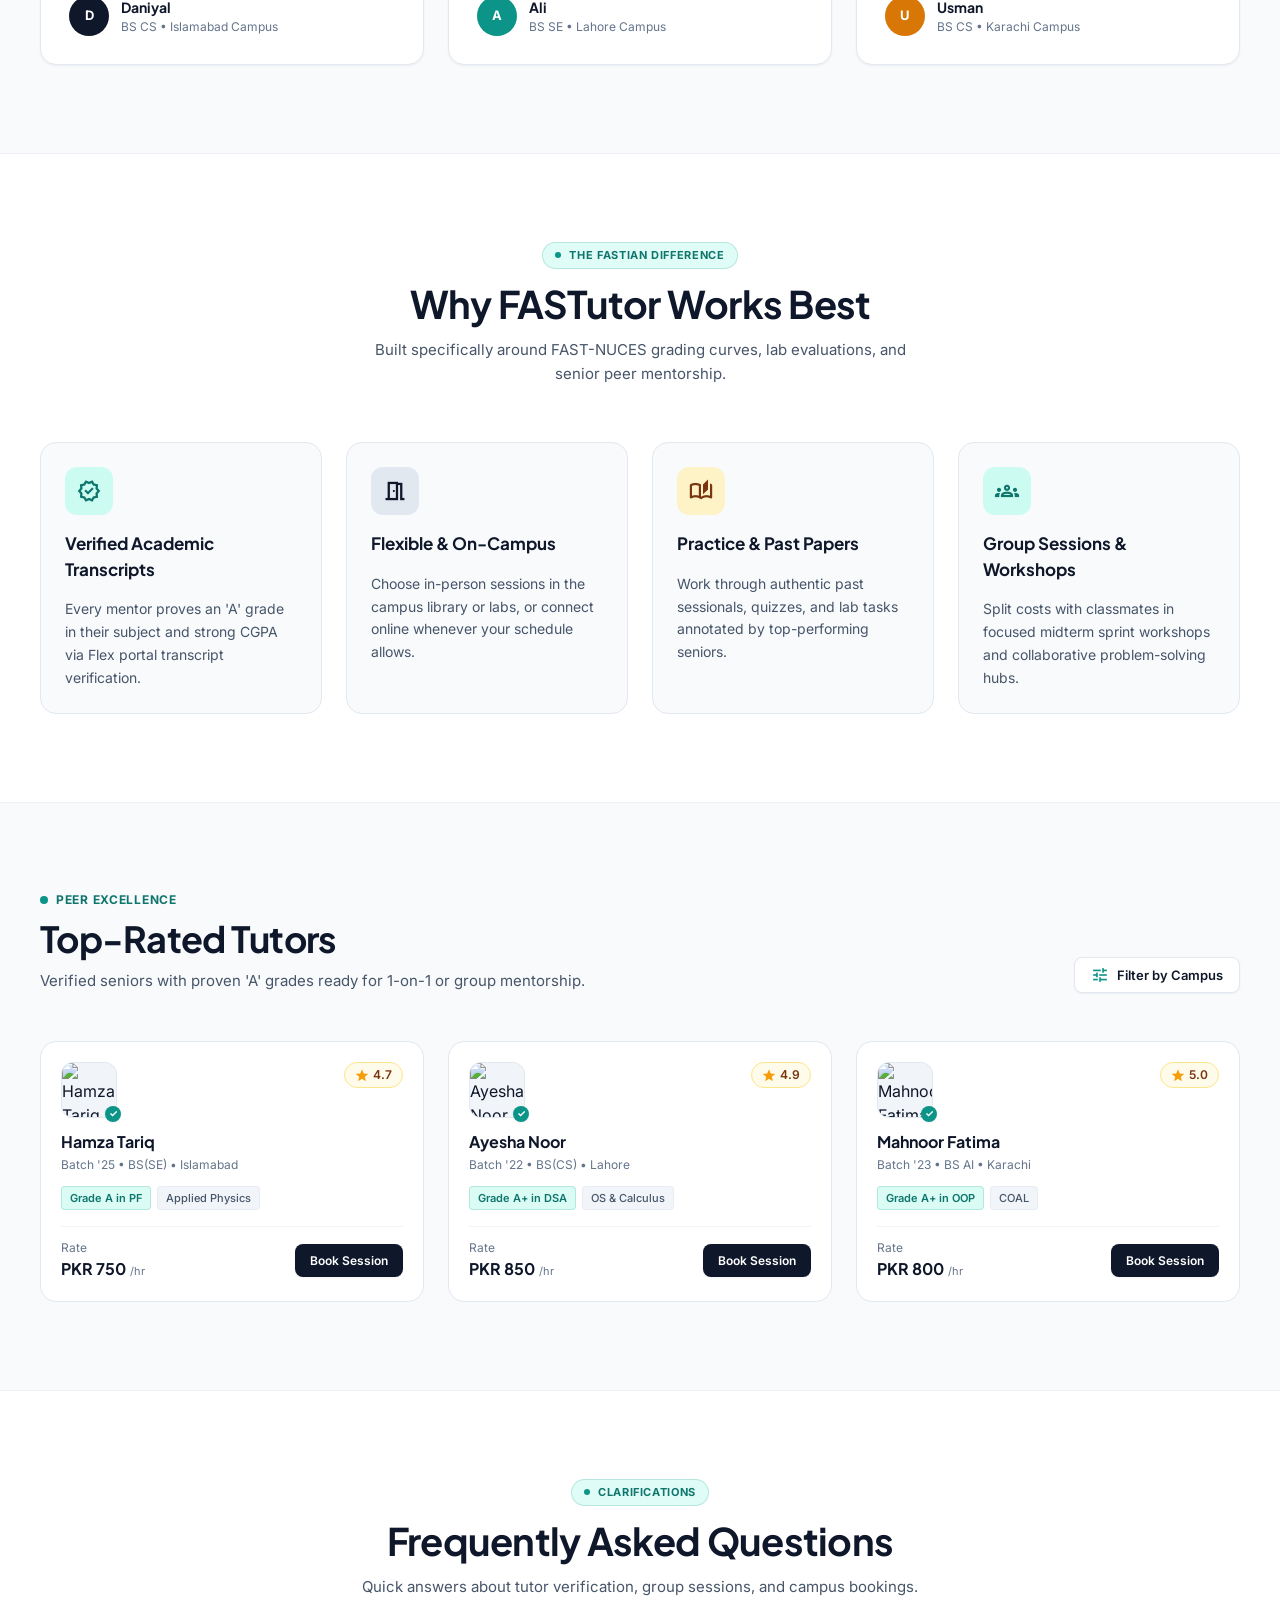
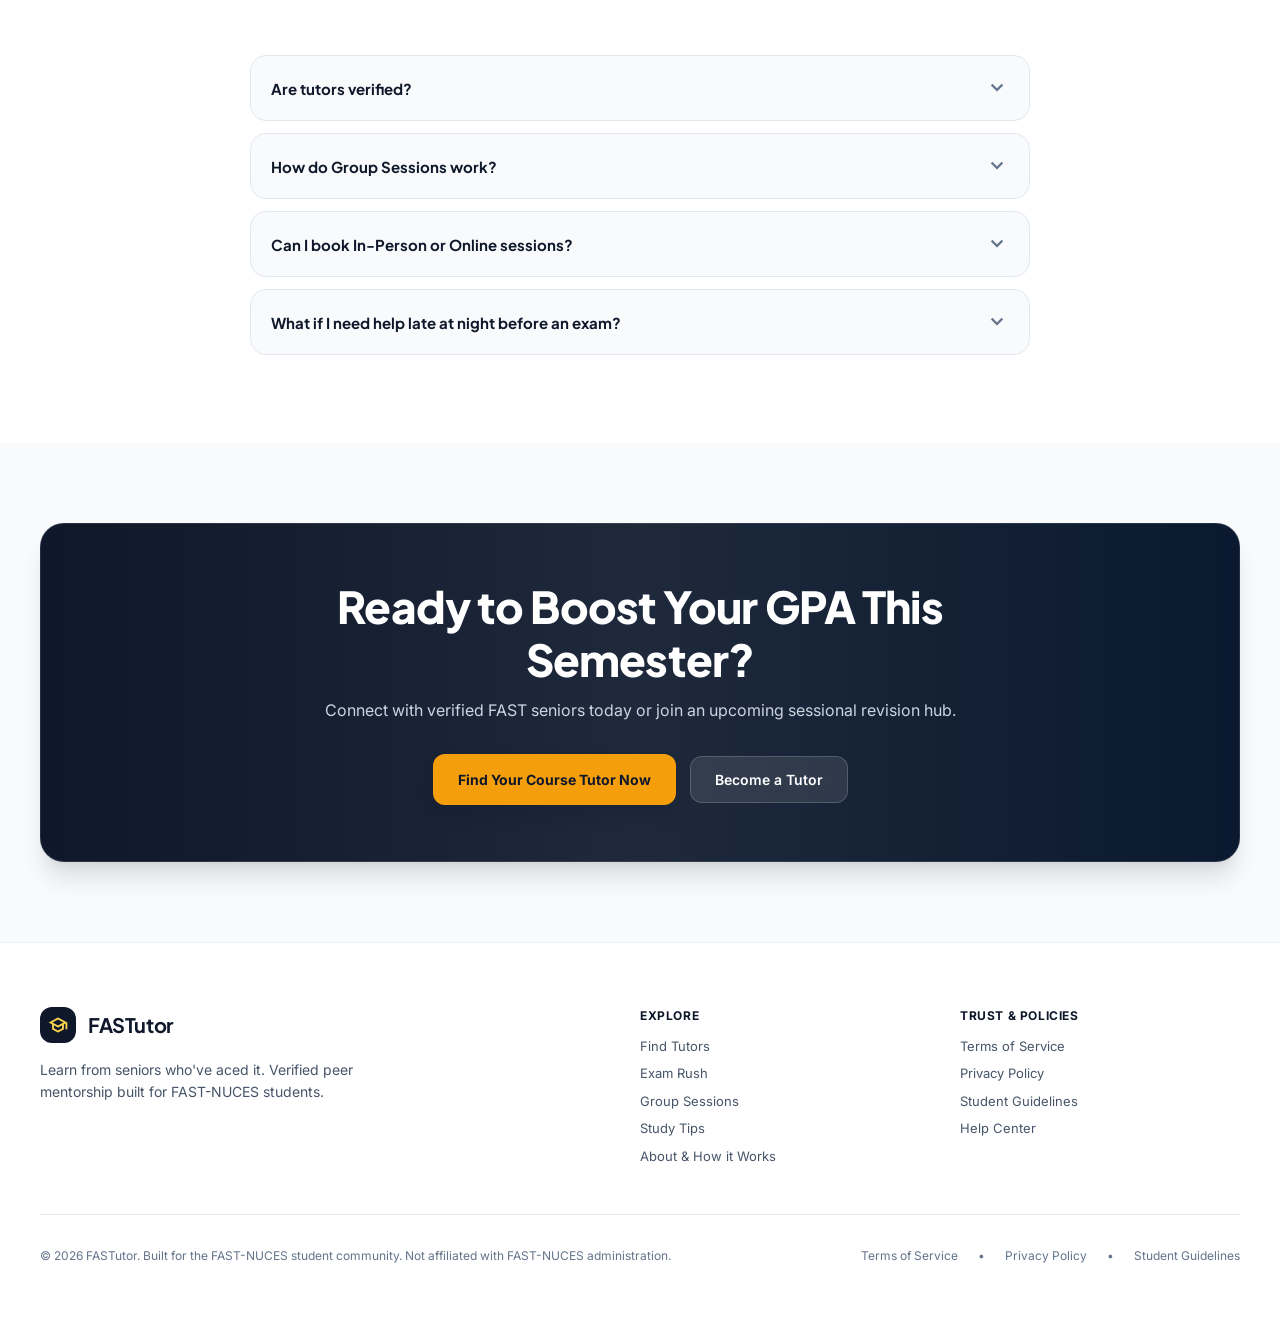
==== commit 01bd71c9: "Merge 46ffd2408583dd3a1ea44772231beb03dca3de21 into 70e1677e6a72295c70524126658f46c26a6a84ee" ====
--- a/index.html
+++ b/index.html
@@ -991,6 +991,7 @@
             <li><a class="footer-link" href="./pages/terms.html">Terms of Service</a></li>
             <li><a class="footer-link" href="./pages/terms.html?tab=privacy">Privacy Policy</a></li>
             <li><a class="footer-link" href="./pages/terms.html?tab=community">Student Guidelines</a></li>
+            <li><a class="footer-link" href="./pages/help-center.html">Help Center</a></li>
           </ul>
         </div>
       </div>
